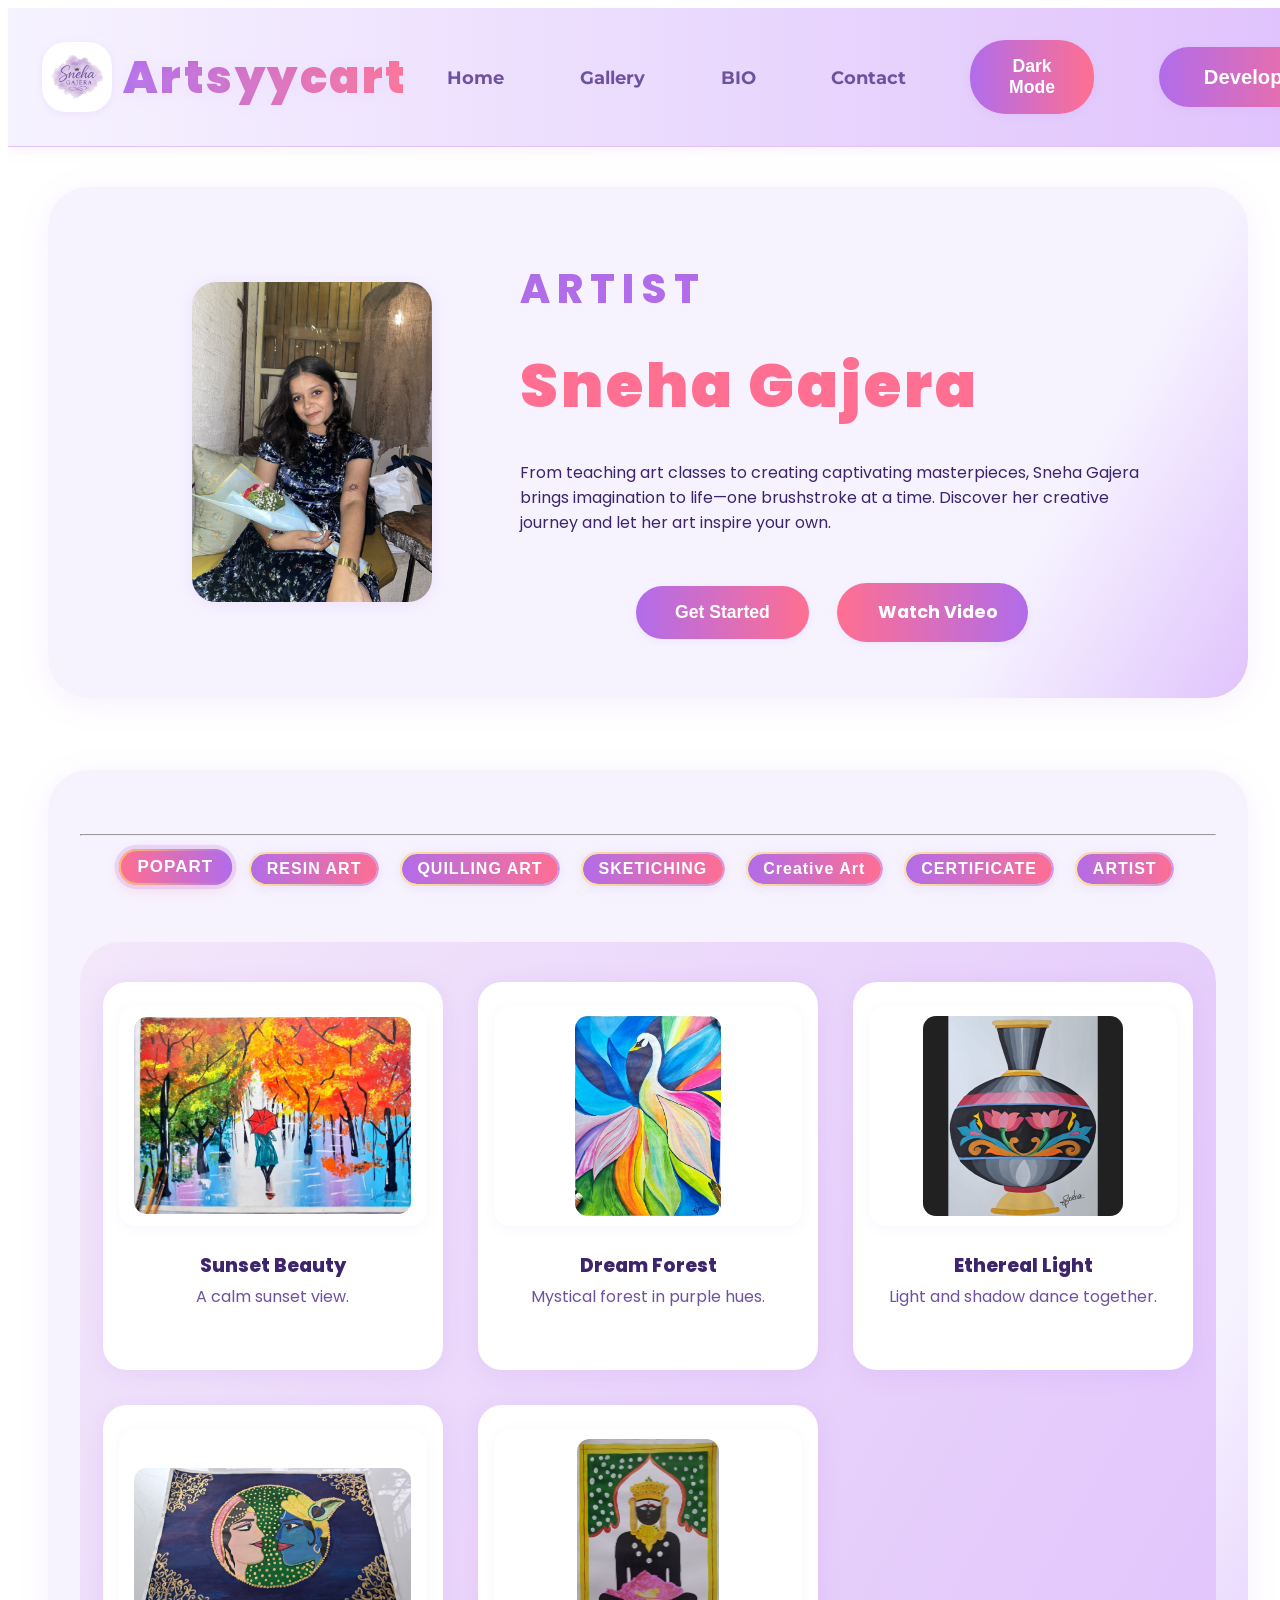
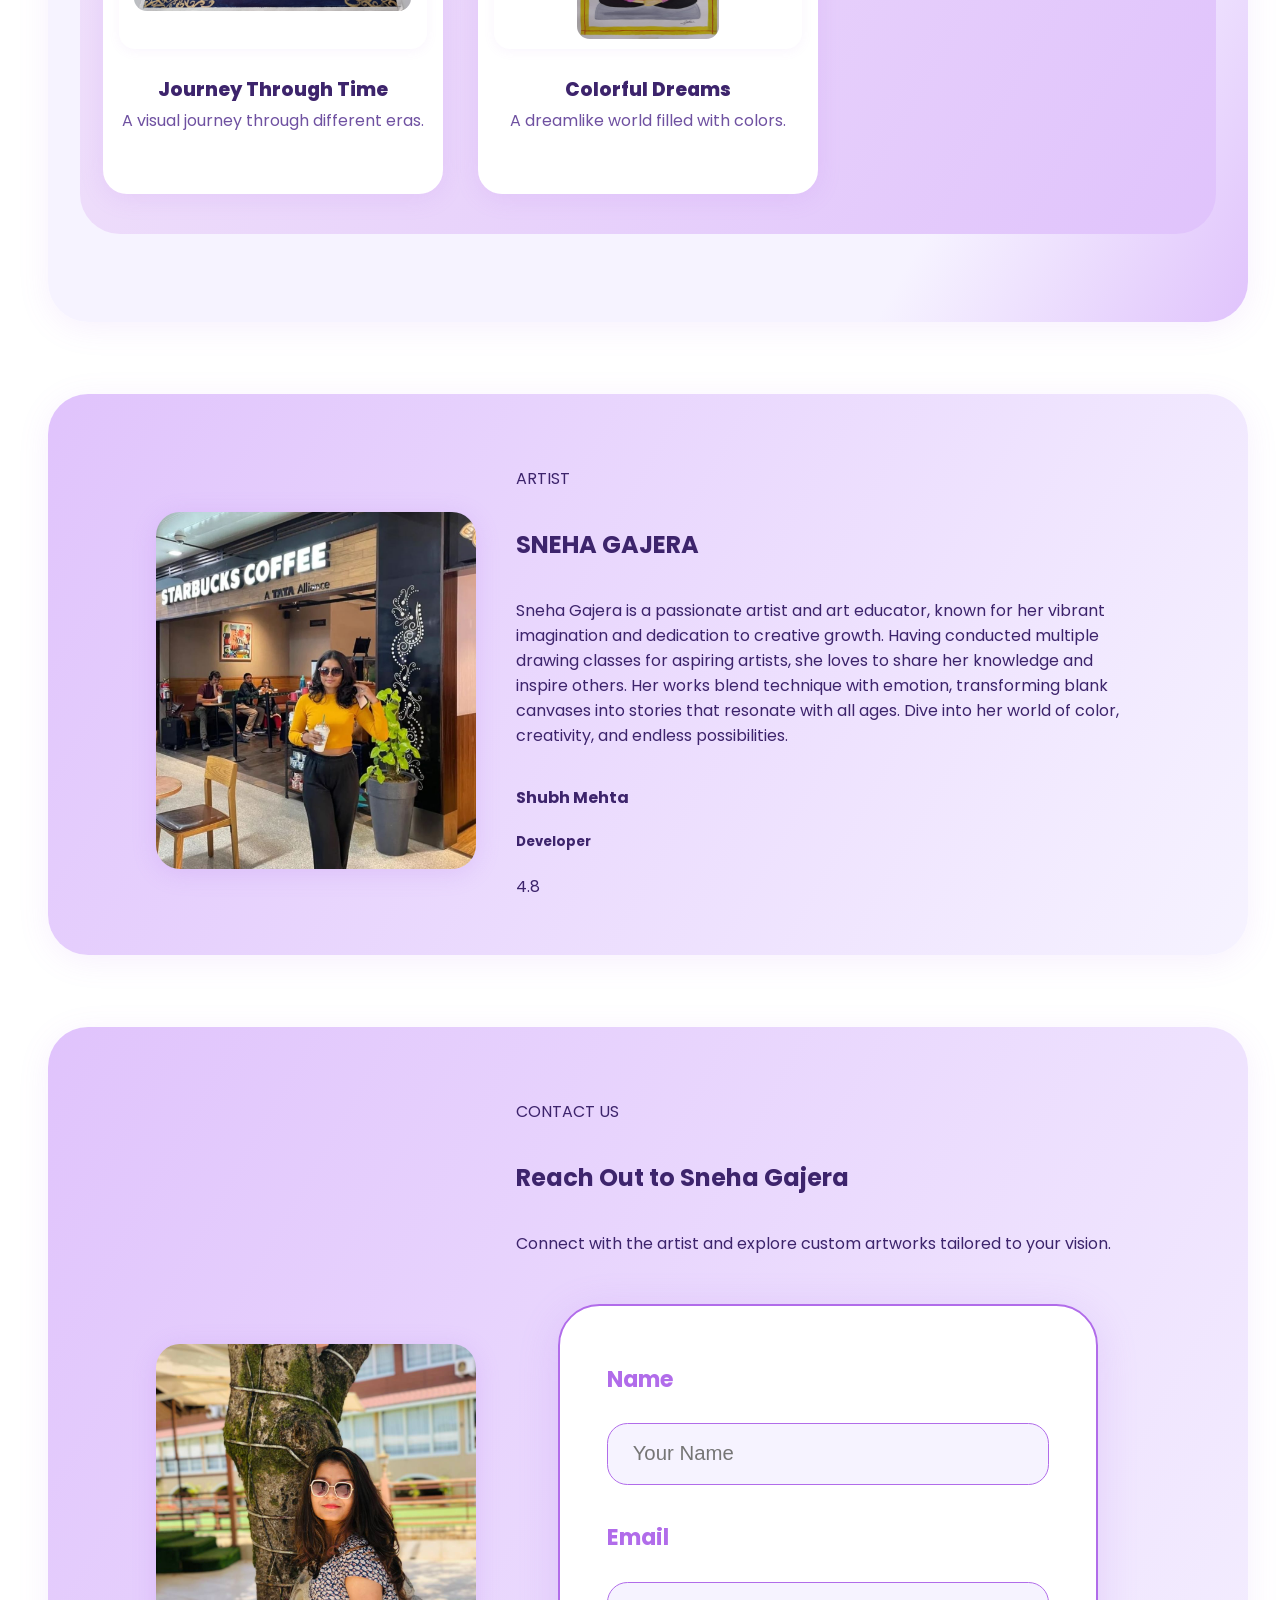
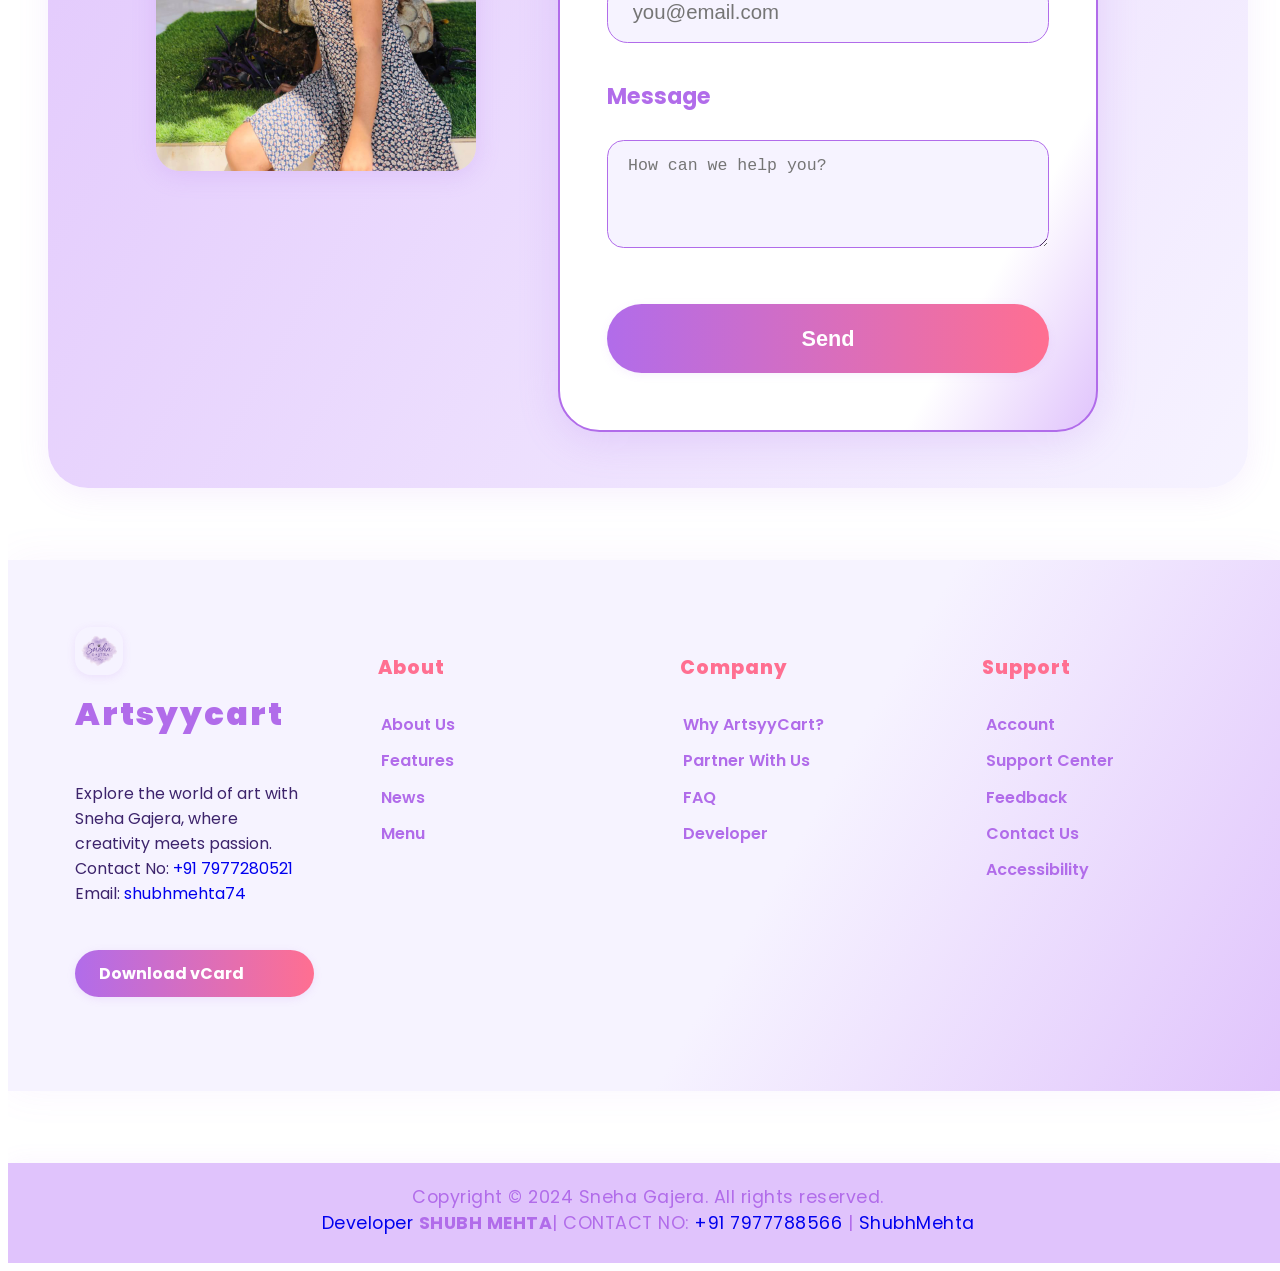
==== index.html @ c9241fda "Update index.html seo update" ====
<!DOCTYPE html>
<html lang="en">
<head>
  <meta charset="UTF-8" />
  <link href="https://fonts.googleapis.com/css2?family=Montserrat:wght@900&family=Pacifico&display=swap" rel="stylesheet">
  <meta name="viewport" content="width=device-width, initial-scale=1.0" />
  <link href="https://cdn.jsdelivr.net/npm/remixicon@4.3.0/fonts/remixicon.css" rel="stylesheet" />
  <link rel="stylesheet" href="https://cdn.jsdelivr.net/npm/swiper@11/swiper-bundle.min.css" />
  <link rel="stylesheet" href="https://unpkg.com/aos@2.3.4/dist/aos.css" />
  <link rel="stylesheet" href="styles.css" />
  <title>ArtsyyCart</title>
  <meta name="description" content="Artsyycart - Explore the world of art with Sneha Gajera. Gallery, bio, and contact for custom artworks.">
  <meta name="keywords" content="art, gallery, Sneha Gajera, Artsyycart, artist, paintings, custom art">
  <meta name="author" content="Sneha Gajera">
  <meta property="og:title" content="Artsyycart - Sneha Gajera Art Gallery">
  <meta property="og:description" content="Explore the world of art with Sneha Gajera. Gallery, bio, and contact for custom artworks.">
  <meta property="og:image" content="images/ART39.jpeg">
  <meta property="og:type" content="website">
  <meta name="robots" content="index, follow">
   <meta name="description" content="Artsyycart - Explore the world of art with Sneha Gajera. View the gallery, biography, and contact for custom paintings and creative artworks." />
  <meta name="keywords" content="Sneha Gajera, Artsyycart, artist portfolio, art gallery, painting, custom art, artwork, handmade painting, digital art" />
  <meta name="author" content="Sneha Gajera" />
  <meta name="robots" content="index, follow" />
  <meta name="theme-color" content="#b16cea" />

  <!-- Open Graph (for Facebook, LinkedIn, etc.) -->
  <meta property="og:title" content="Artsyycart - Sneha Gajera Art Gallery" />
  <meta property="og:description" content="Explore the world of art with Sneha Gajera. Gallery, bio, and contact for custom artworks." />
  <meta property="og:image" content="https://shubh74.github.io/Artsyycart/images/ART39.jpeg" />
  <meta property="og:url" content="https://shubh74.github.io/Artsyycart/" />
  <meta property="og:type" content="website" />

  <!-- Twitter Card -->
  <meta name="twitter:card" content="summary_large_image" />
  <meta name="twitter:title" content="Artsyycart - Sneha Gajera Art Gallery" />
  <meta name="twitter:description" content="Explore the art of Sneha Gajera. Discover stunning custom and original artwork." />
  <meta name="twitter:image" content="https://shubh74.github.io/Artsyycart/images/ART39.jpeg" />
  <meta name="twitter:creator" content="@your_twitter_handle" />

  <!-- Developer / SEO Meta -->
  <meta name="application-name" content="Artsyycart" />
  <meta name="mobile-web-app-capable" content="yes" />
  <meta name="HandheldFriendly" content="true" />
  <meta name="apple-mobile-web-app-capable" content="yes" />
  <meta name="apple-mobile-web-app-status-bar-style" content="black-translucent" />

  <!-- Google Search Console Verification -->
  <meta name="google-site-verification" content="YOUR_GOOGLE_VERIFICATION_CODE" />

  <!-- Favicon -->
  <link rel="icon" href="favicon.ico" type="image/x-icon" />

  <!-- Canonical URL -->
  <link rel="canonical" href="https://shubh74.github.io/Artsyycart/" />
  <meta name="theme-color" content="#b16cea" />
  <meta name="google-site-verification" content="rvCKe8G3imeB3udRqCRdciJI40VVLGIjLLkUDAgqbRw" />
</head>
<body>
  <header>
    <nav>
      <div class="nav__container">
        <a href="#" class="nav__logo">
          <img src="logo.png" alt="Artsyycart Logo" />
          <span class="logo-text">Artsyycart</span>
        </a>
        <button class="nav__menu__btn" id="menu-btn" aria-label="Open menu">
          <span class="hamburger">
            <span></span>
            <span></span>
            <span></span>
          </span>
        </button>
        <ul class="nav__links" id="nav-links">
          <li><a href="#home">Home</a></li>
          <li><a href="#service">Gallery</a></li>
          <li><a href="#menu">BIO</a></li>
          <li><a href="#contact">Contact</a></li>
          <li>
            <button class="btn nav-dark-btn" id="darkModeToggle" title="Toggle dark mode">
              <i class="ri-moon-line"></i>
              <span class="dark-btn-text">Dark Mode</span>
            </button>
          </li>
          <li>
            <a href="https://www.instagram.com/shubh_2006__" target="_blank">
              <button class="btn nav-dev-btn">
                <i class="ri-login-box-line"></i>
                <span>Developer</span>
              </button>
            </a>
          </li>
        </ul>
      </div>
    </nav>
    <div class="section__container header__container" id="home" data-aos="fade-up">
      <div class="header__image-wrap">
        <img src="header.jpeg" alt="header" class="header__image" />
      </div>
      <div class="header__content">
        <h1>
          <span class="header-role">ARTIST</span><br>
          <span class="header-name">Sneha Gajera</span>
        </h1>
        <p class="section__description">
          From teaching art classes to creating captivating masterpieces, Sneha Gajera brings imagination to life—one brushstroke at a time. Discover her creative journey and let her art inspire your own.
        </p>
        <div class="header__btns">
          <button class="btn">Get Started</button>
          <a href="https://www.instagram.com/reel/C_RATCfPfep/?igsh=MXY4cWtjcHMxdW9o" target="_blank">
            <span><i class="ri-play-fill"></i></span>
            Watch Video
          </a>
        </div>
      </div>
    </div>
  </header>

  <section class="section__container service__container" id="service">
    <hr>
    <div id="galleryFilters" style="text-align:center; margin-bottom:2rem;"></div>
    <div class="main" id="galleryContainer">
      <!-- Gallery items will be inserted here by JavaScript -->
    </div>
    <div class="clearfix"></div>
  </section>

  <section class="section__container client__container" id="menu" data-aos="fade-up">
    <div class="BIO__image">
      <img src="profile.jpeg" alt="client" />
    </div>
    <div class="client__content">
      <p class="section__subheader">ARTIST</p>
      <h2 class="section__header">SNEHA GAJERA</h2>
      <p class="section__description">
        Sneha Gajera is a passionate artist and art educator, known for her vibrant imagination and dedication to creative growth. Having conducted multiple drawing classes for aspiring artists, she loves to share her knowledge and inspire others. Her works blend technique with emotion, transforming blank canvases into stories that resonate with all ages. Dive into her world of color, creativity, and endless possibilities.
      </p>
      <div class="client__details">
        <div>
          <h4>Shubh Mehta</h4>
          <h5>Developer</h5>
        </div>
      </div>
      <div class="client__rating">
        <span><i class="ri-star-fill"></i></span>
        <span><i class="ri-star-fill"></i></span>
        <span><i class="ri-star-fill"></i></span>
        <span><i class="ri-star-fill"></i></span>
        <span><i class="ri-star-line"></i></span>
        <span>4.8</span>
      </div>
    </div>
  </section>

  <section class="download__container" id="contact" data-aos="fade-up">
    <div class="section__container download__flex" data-aos="fade-up">
      <div class="download__image">
        <img src="artist.jpeg" alt="download" />
      </div>
      <div class="download__content">
        <p class="section__subheader">CONTACT US</p>
        <h2 class="section__header">Reach Out to Sneha Gajera</h2>
        <p class="section__description">
          Connect with the artist and explore custom artworks tailored to your vision.
        </p>
        <div class="download__btn">
          <form action="https://formsubmit.co/shubhmehta2006@gmail.com" method="POST">
            <label for="name"><i class="ri-user-3-line"></i> Name</label>
            <input type="text" id="name" name="name" required placeholder="Your Name">

            <label for="email"><i class="ri-mail-line"></i> Email</label>
            <input type="email" id="email" name="email" required placeholder="you@email.com">

            <label for="message"><i class="ri-message-3-line"></i> Message</label>
            <textarea id="message" name="message" rows="4" required placeholder="How can we help you?"></textarea>

            <button type="submit" class="btn"><i class="ri-send-plane-2-line"></i> Send</button>
            <input type="hidden" name="__captcha" value="false">
          </form>
        </div>
      </div>
    </div>
  </section>

  <footer>
    <div class="section__container footer__container">
      <div class="footer__col">
        <div class="footer__logo">
          <a href="#" class="logo">
            <img src="logo.png" alt="logo" />
            <span>Artsyycart</span>
          </a>
        </div>
        <p class="section__description">
          Explore the world of art with Sneha Gajera, where creativity meets passion.<br>
          Contact No: <a href="tel:+917977280521">+91 7977280521</a><br>
          Email: <a href="mailto:shubhmehta74.srm@gmail.com">shubhmehta74</a>
        </p>
        <a href="assets/artsiyycart.vcf" download class="btn" style="margin-top:1em;display:inline-block;">
          <i class="ri-contacts-book-2-line"></i> Download vCard
        </a>
        <ul class="footer__socials">
          <li>
            <a href="https://www.instagram.com/artsyycart__" target="_blank"><i class="ri-instagram-fill"></i></a>
          </li>
          <li>
            <a href="#" target="_blank"><i class="ri-facebook-fill"></i></a>
          </li>
          <li>
            <a href="https://in.pinterest.com/snehadiaryyy/" target="_blank"><i class="ri-pinterest-fill"></i></a>
          </li>
        </ul>
      </div>
      <div class="footer__col">
        <h4>About</h4>
        <ul class="footer__links">
          <li><a href="#menu">About Us</a></li>
          <li><a href="#">Features</a></li>
          <li><a href="#">News</a></li>
          <li><a href="#">Menu</a></li>
        </ul>
      </div>
      <div class="footer__col">
        <h4>Company</h4>
        <ul class="footer__links">
          <li><a href="#">Why ArtsyyCart?</a></li>
          <li><a href="https://www.instagram.com/coderking__1" target="_blank">Partner With Us</a></li>
          <li><a href="#">FAQ</a></li>
          <li><a href="https://www.instagram.com/shubh_2006__?igsh=MWN5Z3NqMnY5cm9seQ==" target="_blank">Developer</a></li>
        </ul>
      </div>
      <div class="footer__col">
        <h4>Support</h4>
        <ul class="footer__links">
          <li><a href="https://www.instagram.com/artsyycart__" target="_blank">Account</a></li>
          <li><a href="#contact">Support Center</a></li>
          <li><a href="#contact">Feedback</a></li>
          <li><a href="#contact">Contact Us</a></li>
          <li><a href="#">Accessibility</a></li>
        </ul>
      </div>
    </div>
    <div class="footer__bar">
      Copyright © 2024 Sneha Gajera. All rights reserved.<br>
      <a href="https://www.instagram.com/shubh_2006__?igsh=MWN5Z3NqMnY5cm9seQ==" target="_blank">Developer</a> <b>SHUBH MEHTA</b>| CONTACT NO: <a href="tel:+917977788566">+91 7977788566</a> | <a href="mailto:shubhmehta74.srm@gmail.com">ShubhMehta</a>
    </div>
  </footer>

  <div id="lightboxModal" style="display:none; position:fixed; inset:0; background:rgba(0,0,0,0.8); z-index:9999; align-items:center; justify-content:center;">
    <div style="position:relative; max-width:90vw; max-height:90vh;">
      <img id="lightboxImg" src="" alt="" style="max-width:100%; max-height:80vh; border-radius:12px;">
      <div id="lightboxCaption" style="color:#fff; margin-top:1rem; text-align:center;"></div>
      <button onclick="closeLightbox()" style="position:absolute;top:10px;right:10px;font-size:2rem;background:none;border:none;color:#fff;cursor:pointer;">&times;</button>
    </div>
  </div>

  <script src="https://unpkg.com/scrollreveal"></script>
  <script src="https://cdn.jsdelivr.net/npm/swiper@11/swiper-bundle.min.js"></script>
  <script src="main.js"></script>
  <script src="https://unpkg.com/aos@2.3.4/dist/aos.js"></script>
  <script>
    AOS.init({ duration: 900, once: true });
  </script>
  <script>
    // Add to global scope
    function openLightbox(img, title, desc) {
      document.getElementById('lightboxImg').src = img;
      document.getElementById('lightboxImg').alt = title;
      document.getElementById('lightboxCaption').innerHTML = `<strong>${title}</strong><br>${desc}`;
      document.getElementById('lightboxModal').style.display = 'flex';
    }
    function closeLightbox() {
      document.getElementById('lightboxModal').style.display = 'none';
    }
  </script>
  <script>
    document.addEventListener('contextmenu', function(e) {
      e.preventDefault();
    });
  </script>
  
</body>
</html>
---- styles.css ----
@import url("https://fonts.googleapis.com/css2?family=Poppins:ital,wght@0,100;0,200;0,300;0,400;0,500;0,600;0,700;0,800;0,900;1,100;1,200;1,300;1,400;1,500;1,600;1,700;1,800;1,900&display=swap");
@import url("https://fonts.googleapis.com/css2?family=Pacifico&display=swap");

/* --- THEME: Soft lavender/white gradient, curves, modern spacing --- */
:root {
  --primary-color: #b16cea;
  --primary-color-dark: #6f51a1;
  --accent-color: #ff6f91;
  --accent-color-dark: #355c7d;
  --lavender-bg: #f6f3ff;
  --lavender-bg2: #e0c3fc;
  --lavender-bg3: #f8e9f0;
  --lavender-bg4: #fff;
  --lavender-dark: #b16cea;
  --lavender-text: #3d246c;
  --curve-radius: 2.5em;
  --section-gap: 4.5rem;
}

html, body, #galleryContainer, .section__container, .header__container, .download__flex, .client__container {
  overflow-x: hidden !important;
}

html, body {
  width: 100vw;
  max-width: 100vw;
  overflow-x: hidden !important;
}
* {
  box-sizing: border-box;
}
@media (max-width: 900px) {
  .section__container,
  .header__container,
  .download__flex,
  .client__container,
  #galleryContainer {
    width: 100vw;
    max-width: 100vw;
    margin-left: 0;
    margin-right: 0;
    padding-left: 0.5rem;
    padding-right: 0.5rem;
    overflow-x: hidden;
  }
  .gallery-item {
    min-width: 0;
    max-width: 98vw;
  }
}

body {
  background: linear-gradient(135deg, #f6f3ff 0%, #e0c3fc 60%, #fff 100%);
  font-family: 'Montserrat', 'Poppins', Arial, sans-serif;
}

body {
  background: linear-gradient(135deg, var(--lavender-bg) 0%, var(--lavender-bg2) 60%, var(--lavender-bg4) 100%);
  color: var(--lavender-text);
  font-family: 'Poppins', sans-serif;
  transition: background 0.5s, color 0.5s;
  min-height: 100vh;
}

body.dark-mode {
  background: linear-gradient(135deg, #181820 0%, #2d1a3a 100%);
  color: #d6b4fa;
}
body.dark-mode nav,
body.dark-mode .footer__container {
  background: linear-gradient(90deg, #181820 60%, #2d1a3a 100%);
  color: #d6b4fa;
}
body.dark-mode .footer__bar {
  background: #23232b;
  color: #b16cea;
}
body.dark-mode .footer__links a {
  color: #b16cea;
}
body.dark-mode .footer__links a:hover,
body.dark-mode .footer__links a:focus {
  color: #23232b;
  background: #b16cea;
  text-decoration: underline;
}
body.dark-mode .footer__logo span,
body.dark-mode .logo-text {
  color: #b16cea !important;
  background: none !important;
  -webkit-text-fill-color: #b16cea !important;
}
body.dark-mode .gallery-item,
body.dark-mode #galleryContainer {
  background: linear-gradient(120deg, #23232b 80%, #181820 100%);
  color: #b16cea;
}
body.dark-mode .gallery-img-wrap {
  background: #181820;
}
body.dark-mode .gallery-img-wrap img {
  background: #23232b;
  filter: brightness(1.05) contrast(1.1);
}
body.dark-mode .filter-btn {
  background: linear-gradient(90deg, #23232b 0%, #b16cea 100%) !important;
  color: #fff !important;
  border: none;
}
body.dark-mode .filter-btn.active,
body.dark-mode .filter-btn:focus {
  background: linear-gradient(90deg, #b16cea 0%, #23232b 100%) !important;
  color: #fff !important;
}
body.dark-mode .filter-btn:hover {
  background: linear-gradient(90deg, #b16cea 0%, #23232b 100%) !important;
  color: #fff !important;
}
body.dark-mode .download__btn form {
  background: linear-gradient(120deg, #23232b 80%, #2d1a3a 100%);
  color: #d6b4fa;
  border: 1.5px solid #b16cea;
  box-shadow: 0 4px 24px #b16cea33;
}
body.dark-mode .download__btn input,
body.dark-mode .download__btn textarea {
  background: #181820;
  color: #d6b4fa;
  border: 1.5px solid #b16cea;
  box-shadow: 0 2px 8px #b16cea22;
}
body.dark-mode .download__btn label {
  color: #b16cea;
}
body.dark-mode .download__btn button[type="submit"] {
  background: linear-gradient(90deg, #b16cea 0%, #2d1a3a 100%);
  color: #fff;
}
body.dark-mode .download__btn button[type="submit"]:hover {
  background: linear-gradient(90deg, #2d1a3a 0%, #b16cea 100%);
  color: #fff;
}

/* --- NAVBAR: Modern, rich lavender gradient, big logo, elegant font --- */
nav {
  width: 100%;
  background: linear-gradient(90deg, #f6f3ff 0%, #e0c3fc 100%);
  color: #6f51a1;
  box-shadow: 0 2px 16px rgba(177,108,234,0.10);
  position: sticky;
  top: 0;
  z-index: 100;
}

.nav__container {
  display: flex;
  align-items: center;
  justify-content: space-between;
  flex-wrap: nowrap;
  gap: 1.2rem;
  padding: 1.2rem 2vw;
  padding-top: 2rem;
  padding-bottom: 2rem;
}

.nav__logo {
  display: flex;
  align-items: center;
  gap: 0.7rem;
  z-index: 2;
  margin-left: 0.5rem;
}

.nav__logo img {
  height: 70px;
  width: 70px;
  object-fit: contain;
  border-radius: 1.5em;
  background: #fff;
  box-shadow: 0 2px 8px rgba(177,108,234,0.10);
}

logo-text {
    font-family: 'Montserrat', Arial, sans-serif !important;
  font-weight: 800;
  font-size: 2.2rem;
  letter-spacing: 2px;
  text-transform: uppercase;
  color: #3d246c;
  background: none;
  text-shadow: 0 2px 12px #e0c3fc33;
  margin-left: 0.2em;
}

.nav__links {
  display: flex;
  align-items: center;
  gap: 2.2rem;
  list-style: none;
  margin: 0;
  padding: 0;
}

.nav__links li {
  display: flex;
  align-items: center;
}

.nav__links a {
  font-family: 'Montserrat', 'Poppins', Arial, sans-serif;
  font-weight: 700;
  font-size: 1.15rem;
  color: #6f51a1;
  text-decoration: none;
  padding: 0.4em 1.1em;
  border-radius: 2em;
  transition: background 0.2s, color 0.2s;
}

.nav__links a:hover,
.nav__links a:focus {
  background: linear-gradient(90deg, #e0c3fc 0%, #b16cea 100%);
  color: #fff;
}

.nav-dark-btn {
  background: linear-gradient(90deg, #ff6f91 0%, #b16cea 100%);
  color: #fff !important;
  border-radius: 2em;
  font-weight: 700;
  font-size: 1.1em;
  padding: 0.7em 1.7em;
  margin-left: 0.5em;
  box-shadow: 0 2px 8px rgba(177,108,234,0.10);
  transition: background 0.3s, color 0.3s;
}

.nav-dev-btn {
  background: linear-gradient(90deg, #b16cea 0%, #ffde59 100%);
  color: #fff !important;
  border-radius: 2em;
  font-weight: 700;
  font-size: 1.1em;
  padding: 0.7em 1.7em;
  margin-left: 0.5em;
  box-shadow: 0 2px 8px rgba(177,108,234,0.10);
  transition: background 0.3s, color 0.3s;
}

.nav__menu__btn {
  display: none;
  background: none;
  border: none;
  outline: none;
  cursor: pointer;
  margin-left: 1.2rem;
  z-index: 3;
  position: relative;
  width: 44px;
  height: 44px;
  padding: 0;
}

.hamburger {
  display: inline-block;
  width: 32px;
  height: 32px;
  position: relative;
}
.hamburger span {
  display: block;
  position: absolute;
  height: 4px;
  width: 100%;
  background: linear-gradient(90deg, #b16cea 0%, #ff6f91 100%);
  border-radius: 2px;
  opacity: 1;
  left: 0;
  transition: all 0.3s cubic-bezier(.4,0,.2,1);
}
.hamburger span:nth-child(1) { top: 6px; }
.hamburger span:nth-child(2) { top: 14px; }
.hamburger span:nth-child(3) { top: 22px; }
.nav__menu__btn.open .hamburger span:nth-child(1) {
  top: 14px; transform: rotate(45deg);
}
.nav__menu__btn.open .hamburger span:nth-child(2) {
  opacity: 0;
}
.nav__menu__btn.open .hamburger span:nth-child(3) {
  top: 14px; transform: rotate(-45deg);
}

/* --- Responsive Navbar --- */
@media (max-width: 900px) {
  .nav__links {
    flex-direction: column;
    align-items: flex-start;
    background: linear-gradient(120deg, #f6f3ff 80%, #e0c3fc 100%);
    position: absolute;
    top: 100%;
    right: 0;
    left: 0;
    width: 100vw;
    z-index: 100;
    box-shadow: 0 8px 32px rgba(177,108,234,0.10);
    padding: 2em 1.5em 2em 1.5em;
    gap: 1.2em;
    display: none;
    opacity: 0;
    pointer-events: none;
    border-radius: 0 0 2em 2em;
    margin-top: 0.2em;
    transition: opacity 0.35s cubic-bezier(.4,0,.2,1);
  }
  .nav__links.open {
    display: flex;
    opacity: 1;
    pointer-events: auto;
  }
  .nav__menu__btn {
    display: flex;
    align-items: center;
    justify-content: center;
    position: absolute;
    right: 0.7rem;
    top: 1.1rem;
    margin-left: 0;
    background: none;
    box-shadow: none;
    width: 44px;
    height: 44px;
    z-index: 3;
  }
}

/* --- HEADER: Elegant lavender gradient, curves --- */
.header__container {
  background: linear-gradient(120deg, #e0c3fc 0%, #f6f3ff 100%);
  border-radius: 2.5em;
  box-shadow: 0 6px 32px rgba(177,108,234,0.10);
  margin-bottom: 4.5rem;
  padding: 3.5rem 2rem;
  position: relative;
  overflow: hidden;
  display: flex;
  flex-direction: row;
  align-items: center;
  gap: 2.5rem;
  justify-content: center;
  margin-top: 2.5rem;
  padding-top: 4.5rem;
  padding-bottom: 4.5rem;
}
@media (max-width: 900px) {
  .header__container {
    flex-direction: column;
    align-items: center;
    gap: 1.5rem;
    padding: 1.5rem 0.5rem;
  }
}

/* --- Make sure logo is always big and elegant --- */
.logo-text {
  font-size: 2.8rem;
  font-weight: 900;
  letter-spacing: 2.5px;
  background: linear-gradient(90deg, #b16cea 0%, #ff6f91 100%);
  -webkit-background-clip: text;
  -webkit-text-fill-color: transparent;
  background-clip: text;
  text-shadow: 0 2px 16px #e0c3fc33;
}

@media (max-width: 700px) {
  .logo-text { font-size: 2rem; }
}

/* --- Remove bullet points from nav links on mobile --- */
@media (max-width: 900px) {
  .nav__links {
    list-style: none;
  }
  .nav__links li {
    list-style: none;
  }
}

/* --- Optional: Add a subtle border to nav for separation --- */
nav {
  border-bottom: 1px solid #e0c3fc;
}

/* --- HEADER: Lavender gradient, curves, white card --- */
.header__container {
  background: linear-gradient(120deg, #e0c3fc 0%, #f6f3ff 100%);
  border-radius: 2.5em;
  box-shadow: 0 6px 32px rgba(177,108,234,0.10);
  margin-bottom: 4.5rem;
  padding: 3.5rem 2rem;
  position: relative;
  overflow: hidden;
}

.header__content h1 {
  font-size: 2.2rem;
  font-weight: 900;
  line-height: 1.1;
  margin-bottom: 0.5em;
  text-align: left;
}
.header-role {
  font-size: 2.5rem;
  color: #b16cea;
  letter-spacing: 0.18em;
  font-weight: 800;
  display: block;
  margin-bottom: 0.1em;
  line-height: 1.1;
}
.header-name {
  font-size: 3.8rem;
  color: #ff6f91;
  font-weight: 900;
  letter-spacing: 0.05em;
  display: block;
  margin-bottom: 0.1em;
  line-height: 1.1;
}
@media (max-width: 700px) {
  .header__content h1 { font-size: 1.2rem; }
  .header-role { font-size: 1.2rem; }
  .header-name { font-size: 2rem; }
}

/* --- SECTION: White background, lavender card --- */
body {
  background: #fff;
}
.section__container,
.header__container,
.download__flex,
.client__container {
  background: linear-gradient(120deg, #f6f3ff 80%, #e0c3fc 100%);
  box-shadow: 0 8px 40px 0 rgba(177,108,234,0.13), 0 1.5px 8px 0 rgba(246,114,128,0.08);
  border-radius: 2.2em;
  margin-bottom: 3rem;
  padding: 2.5rem 1.5rem;
  transition: box-shadow 0.3s, background 0.3s;
  max-width: 1200px;
  margin-left: auto;
  margin-right: auto;
  border-radius: 2.5em;
  overflow: hidden;
  box-sizing: border-box;
  color: #3d246c;
  border-radius: 2.5em;
  box-shadow: 0 6px 32px rgba(177,108,234,0.10);
  margin-bottom: var(--section-gap);
  padding: 3.5rem 2rem;
  position: relative;
  overflow: hidden;
}
.section__container:first-child,
.header__container:first-child {
  margin-top: 2.5em;
}
@media (max-width: 900px) {
  .section__container,
  .header__container,
  .download__flex,
  .client__container {
    border-radius: 1.2em;
    padding: 1.5rem 0.5rem;
  }
}

/* --- GALLERY: Proper grid layout, neat and attractive --- */
#galleryContainer {
  display: grid;
  grid-template-columns: repeat(auto-fit, minmax(270px, 1fr));
  gap: 2.2rem;
  max-width: 1100px;
  margin: 0 auto 2em auto;
  padding: 2.5em 1.5em;
  background: linear-gradient(120deg, #f3e7fa 0%, #e0c3fc 100%);
  border-radius: 2.5em;
  justify-content: center; /* Center the grid block */
  align-items: stretch;
}

.gallery-item {
  background: #fff;
  border-radius: 1.5em;
  box-shadow: 0 4px 24px #b16cea22;
  padding: 1.5em 1em 2em 1em;
  display: flex;
  flex-direction: column;
  align-items: center;
  justify-content: flex-start;
  transition: box-shadow 0.3s, transform 0.3s, background 0.3s;
  opacity: 0;
  transform: translateY(40px) scale(0.97);
  animation: fadeInUp 0.7s cubic-bezier(.4,0,.2,1) forwards;
  animation-delay: 0.1s;
  min-width: 0;
  width: 100%;
  max-width: 340px;
}

@keyframes fadeInUp {
  to {
    opacity: 1;
    transform: translateY(0) scale(1);
  }
}

.gallery-item.visible {
  opacity: 1;
  transform: translateY(0) scale(1);
}
.gallery-item:hover {
  box-shadow: 0 8px 32px #b16cea33;
  transform: translateY(-6px) scale(1.04);
  background: linear-gradient(120deg, #ffde59 60%, #fff 100%);
}

.gallery-img-wrap {
  width: 100%;
  display: flex;
  justify-content: center;
  align-items: center;
  margin-bottom: 1em;
  min-height: 220px; /* Ensures vertical centering if image is short */
  background: #fff;
  border-radius: 1em;
  box-shadow: 0 2px 12px #b16cea13;
}
.gallery-img-wrap img {
  display: block;
  margin: 0 auto;
  max-width: 90%;
  max-height: 200px;
  object-fit: contain;
  border-radius: 0.8em;
  background: #fff;
  box-shadow: none;
  transition: transform 0.4s cubic-bezier(.4,0,.2,1), box-shadow 0.3s;
}
.gallery-item h3 {
  font-size: 1.18em;
  font-weight: 800;
  color: #3d246c;
  margin: 0.5em 0 0.2em 0;
  text-align: center;
}
.gallery-item p {
  font-size: 1em;
  color: #6f51a1;
  margin: 0 0 0.7em 0;
  text-align: center;
  min-height: 2.2em;
}

.gallery-share {
  display: flex;
  justify-content: center;
  gap: 1.2em;
  margin-top: 0.5em;
}
.gallery-share a {
  color: #b16cea;
  font-size: 1.3em;
  transition: color 0.2s, transform 0.2s;
}
.gallery-share a:hover {
  color: #ff6f91;
  transform: scale(1.2) rotate(-8deg);
}

/* Responsive: 2 columns for tablets, 1 for mobile */
@media (max-width: 1100px) {
  #galleryContainer {
    grid-template-columns: repeat(2, 1fr);
    padding: 1.5em 0.5em;
  }
}
@media (max-width: 700px) {
  #galleryContainer {
    grid-template-columns: 1fr;
    padding: 0.7em 0.2em;
  }
  .gallery-item {
    max-width: 98vw;
    margin: 0.7rem auto 2rem auto;
    padding: 1em 0.5em 1.5em 0.5em;
  }
  .gallery-img-wrap img {
    max-width: 96vw;
    height: 160px;
  }
}

/* Masonry items */
.gallery-item {
  display: inline-block;
  width: 98%;
  margin: 0 0 2.5rem 0;
  background: #fff;
  border-radius: 1.5em;
  box-shadow: 0 4px 24px #b16cea22;
  padding: 1.5em 1em 2em 1em;
  vertical-align: top;
  transition: box-shadow 0.3s, transform 0.3s, background 0.3s;
  opacity: 0;
  transform: translateY(40px) scale(0.97);
  animation: fadeInUp 0.7s cubic-bezier(.4,0,.2,1) forwards;
  animation-delay: 0.1s;
  margin-left: 1%;
  margin-right: 1%;
}

@keyframes fadeInUp {
  to {
    opacity: 1;
    transform: translateY(0) scale(1);
  }
}

.gallery-item.visible {
  opacity: 1;
  transform: translateY(0) scale(1);
}
.gallery-item:hover {
  box-shadow: 0 8px 32px #b16cea33;
  transform: translateY(-6px) scale(1.04);
  background: linear-gradient(120deg, #ffde59 60%, #fff 100%);
}

/* Image styling */
.gallery-img-wrap {
  width: 100%;
  display: flex;
  justify-content: center;
  align-items: center;
  margin-bottom: 1em;
  min-height: 220px; /* Ensures vertical centering if image is short */
  background: #fff;
  border-radius: 1em;
  box-shadow: 0 2px 12px #b16cea13;
}
.gallery-img-wrap img {
  display: block;
  margin: 0 auto;
  max-width: 90%;
  max-height: 200px;
  object-fit: contain;
  border-radius: 0.8em;
  background: #fff;
  box-shadow: none;
  transition: transform 0.4s cubic-bezier(.4,0,.2,1), box-shadow 0.3s;
}

/* Card content alignment */
.gallery-item h3 {
  font-size: 1.18em;
  font-weight: 800;
  color: #3d246c;
  margin: 0.5em 0 0.2em 0;
  text-align: center;
}
.gallery-item p {
  font-size: 1em;
  color: #6f51a1;
  margin: 0 0 0.7em 0;
  text-align: center;
  min-height: 2.2em;
}

/* Share icons row */
.gallery-share {
  display: flex;
  justify-content: center;
  gap: 1.2em;
  margin-top: 0.5em;
}
.gallery-share a {
  color: #b16cea;
  font-size: 1.3em;
  transition: color 0.2s, transform 0.2s;
}
.gallery-share a:hover {
  color: #ff6f91;
  transform: scale(1.2) rotate(-8deg);
}

/* Responsive: Card width */
@media (max-width: 1100px) {
  .gallery-item {
    max-width: 98vw;
    min-width: 0;
    margin: 0 0 2rem 0;
  }
  .gallery-img-wrap img {
    max-width: 98vw;
    height: 180px;
  }
}
@media (max-width: 700px) {
  .gallery-item {
    max-width: 98vw;
    min-width: 0;
    margin: 0.7rem auto 2rem auto;
    padding: 1em 0.5em 1.5em 0.5em;
  }
  .gallery-img-wrap img {
    max-width: 96vw;
    height: 160px;
  }
}

/* Remove old grid/flex settings for gallery */
#galleryContainer.five-items,
#galleryContainer {
  display: block;
  justify-items: unset;
  align-items: unset;
  grid-template-columns: unset;
  grid-auto-rows: unset;
  position: unset;
  gap: unset;
}

/* --- DARK MODE: Gallery images centered, nice contrast, lavender cards --- */
body.dark-mode {
  background: linear-gradient(135deg, #181820 0%, #2d1a3a 100%);
  color: #d6b4fa;
  transition: background 0.5s, color 0.5s;
}
body.dark-mode .section__container,
body.dark-mode .header__container,
body.dark-mode .client__container,
body.dark-mode .download__flex {
  background: linear-gradient(120deg, #23232b 80%, #2d1a3a 100%);
  color: #d6b4fa;
  box-shadow: 0 8px 40px 0 rgba(177,108,234,0.13);
}
body.dark-mode nav,
body.dark-mode .footer__container {
  background: linear-gradient(90deg, #181820 60%, #2d1a3a 100%);
  color: #d6b4fa;
}
body.dark-mode .footer__bar {
  background: #181820;
  color: #b16cea;
}
body.dark-mode .footer__links a {
  color: #b16cea;
}
body.dark-mode .footer__links a:hover,
body.dark-mode .footer__links a:focus {
  color: #23232b;
  background: #b16cea;
  text-decoration: underline;
}
body.dark-mode .footer__logo span,
body.dark-mode .logo-text {
  color: #b16cea !important;
  background: none !important;
  -webkit-text-fill-color: #b16cea !important;
}
body.dark-mode .gallery-item,
body.dark-mode #galleryContainer {
  background: linear-gradient(120deg, #23232b 80%, #181820 100%);
  color: #b16cea;
}
body.dark-mode .gallery-img-wrap {
  background: #181820;
}
body.dark-mode .gallery-img-wrap img {
  background: #23232b;
  filter: brightness(1.05) contrast(1.1);
}
body.dark-mode .filter-btn {
  background: linear-gradient(90deg, #23232b 0%, #b16cea 100%) !important;
  color: #fff !important;
  border: none;
}
body.dark-mode .filter-btn.active,
body.dark-mode .filter-btn:focus {
  background: linear-gradient(90deg, #b16cea 0%, #23232b 100%) !important;
  color: #fff !important;
}
body.dark-mode .filter-btn:hover {
  background: linear-gradient(90deg, #b16cea 0%, #23232b 100%) !important;
  color: #fff !important;
}
body.dark-mode .download__btn form {
  background: linear-gradient(120deg, #23232b 80%, #2d1a3a 100%);
  color: #d6b4fa;
  border: 1.5px solid #b16cea;
  box-shadow: 0 4px 24px #b16cea33;
}
body.dark-mode .download__btn input,
body.dark-mode .download__btn textarea {
  background: #181820;
  color: #d6b4fa;
  border: 1.5px solid #b16cea;
  box-shadow: 0 2px 8px #b16cea22;
}
body.dark-mode .download__btn label {
  color: #b16cea;
}
body.dark-mode .download__btn button[type="submit"] {
  background: linear-gradient(90deg, #b16cea 0%, #2d1a3a 100%);
  color: #fff;
}
body.dark-mode .download__btn button[type="submit"]:hover {
  background: linear-gradient(90deg, #2d1a3a 0%, #b16cea 100%);
  color: #fff;
}

/* --- Match Header Style for BIO and Contact Us --- */
.client__container,
.download__flex {
  background: linear-gradient(120deg, #e0c3fc 0%, #f6f3ff 100%);
  border-radius: 2.5em;
  box-shadow: 0 6px 32px rgba(177,108,234,0.10);
  margin-bottom: 4.5rem;
  padding: 3.5rem 2rem;
  position: relative;
  overflow: hidden;
  display: flex;
  flex-direction: row;
  align-items: center;
  gap: 2.5rem;
  justify-content: center;
  color: #3d246c;
  max-width: 1200px;
  margin-left: auto;
  margin-right: auto;
}

.client__container .BIO__image,
.download__flex .download__image {
  width: 45%;
  min-width: 220px;
  max-width: 320px;
  display: flex;
  justify-content: flex-end;
  align-items: center;
}

.client__container .BIO__image img,
.download__flex .download__image img {
  max-width: 340px;
  max-height: 440px;
  width: 100%;
  height: auto;
  object-fit: cover;
  border-radius: 1.5em;
  box-shadow: 0 4px 24px #b16cea33;
  display: block;
  margin: 0 auto;
  transition: transform 0.4s cubic-bezier(.4,0,.2,1), box-shadow 0.4s;
}
.download__flex .download__image img:hover {
  transform: scale(1.04) rotate(-2deg);
  box-shadow: 0 8px 32px #b16cea55;
}

.client__content,
.download__content {
  width: 55%;
  min-width: 260px;
  text-align: left;
  display: flex;
  flex-direction: column;
  justify-content: center;
}

@media (max-width: 900px) {
  .client__container,
  .download__flex {
    flex-direction: column;
    align-items: center;
    gap: 1.5rem;
    padding: 1.5rem 0.5rem;
    border-radius: 1.2em;
    text-align: left;
  }
  .client__container .BIO__image,
  .download__flex .download__image {
    width: 100%;
    justify-content: center;
    margin-bottom: 0.3rem !important;
  }
  .client__content,
  .download__content {
    width: 100%;
    margin-top: 0 !important;
    text-align: left;
  }
  .client__container .BIO__image img,
  .download__flex .download__image img {
    max-width: 95vw;
    width: 100%;
    height: auto;
    max-height: 340px;
    min-height: 180px;
    object-fit: cover;
    border-radius: 1.5em;
    box-shadow: 0 2px 16px #b16cea22;
    margin: 0 auto;
    display: block;
  }
}

/* --- Enchanted Gallery Filter Buttons --- */
.filter-btn {
  background: linear-gradient(90deg, #b16cea 0%, #ff6f91 100%);
  color: #fff;
  border: 2.5px solid transparent;
  border-radius: 2em;
  font-weight: 700;
  font-size: 1.1em;
  padding: 0.7em 2.1em;
  margin: 0 0.4em 1em 0.4em;
  box-shadow: 0 2px 12px #b16cea22, 0 0 0 2px #fff inset;
  transition: 
    background 0.3s, 
    color 0.3s, 
    box-shadow 0.3s, 
    transform 0.2s,
    border 0.3s;
  cursor: pointer;
  outline: none;
  letter-spacing: 1px;
  position: relative;
  z-index: 1;
  overflow: hidden;
}
.filter-btn::before {
  content: "";
  position: absolute;
  inset: 0;
  border-radius: 2em;
  padding: 2px;
  background: linear-gradient(90deg, #ffde59 0%, #b16cea 100%);
  -webkit-mask: linear-gradient(#fff 0 0) content-box, linear-gradient(#fff 0 0);
  -webkit-mask-composite: xor;
  mask-composite: exclude;
  z-index: -1;
  opacity: 0.7;
  transition: opacity 0.3s;
}
.filter-btn.active,
.filter-btn:focus {
  background: linear-gradient(90deg, #ff6f91 0%, #b16cea 100%);
  color: #fff;
  box-shadow: 0 4px 16px #ff6f9133, 0 0 0 4px #b16cea33;
  transform: translateY(-2px) scale(1.06);
  border: 2.5px solid #ffde59;
}
.filter-btn:hover {
  background: linear-gradient(90deg, #ffde59 0%, #b16cea 100%);
  color: #3d246c;
  box-shadow: 0 8px 32px #b16cea33;
  transform: translateY(-1px) scale(1.03) rotate(-1deg);
  border: 2.5px solid #ff6f91;
}
@media (max-width: 700px) {
  .filter-btn {
    font-size: 0.95em;
    padding: 0.45em 0.7em;
    min-width: 80px;
    flex: 1 1 30vw;
    max-width: 32vw;
    margin: 0.2em 0.1em;
  }
}

/* --- Desktop: Header, Bio, Contact Images Left, Text Right, Balanced, Small, Curved --- */
@media (min-width: 901px) {
  .header__container {
    flex-direction: row;
    align-items: center;
    gap: 3rem;
    text-align: left;
  }
  .header__image-wrap {
    width: 45%;
    min-width: 220px;
    max-width: 320px;
    display: flex;
    justify-content: flex-end;
    align-items: center;
  }
  .header__image-wrap img {
    max-width: 240px;
    max-height: 320px;
    width: 100%;
    height: auto;
    object-fit: cover;
    border-radius: 1.5em;
    box-shadow: 0 2px 16px #b16cea22;
    display: block;
    margin: 0 auto;
  }
  .header__content {
    width: 55%;
    min-width: 260px;
    text-align: left;
    display: flex;
    flex-direction: column;
    justify-content: center;
  }
}
@media (max-width: 700px) {
  .header__image-wrap img {
    max-width: 420px;
    max-height: 440px;
    min-width: 80px;
    min-height: 80px;
  }
}

/* --- GALLERY ITEM: Proper Padding and Centered Button --- */
.gallery-item {
  flex: 1 1 320px;
  max-width: 340px;
  min-width: 260px;
  margin: 1rem;
  padding: 1.5em 1em 2em 1em;
  display: flex;
  flex-direction: column;
  align-items: center;
  justify-content: center;
}
.gallery-item .btn {
  padding: 0.7em 1.7em;
  font-size: 1em;
  margin-top: 0.7em;
}
@media (max-width: 700px) {
  .gallery-item .btn {
    padding: 0.6em 1.2em;
    font-size: 0.98em;
  }
}

/* --- DOWNLOAD BUTTON STYLES --- */
.download__btn {
  display: flex;
  align-items: center;
  justify-content: center;
  flex-direction: column;
  gap: 1rem;
  margin-top: 2rem;
}
.download__btn form {
  max-width: 540px;
  min-width: 320px;
  width: 100%;
  padding: 3em 2.5em;
  font-size: 1.18em;
  background: linear-gradient(120deg, #fff 80%, #e0c3fc 100%);
  border-radius: 2.2em;
  box-shadow: 0 8px 40px 0 #b16cea33;
  border: 2.5px solid #b16cea;
  margin: 0 auto;
  display: flex;
  flex-direction: column;
  gap: 1.2em;
  align-items: center;
}
.download__btn label {
  font-size: 1.18em;
  font-weight: 700;
  color: #b16cea;
  margin-bottom: 0.2em;
  width: 100%;
}
.download__btn input,
.download__btn textarea {
  width: 100%;
  border-radius: 1em;
  padding: 0.9em 1.2em;
  font-size: 1.08em;
  margin-bottom: 0.7em;
  border: 1.5px solid #b16cea;
  background: #f6f3ff;
  color: #3d246c;
}
.download__btn button[type="submit"] {
  width: 100%;
  padding: 1em 0;
  font-size: 1.15em;
  border-radius: 2em;
  background: linear-gradient(90deg, #b16cea 0%, #ff6f91 100%);
  color: #fff;
  font-weight: 800;
  margin-top: 1em;
  transition: background 0.3s, transform 0.2s;
}
.download__btn button[type="submit"]:hover {
  background: linear-gradient(90deg, #ff6f91 0%, #b16cea 100%);
  transform: scale(1.03);
}
@media (max-width: 700px) {
  .download__btn form {
    max-width: 98vw;
    min-width: 0;
    padding: 1.2em 0.5em;
    font-size: 1em;
  }
}
/* 2. Remove underline from all buttons and anchor tags */
a, a:visited, a:active, a:hover,
button, .btn, .filter-btn {
  text-decoration: none !important;
  border: none !important;
  outline: none;
}

/* 3. Gallery Filter Buttons: Smaller & Responsive */
#galleryFilters {
  display: flex;
  flex-wrap: wrap;
  justify-content: center;
  gap: 0.5em;
  max-width: 100vw;
  margin: 0 auto 2rem auto;
  padding: 0.5em 0.2em;
}
.filter-btn {
  font-size: 1em;
  padding: 0.5em 1.1em;
  min-width: 90px;
  max-width: 32vw;
  white-space: nowrap;
  overflow: hidden;
  text-overflow: ellipsis;
}
@media (max-width: 700px) {
  #galleryFilters {
    gap: 0.3em;
    flex-wrap: wrap;
    max-width: 98vw;
    justify-content: center;
  }
  .filter-btn {
    font-size: 0.95em;
    padding: 0.45em 0.7em;
    min-width: 80px;
    flex: 1 1 30vw;
    max-width: 32vw;
    margin: 0.2em 0.1em;
  }
}

/* Make sure only 2-3 buttons per row on mobile */
@media (max-width: 700px) {
  #galleryFilters {
    display: flex;
    flex-wrap: wrap;
    justify-content: center;
  }
  .filter-btn {
    flex: 1 1 30vw;
    max-width: 32vw;
    min-width: 80px;
  }
}

/* 4. Fix Watch Now Button */
.header__btns a {
  display: inline-flex;
  align-items: center;
  background: linear-gradient(90deg, #ff6f91 0%, #b16cea 100%);
  color: #fff !important;
  border-radius: 2em;
  font-weight: 700;
  font-size: 1.1em;
  padding: 0.7em 1.7em;
  margin-left: 0.5em;
  box-shadow: 0 2px 8px rgba(177,108,234,0.10);
  transition: background 0.3s, color 0.3s, box-shadow 0.3s, transform 0.2s;
  text-decoration: none !important;
  border: none !important;
}
.header__btns a:hover {
  background: linear-gradient(90deg, #b16cea 0%, #ff6f91 100%);
  color: #fff !important;
  transform: translateY(-2px) scale(1.04);
  box-shadow: 0 8px 32px #b16cea33;
}
.header__btns a i {
  margin-right: 0.5em;
  font-size: 1.3em;
}
button:focus, .btn:focus, .filter-btn:focus, a:focus {
  outline: 2px solid #b16cea;
  outline-offset: 2px;
}

.footer__logo img {
  width: 60px;
  height: 60px;
  max-width: 60px;
  max-height: 60px;
  object-fit: contain;
  border-radius: 1.2em;
  margin-bottom: 0.5em;
}

.header__btns {
  display: flex;
  align-items: center;
  justify-content: center;
  gap: 1.2em;
  margin-top: 2em;
}
.btn {
  display: inline-flex;
  align-items: center;
  justify-content: center;
  background: linear-gradient(90deg, #b16cea 0%, #ff6f91 100%);
  color: #fff !important;
  border-radius: 2em;
  font-weight: 700;
  font-size: 1.1em;
  padding: 0.9em 2.2em;
  box-shadow: 0 2px 8px rgba(177,108,234,0.10);
  transition: background 0.3s, color 0.3s, box-shadow 0.3s, transform 0.2s;
  border: none;
  text-decoration: none !important;
}
.btn:hover {
  background: linear-gradient(90deg, #ff6f91 0%, #b16cea 100%);
  color: #fff !important;
  transform: scale(1.04);
}
#galleryContainer {
  justify-items: center;
  align-items: stretch;
}
html {
  scroll-behavior: smooth;
}
.gallery-item {
  opacity: 0;
  transform: translateY(40px) scale(0.97);
  transition: 
    opacity 0.7s cubic-bezier(.4,0,.2,1),
    transform 0.7s cubic-bezier(.4,0,.2,1);
}
.gallery-item.visible {
  opacity: 1;
  transform: translateY(0) scale(1);
}

/* --- FOOTER: Full width, elegant lavender gradient, modern columns --- */
.footer__container {
  width: 100vw;
  max-width: 100vw;
  border-radius: 0;
  margin-left: 0 !important;
  margin-right: 0 !important;
  padding: 3em 4vw 2em 4vw;
  display: flex;
  flex-wrap: wrap;
  justify-content: space-between;
  align-items: flex-start;
  background: linear-gradient(120deg, #f6f3ff 60%, #e0c3fc 100%);
  color: #3d246c;
  box-sizing: border-box;
  gap: 2em;
  transition: background 0.4s, color 0.4s;
  box-shadow: 0 0 40px #b16cea11;
}

.footer__col {
  flex: 1 1 220px;
  min-width: 180px;
  margin: 1.2em 1em;
  display: flex;
  flex-direction: column;
  gap: 0.7em;
}

.footer__logo {
  margin-bottom: 1em;
  display: flex;
  align-items: center;
  gap: 0.7em;
}
.footer__logo img {
  width: 48px;
  height: 48px;
  border-radius: 1em;
  box-shadow: 0 2px 8px #b16cea22;
}
.footer__logo span {
  font-size: 2rem;
  font-weight: 900;
  color: #b16cea;
  letter-spacing: 2px;
}

.footer__socials {
  display: flex;
  gap: 1.2em;
  margin-top: 1em;
  list-style: none;
  padding: 0;
}
.footer__socials li {
  display: inline-block;
}
.footer__socials li a {
  color: #b16cea;
  font-size: 1.5em;
  transition: color 0.2s, transform 0.2s;
}
.footer__socials li a:hover {
  color: #ff6f91;
  transform: scale(1.2) rotate(-8deg);
}

.footer__links {
  list-style: none;
  padding: 0;
  margin: 0.5em 0 0 0;
}
.footer__links li {
  margin-bottom: 0.5em;
  display: flex;
  align-items: center;
  gap: 0.5em;
}
.footer__links a {
  color: #b16cea;
  text-decoration: none;
  font-weight: 600;
  font-size: 1em;
  transition: color 0.2s, text-shadow 0.2s;
  padding: 0.1em 0.2em;
  border-radius: 0.5em;
}
.footer__links a:hover {
  color: #ff6f91;
  text-shadow: 0 2px 8px #b16cea33;
  background: #fff6;
}

.footer__bar {
  width: 100vw;
  background: #e0c3fc;
  color: #b16cea;
  text-align: center;
  padding: 1.2em 0 1.5em 0;
  font-size: 1.1em;
  margin: 0;
  border-radius: 0;
  letter-spacing: 0.5px;
  box-shadow: 0 0 24px #b16cea11;
}

.footer__col h4 {
  font-size: 1.2em;
  color: #ff6f91;
  margin-bottom: 0.5em;
  font-weight: 800;
  letter-spacing: 1px;
}

.footer__col .btn {
  margin-top: 1em;
  font-size: 1em;
  padding: 0.7em 1.5em;
  border-radius: 2em;
  background: linear-gradient(90deg, #b16cea 0%, #ff6f91 100%);
  color: #fff;
  font-weight: 700;
  box-shadow: 0 2px 8px #b16cea22;
  transition: background 0.3s, transform 0.2s;
}
.footer__col .btn:hover {
  background: linear-gradient(90deg, #ff6f91 0%, #b16cea 100%);
  transform: scale(1.04);
}

@media (max-width: 900px) {
  .footer__container {
    flex-direction: column;
    align-items: stretch;
    padding: 2em 1em 1em 1em;
    gap: 1.5em;
  }
  .footer__col {
    width: 100%;
    min-width: 0;
    margin: 0.7em 0;
    gap: 0.5em;
  }
  .footer__bar {
    font-size: 0.98em;
    padding: 1em 0 1.2em 0;
  }
}

/* --- Center-align gallery rows on desktop --- */
@media (min-width: 1100px) {
  #galleryContainer {
    display: grid;
    grid-template-columns: repeat(3, 340px); /* 3 columns, fixed width for neat alignment */
    justify-content: center; /* Center the grid as a block */
    gap: 2.2rem;
    max-width: 1200px;
    margin: 0 auto 2em auto;
    padding: 2.5em 1.5em;
    background: linear-gradient(120deg, #f3e7fa 0%, #e0c3fc 100%);
    border-radius: 2.5em;
    transition: background 0.5s, box-shadow 0.5s;
    align-items: stretch;
  }
  .gallery-item {
    max-width: 340px;
    width: 100%;
    margin: 0;
  }
}
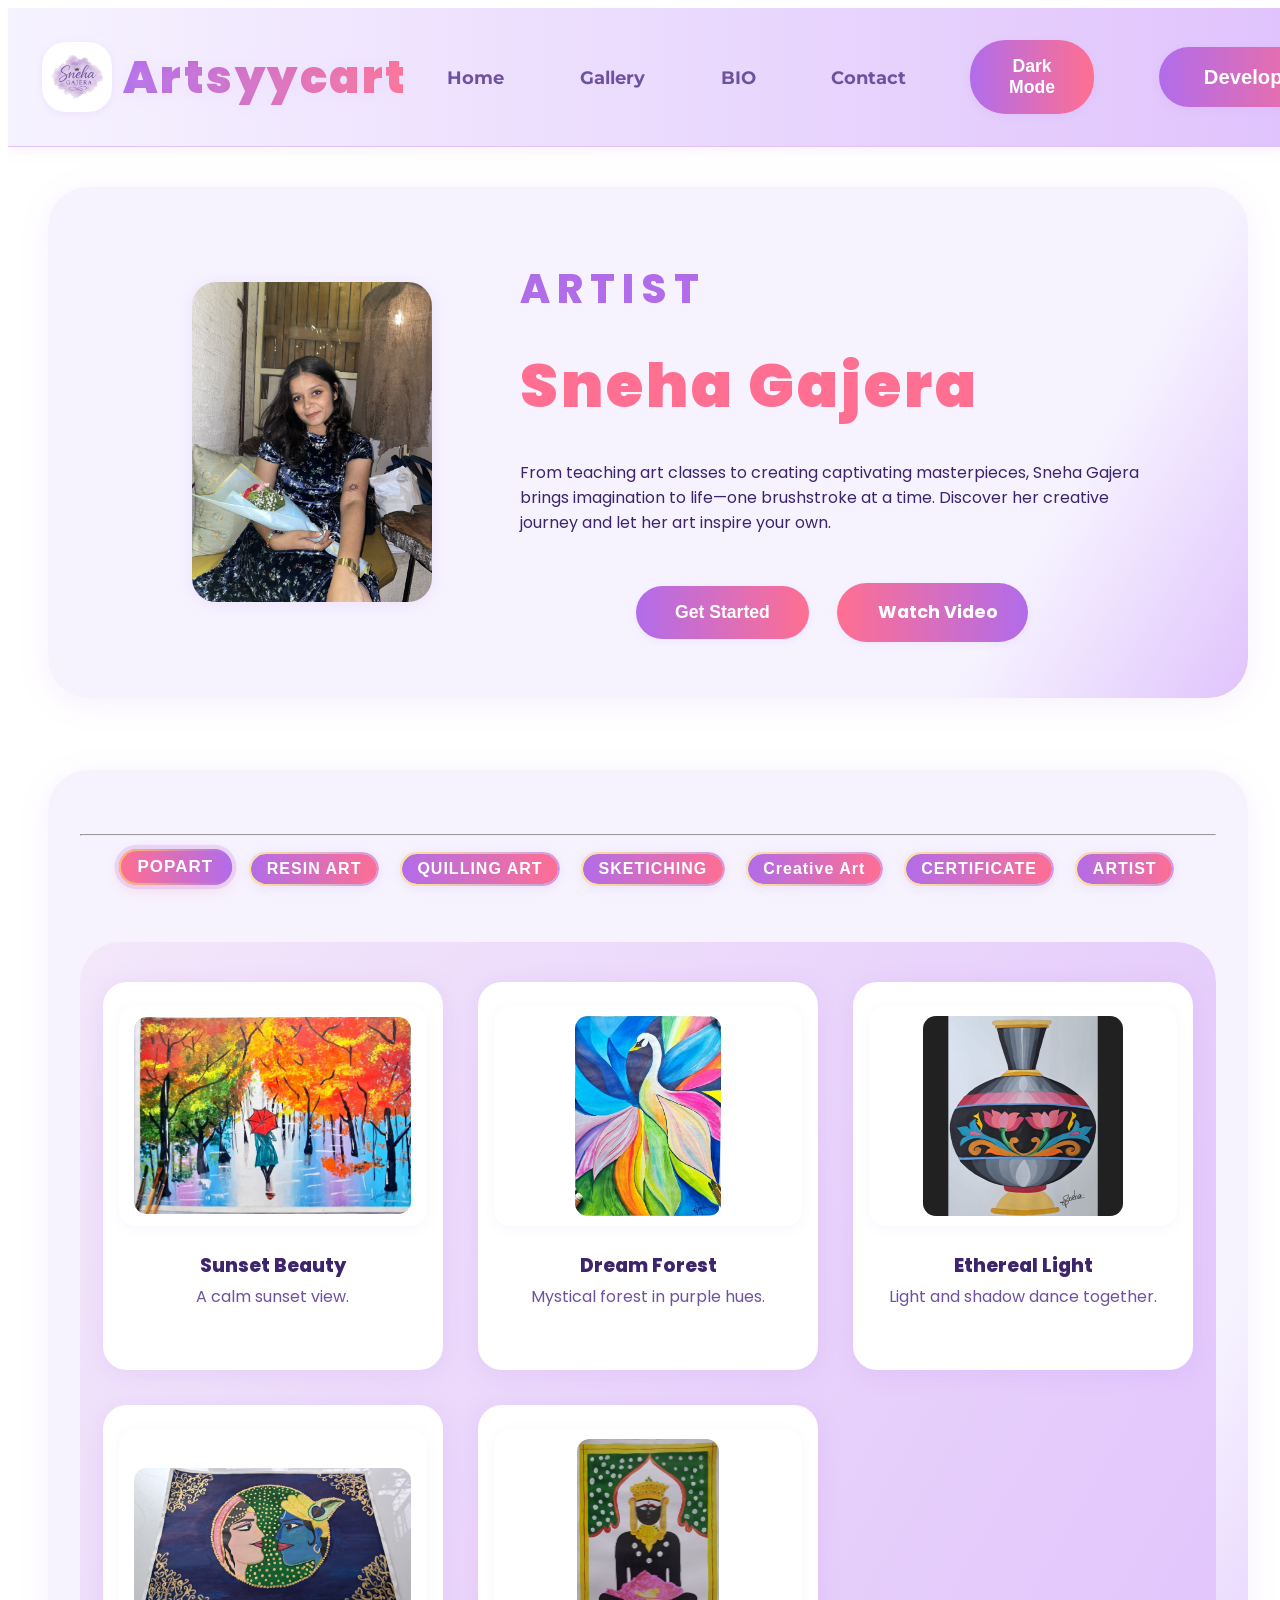
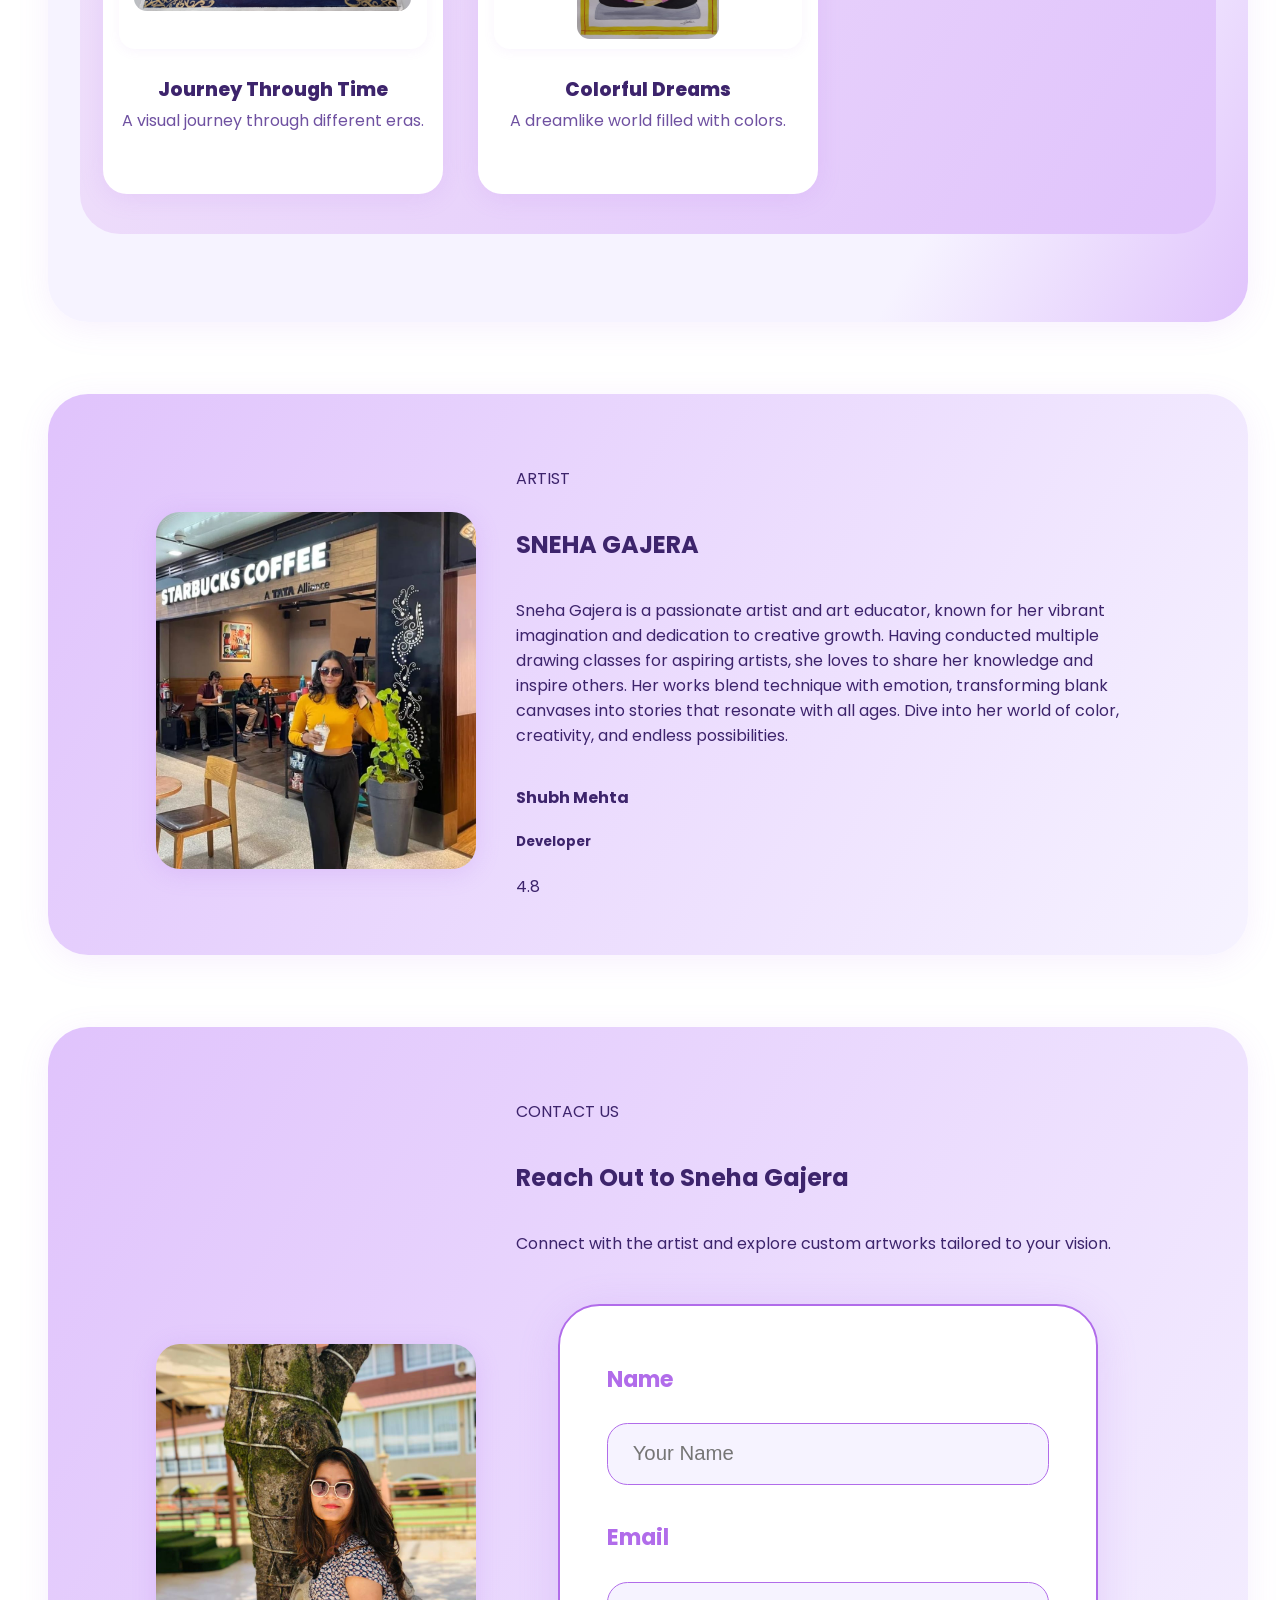
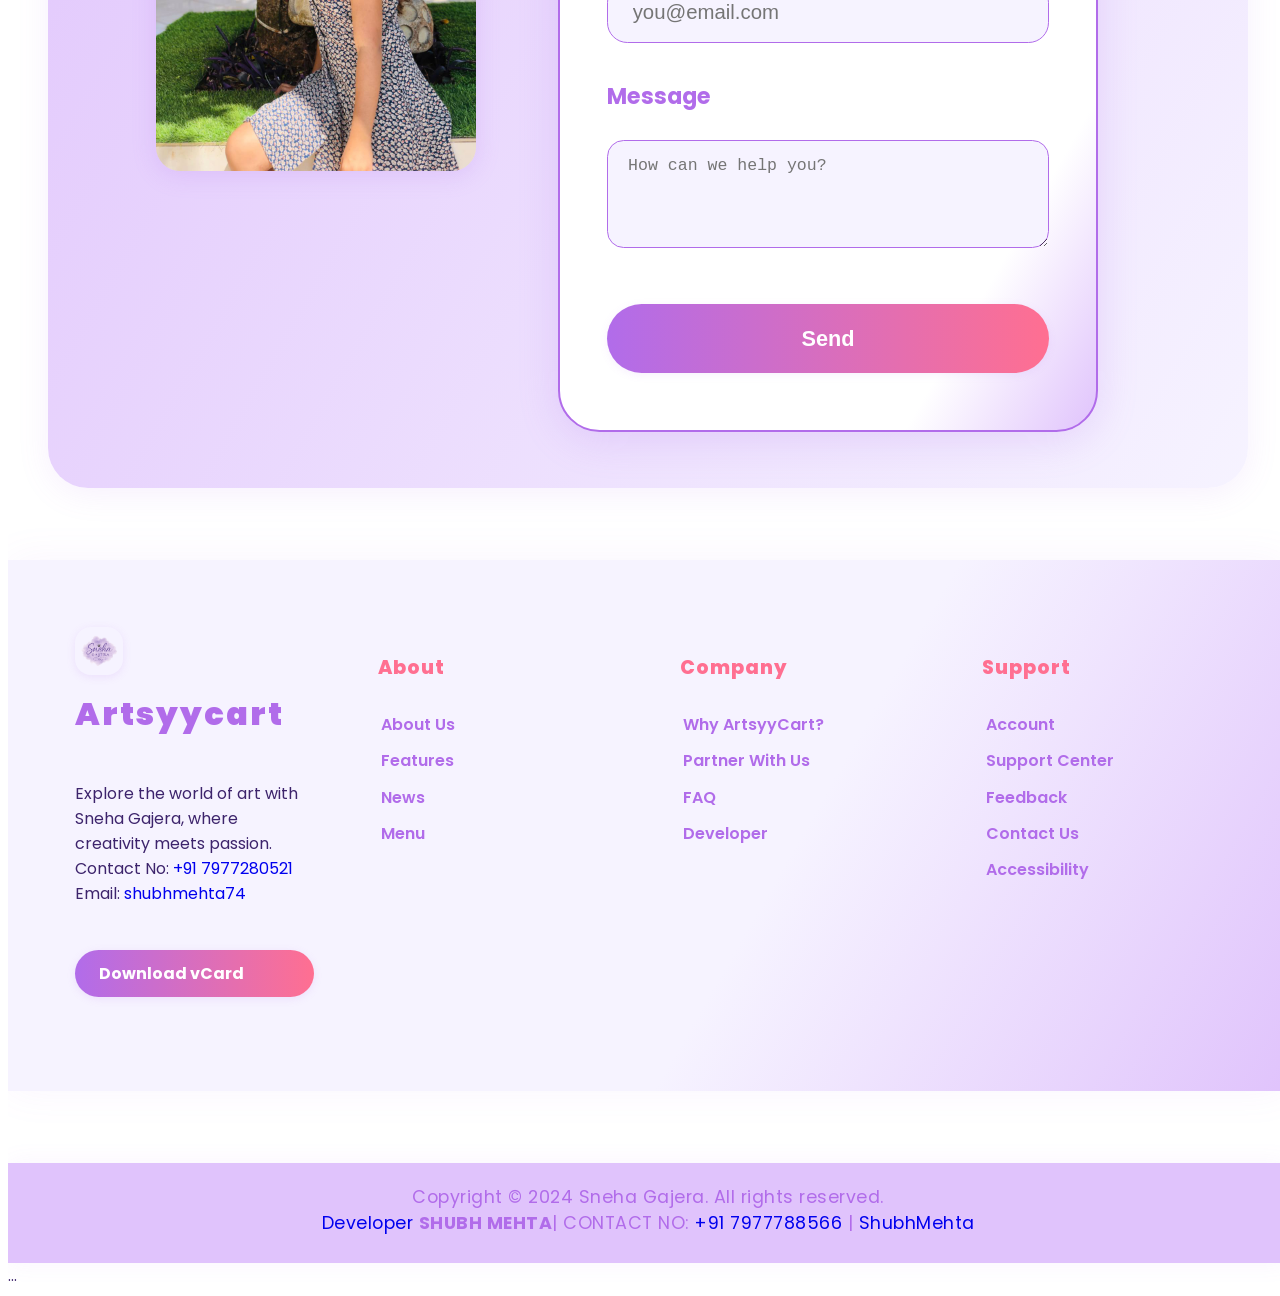
==== commit b1cf1c9a: "Update index.html shubh on google" ====
--- a/index.html
+++ b/index.html
@@ -54,6 +54,22 @@
   <link rel="canonical" href="https://shubh74.github.io/Artsyycart/" />
   <meta name="theme-color" content="#b16cea" />
   <meta name="google-site-verification" content="rvCKe8G3imeB3udRqCRdciJI40VVLGIjLLkUDAgqbRw" />
+  <!-- Author Info -->
+<meta name="author" content="Shubh Mehta">
+<meta name="creator" content="Shubh Mehta">
+<meta name="publisher" content="Shubh Mehta">
+
+<!-- Branding & Keywords -->
+<meta name="application-name" content="Shubh Mehta Portfolio and Projects">
+<meta name="keywords" content="Shubh Mehta, Web Developer, Artsyycart, Portfolio, Projects, Instagram, HTML, CSS, JavaScript, Artist, Creative Work">
+
+<!-- Instagram Profile Info -->
+<meta property="og:site_name" content="Shubh Mehta - Developer & Creator">
+<meta property="og:url" content="https://www.instagram.com/shubh_2006__/" />
+<meta property="og:url" content="https://www.instagram.com/coderking__1/" />
+<meta property="og:url" content="https://www.instagram.com/official_shubh_mehta" />
+
+
 </head>
 <body>
   <header>
@@ -277,6 +293,32 @@
       e.preventDefault();
     });
   </script>
-  
+  <head>
+  ...
+  <meta name="theme-color" content="#b16cea" />
+  <meta name="google-site-verification" content="rvCKe8G3imeB3udRqCRdciJI40VVLGIjLLkUDAgqbRw" />
+
+  <!-- JSON-LD structured data -->
+  <script type="application/ld+json">
+  {
+    "@context": "https://schema.org",
+    "@type": "Person",
+    "name": "Shubh Mehta",
+    "url": "https://shubh74.github.io/",
+    "sameAs": [
+      "https://www.instagram.com/shubh_2006__/",
+      "https://www.instagram.com/official_shubh_mehta/",
+      "https://www.instagram.com/coderking__1/",
+      "https://shubh74.github.io/Artsyycart/"
+    ],
+    "jobTitle": "Creative Web Developer",
+    "description": "Shubh Mehta is a multi-talented developer and digital artist creating interactive portfolios, art galleries, and custom web experiences. Follow his journey through code, design, and creativity."
+  }
+  </script>
+
+  <!-- Favicon and other tags -->
+  <link rel="icon" href="favicon.ico" type="image/x-icon" />
+</head>
+
 </body>
 </html>
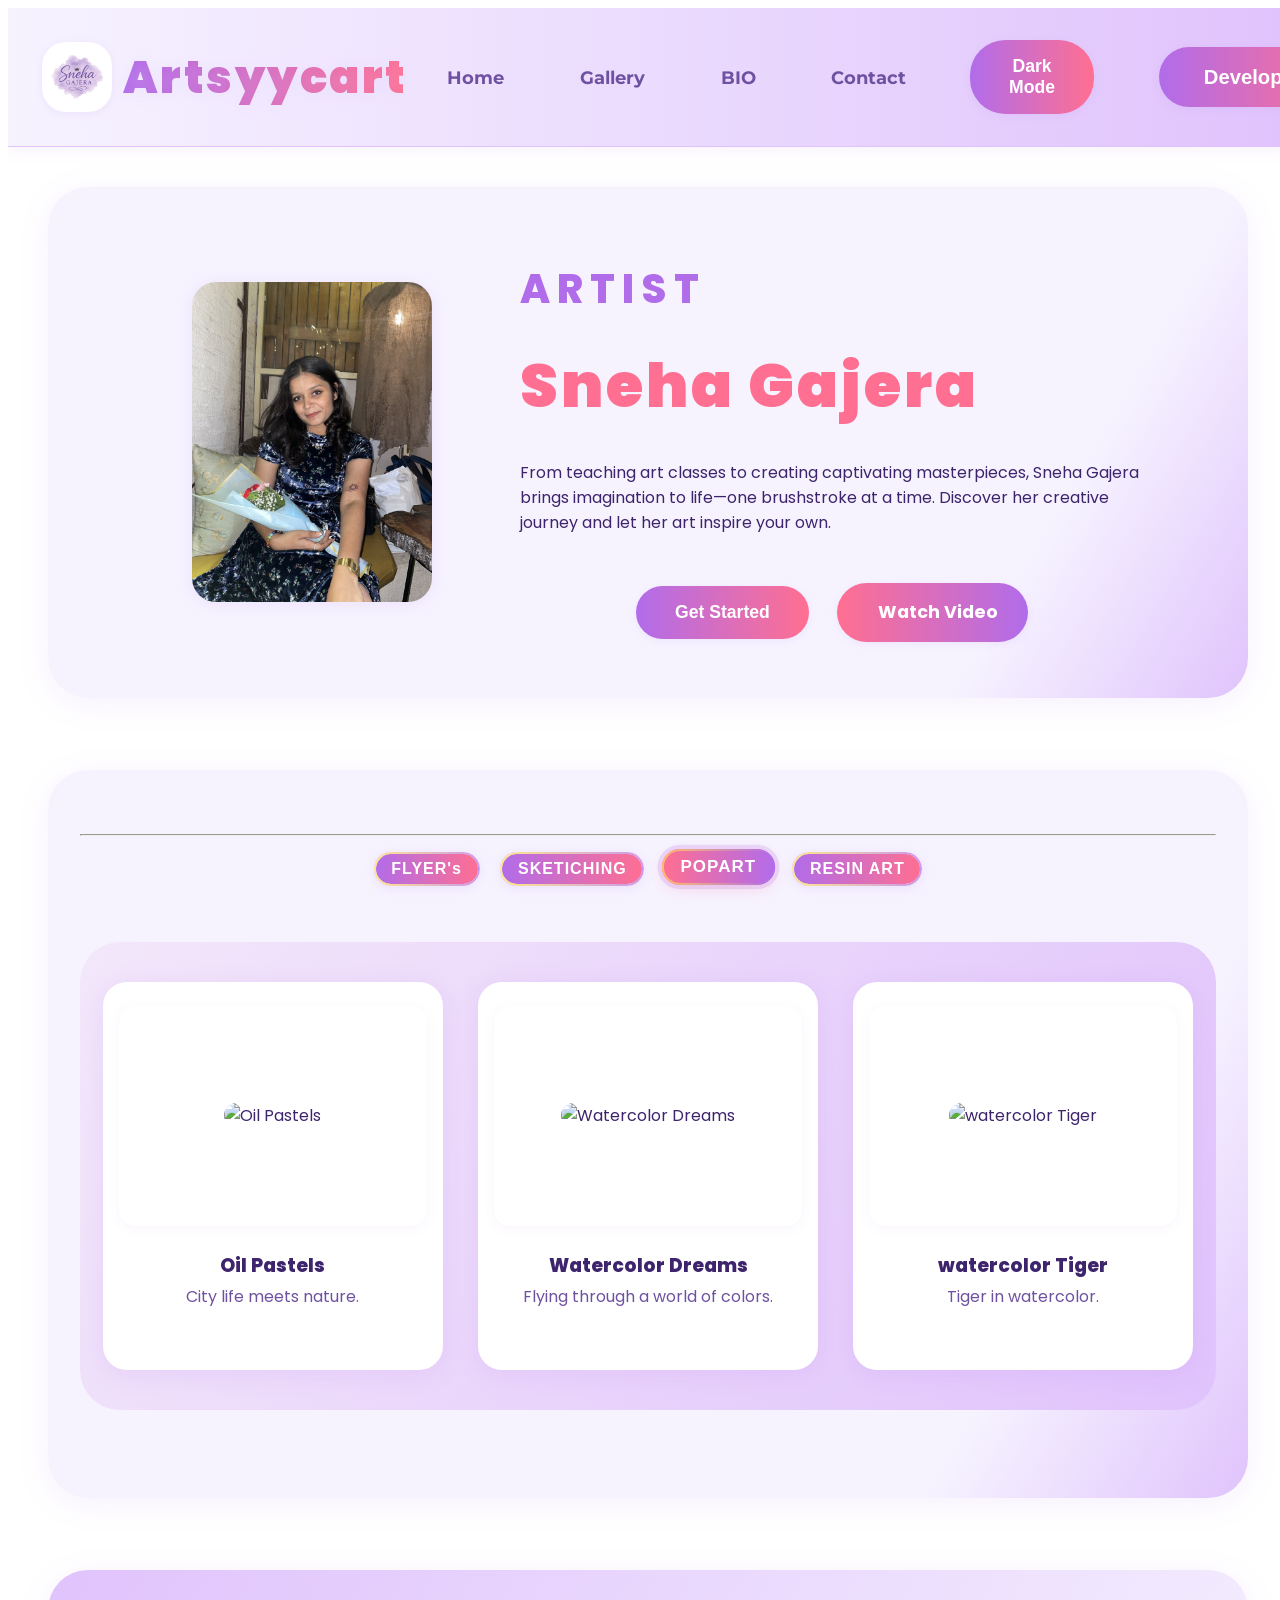
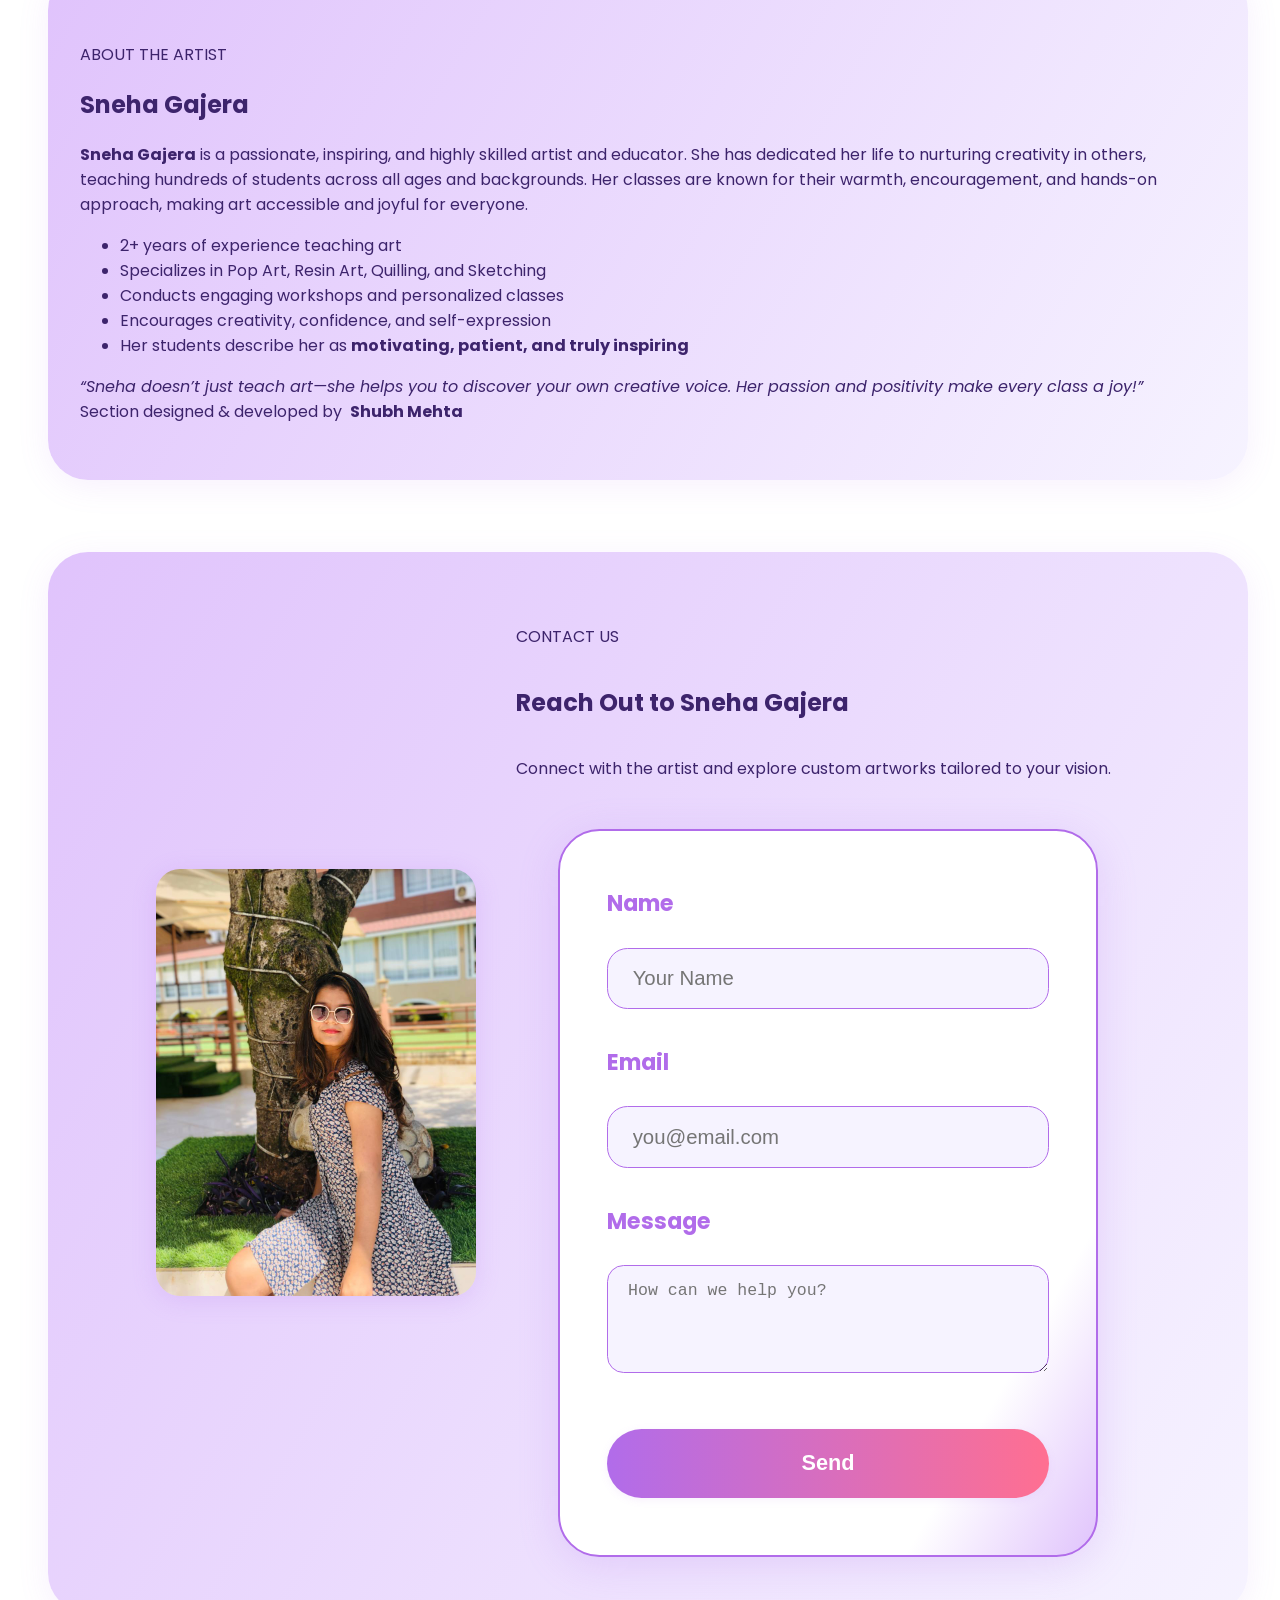
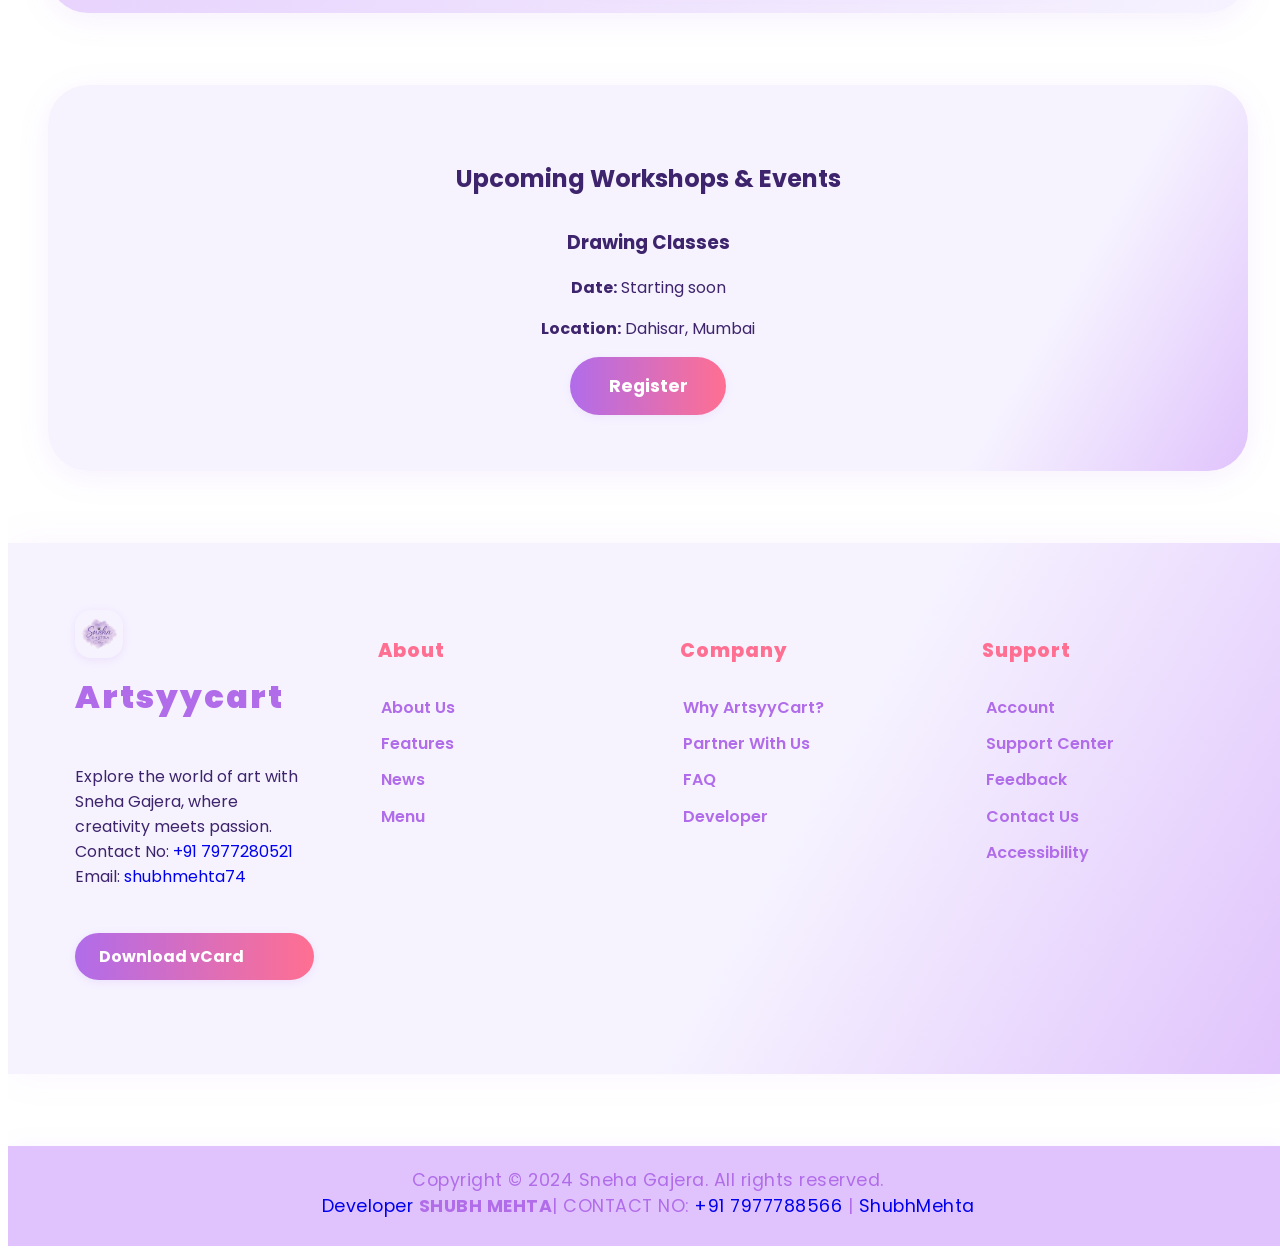
==== commit 1c55a306: "Update index.html" ====
--- a/index.html
+++ b/index.html
@@ -17,11 +17,9 @@
   <meta property="og:image" content="images/ART39.jpeg">
   <meta property="og:type" content="website">
   <meta name="robots" content="index, follow">
-   <meta name="description" content="Artsyycart - Explore the world of art with Sneha Gajera. View the gallery, biography, and contact for custom paintings and creative artworks." />
-  <meta name="keywords" content="Sneha Gajera, Artsyycart, artist portfolio, art gallery, painting, custom art, artwork, handmade painting, digital art" />
-  <meta name="author" content="Sneha Gajera" />
-  <meta name="robots" content="index, follow" />
+  <meta name="google-site-verification" content="YOUR_GOOGLE_VERIFICATION_CODE" />
   <meta name="theme-color" content="#b16cea" />
+  <meta name="description" content="Shubh Mehta - Web Developer and Digital Artist. Follow me on Instagram and explore my creative work online.">
 
   <!-- Open Graph (for Facebook, LinkedIn, etc.) -->
   <meta property="og:title" content="Artsyycart - Sneha Gajera Art Gallery" />
@@ -62,13 +60,29 @@
 <!-- Branding & Keywords -->
 <meta name="application-name" content="Shubh Mehta Portfolio and Projects">
 <meta name="keywords" content="Shubh Mehta, Web Developer, Artsyycart, Portfolio, Projects, Instagram, HTML, CSS, JavaScript, Artist, Creative Work">
-
+<meta name="theme-color" content="#b16cea" />
+<meta name="google-site-verification" content="rvCKe8G3imeB3udRqCRdciJI40VVLGIjLLkUDAgqbRw" />
 <!-- Instagram Profile Info -->
 <meta property="og:site_name" content="Shubh Mehta - Developer & Creator">
 <meta property="og:url" content="https://www.instagram.com/shubh_2006__/" />
 <meta property="og:url" content="https://www.instagram.com/coderking__1/" />
 <meta property="og:url" content="https://www.instagram.com/official_shubh_mehta" />
-
+<script type="application/ld+json">
+{
+  "@context": "https://schema.org",
+  "@type": "Person",
+  "name": "Shubh Mehta",
+  "url": "https://shubh74.github.io/",
+  "sameAs": [
+    "https://www.instagram.com/shubh_2006__/",
+    "https://www.instagram.com/official_shubh_mehta/",
+    "https://www.instagram.com/coderking__1/",
+    "https://shubh74.github.io/Artsyycart/"
+  ],
+  "jobTitle": "Creative Web Developer",
+  "description": "Shubh Mehta is a multi-talented web developer and digital artist. Follow his journey through code, creativity, and design."
+}
+</script>
 
 </head>
 <body>
@@ -79,7 +93,7 @@
           <img src="logo.png" alt="Artsyycart Logo" />
           <span class="logo-text">Artsyycart</span>
         </a>
-        <button class="nav__menu__btn" id="menu-btn" aria-label="Open menu">
+        <button class="nav__menu__btn" aria-label="Open menu">
           <span class="hamburger">
             <span></span>
             <span></span>
@@ -140,29 +154,29 @@
     <div class="clearfix"></div>
   </section>
 
-  <section class="section__container client__container" id="menu" data-aos="fade-up">
-    <div class="BIO__image">
-      <img src="profile.jpeg" alt="client" />
-    </div>
-    <div class="client__content">
-      <p class="section__subheader">ARTIST</p>
-      <h2 class="section__header">SNEHA GAJERA</h2>
+  <section class="section__container client__container bio-section" id="menu" data-aos="fade-up">
+    <div class="bio__content">
+      <p class="section__subheader">ABOUT THE ARTIST</p>
+      <h2 class="section__header">Sneha Gajera</h2>
       <p class="section__description">
-        Sneha Gajera is a passionate artist and art educator, known for her vibrant imagination and dedication to creative growth. Having conducted multiple drawing classes for aspiring artists, she loves to share her knowledge and inspire others. Her works blend technique with emotion, transforming blank canvases into stories that resonate with all ages. Dive into her world of color, creativity, and endless possibilities.
+        <b>Sneha Gajera</b> is a passionate, inspiring, and highly skilled artist and educator. She has dedicated her life to nurturing creativity in others, teaching hundreds of students across all ages and backgrounds. Her classes are known for their warmth, encouragement, and hands-on approach, making art accessible and joyful for everyone.
       </p>
-      <div class="client__details">
-        <div>
-          <h4>Shubh Mehta</h4>
-          <h5>Developer</h5>
-        </div>
-      </div>
-      <div class="client__rating">
-        <span><i class="ri-star-fill"></i></span>
-        <span><i class="ri-star-fill"></i></span>
-        <span><i class="ri-star-fill"></i></span>
-        <span><i class="ri-star-fill"></i></span>
-        <span><i class="ri-star-line"></i></span>
-        <span>4.8</span>
+      <ul class="bio__list">
+        <li>2+ years of experience teaching art</li>
+        <li>Specializes in Pop Art, Resin Art, Quilling, and Sketching</li>
+        <li>Conducts engaging workshops and personalized classes</li>
+        <li>Encourages creativity, confidence, and self-expression</li>
+        <li>Her students describe her as <b>motivating, patient, and truly inspiring</b></li>
+      </ul>
+      <div class="bio__compliment">
+        <i class="ri-double-quotes-l"></i>
+        <em>
+          “Sneha doesn’t just teach art—she helps you to discover your own creative voice. Her passion and positivity make every class a joy!”
+        </em>
+        <i class="ri-double-quotes-r"></i>
+      </div>
+      <div class="bio__developer">
+        <span>Section designed & developed by  &nbsp<b>Shubh Mehta</b></span>
       </div>
     </div>
   </section>
@@ -196,6 +210,10 @@
       </div>
     </div>
   </section>
+  <section class="section__container" id="events" data-aos="fade-up">
+  <h2 class="section__header" style="text-align:center;">Upcoming Workshops & Events</h2>
+  <div id="events-list" style="max-width:600px;margin:2em auto 0 auto;text-align:center;"></div>
+</section>
 
   <footer>
     <div class="section__container footer__container">
@@ -293,32 +311,31 @@
       e.preventDefault();
     });
   </script>
-  <head>
-  ...
-  <meta name="theme-color" content="#b16cea" />
-  <meta name="google-site-verification" content="rvCKe8G3imeB3udRqCRdciJI40VVLGIjLLkUDAgqbRw" />
-
-  <!-- JSON-LD structured data -->
-  <script type="application/ld+json">
-  {
-    "@context": "https://schema.org",
-    "@type": "Person",
-    "name": "Shubh Mehta",
-    "url": "https://shubh74.github.io/",
-    "sameAs": [
-      "https://www.instagram.com/shubh_2006__/",
-      "https://www.instagram.com/official_shubh_mehta/",
-      "https://www.instagram.com/coderking__1/",
-      "https://shubh74.github.io/Artsyycart/"
-    ],
-    "jobTitle": "Creative Web Developer",
-    "description": "Shubh Mehta is a multi-talented developer and digital artist creating interactive portfolios, art galleries, and custom web experiences. Follow his journey through code, design, and creativity."
+  <script>
+  // Easily edit this array to add/remove events
+  const events = [
+    // Example:
+    {
+    title: "Drawing Classes ",
+    date: "Starting soon",
+    location: "Dahisar, Mumbai",
+    link: "https://wa.me/917977280521"
+    }
+  ];
+  const eventsList = document.getElementById('events-list');
+ if (events.length === 0) {
+  eventsList.innerHTML = `<div class="no-events">No upcoming events or workshops at the moment.<br>Stay tuned!</div>`;
+} else {
+    eventsList.innerHTML = events.map(ev => `
+      <div class="event-card">
+        <h3>${ev.title}</h3>
+        <p><b>Date:</b> ${ev.date}</p>
+        <p><b>Location:</b> ${ev.location}</p>
+        ${ev.link ? `<a href="${ev.link}" class="btn" target="_blank">Register</a>` : ""}
+      </div>
+    `).join('');
   }
-  </script>
-
-  <!-- Favicon and other tags -->
-  <link rel="icon" href="favicon.ico" type="image/x-icon" />
-</head>
-
+</script>
+  
 </body>
 </html>
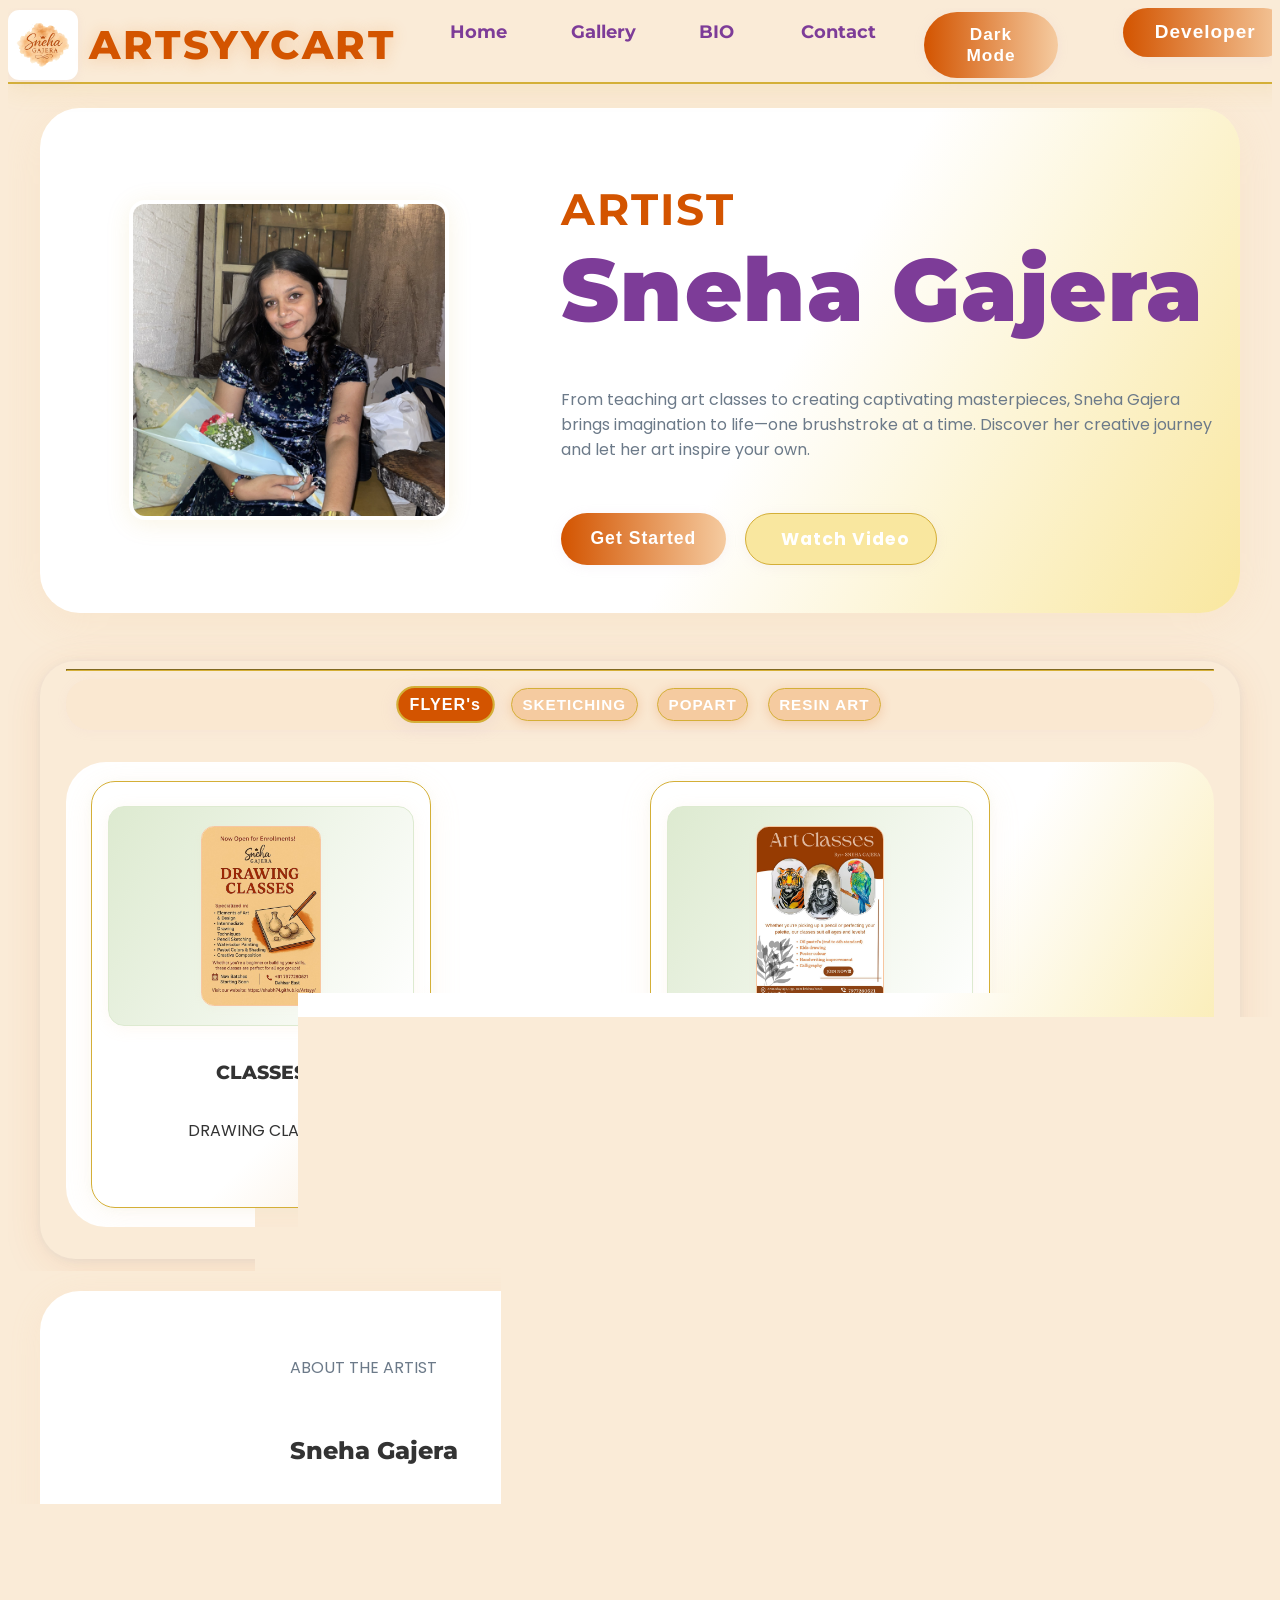
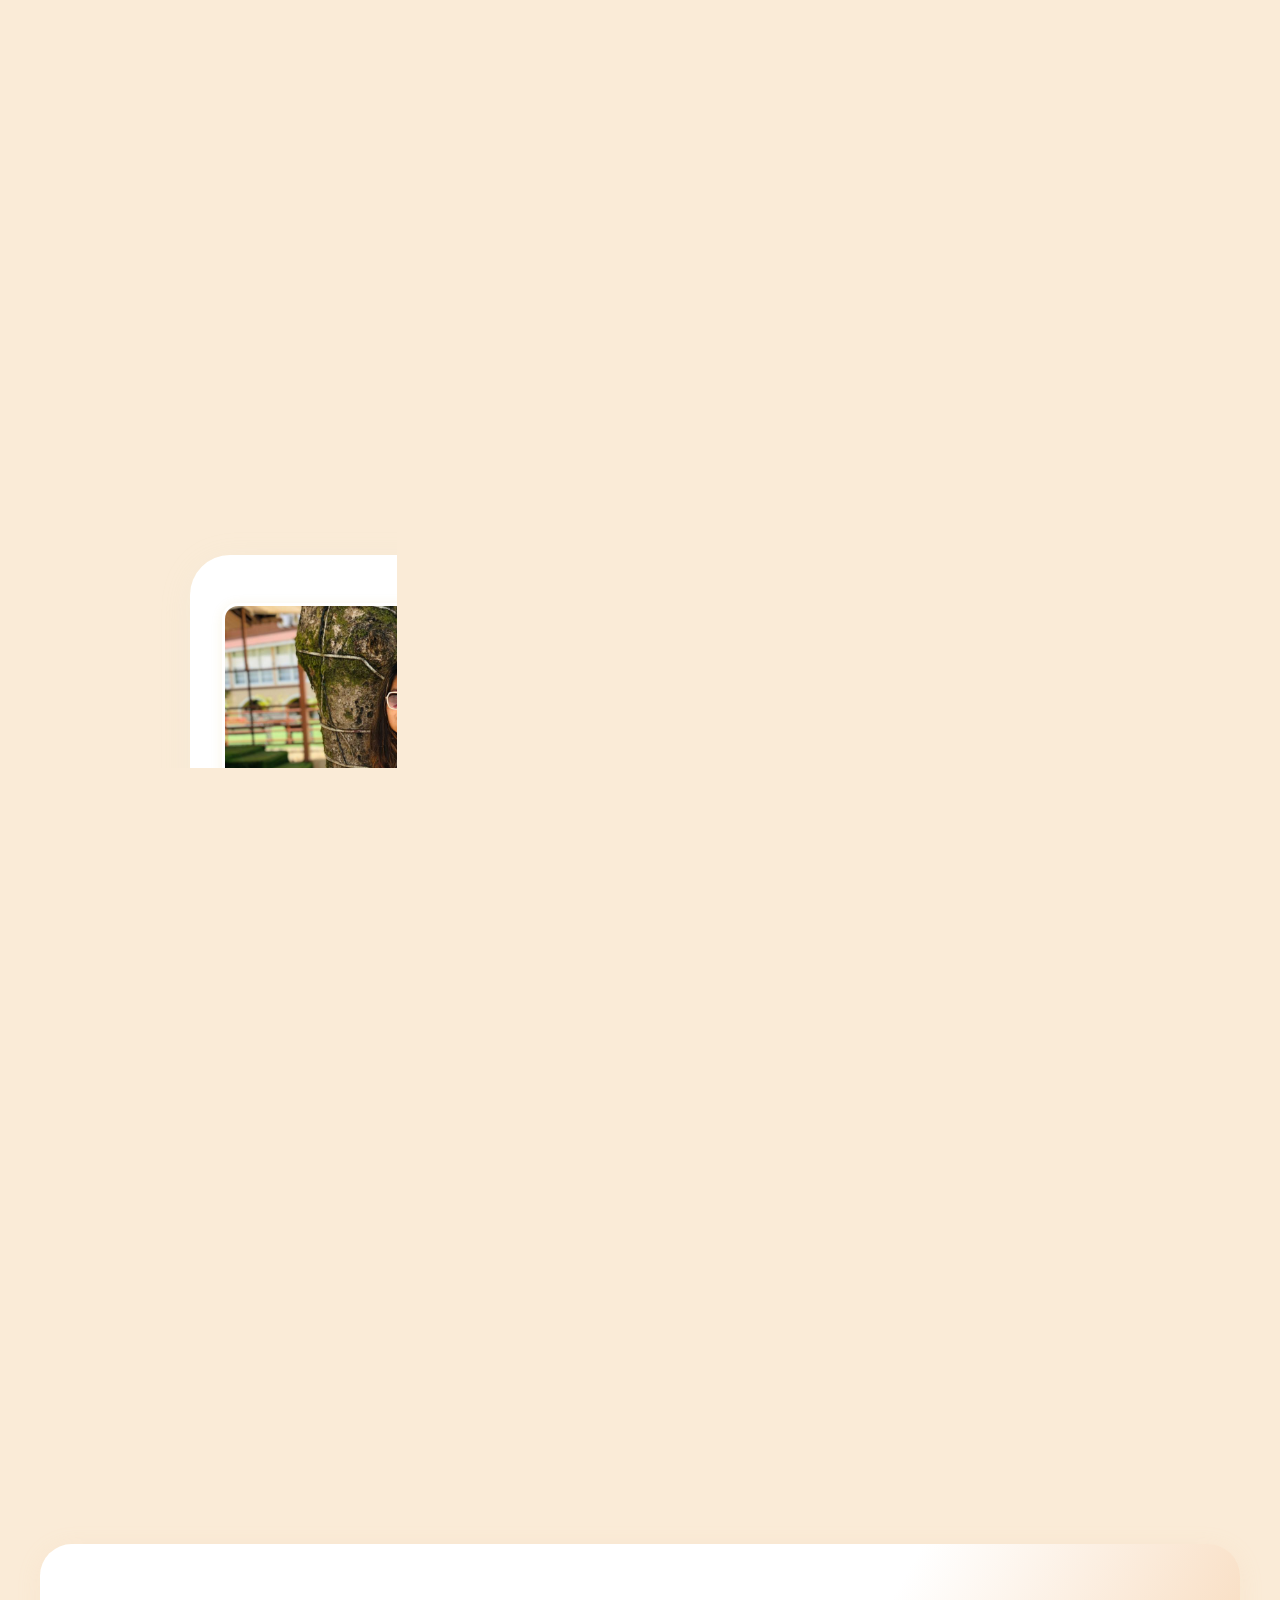
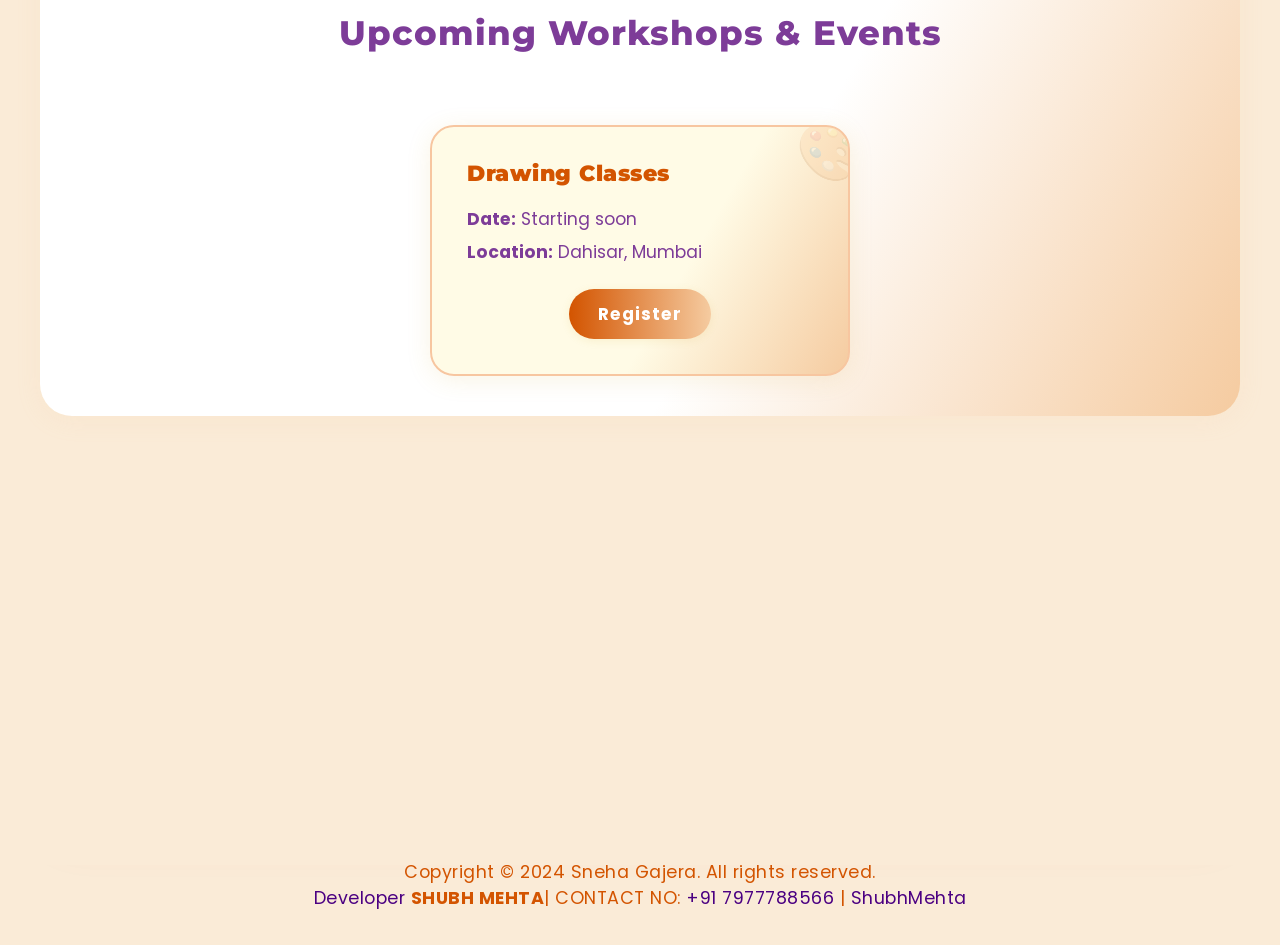
==== commit c43d1bc9: "Update index.html logo" ====
--- a/index.html
+++ b/index.html
@@ -90,7 +90,7 @@
     <nav>
       <div class="nav__container">
         <a href="#" class="nav__logo">
-          <img src="logo.png" alt="Artsyycart Logo" />
+          <img src="sg-logo.png" alt="Artsyycart Logo" />
           <span class="logo-text">Artsyycart</span>
         </a>
         <button class="nav__menu__btn" aria-label="Open menu">
@@ -220,7 +220,7 @@
       <div class="footer__col">
         <div class="footer__logo">
           <a href="#" class="logo">
-            <img src="logo.png" alt="logo" />
+            <img src="sg-logo.png" alt="logo" />
             <span>Artsyycart</span>
           </a>
         </div>
--- a/styles.css
+++ b/styles.css
@@ -1,34 +1,573 @@
 @import url("https://fonts.googleapis.com/css2?family=Poppins:ital,wght@0,100;0,200;0,300;0,400;0,500;0,600;0,700;0,800;0,900;1,100;1,200;1,300;1,400;1,500;1,600;1,700;1,800;1,900&display=swap");
 @import url("https://fonts.googleapis.com/css2?family=Pacifico&display=swap");
 
-/* --- THEME: Soft lavender/white gradient, curves, modern spacing --- */
+/* --- THEME: Elegant Light Mode Palette --- */
 :root {
-  --primary-color: #b16cea;
-  --primary-color-dark: #6f51a1;
-  --accent-color: #ff6f91;
-  --accent-color-dark: #355c7d;
-  --lavender-bg: #f6f3ff;
-  --lavender-bg2: #e0c3fc;
-  --lavender-bg3: #f8e9f0;
-  --lavender-bg4: #fff;
-  --lavender-dark: #b16cea;
-  --lavender-text: #3d246c;
-  --curve-radius: 2.5em;
-  --section-gap: 4.5rem;
-}
-
-html, body, #galleryContainer, .section__container, .header__container, .download__flex, .client__container {
-  overflow-x: hidden !important;
-}
-
-html, body {
-  width: 100vw;
-  max-width: 100vw;
-  overflow-x: hidden !important;
-}
-* {
+  --primary-color: #D35400;      /* Burnt Orange */
+  --primary-color-dark: #7D3C98; /* Dark Slate */
+  --accent-color: #F5CBA0;       /* Soft Cream */
+  --accent-color-dark: #C39BD3;  /* Light Mauve */
+  --background-main: #FAEBD7;    /* Antique White */
+  --button-bg: #F9E79F;          /* Light Yellow */
+  --button-text: #333333;        /* Charcoal */
+  --heading-text: #333333;       /* Charcoal / Deep Slate */
+  --subheading-text: #6C7A89;    /* Earl Grey / Blue Grey */
+  --border-color: #D4AF37;       /* Antique Gold / Warm Beige */
+  --hover-bg: #F7C6A0;           /* Light Coral */
+  --link-color: #4B0082;         /* Indigo or Slate Blue */
+}
+
+/* --- BACKGROUND & TEXT --- */
+body {
+  background: var(--background-main);
+  color: var(--heading-text);
+  font-family: 'Poppins', 'Montserrat', Arial, sans-serif;
+  transition: background 0.5s, color 0.5s;
+}
+body, input, textarea, button {
+  font-size: 1rem;
+}
+@media (max-width: 600px) {
+  body, input, textarea, button {
+    font-size: 0.98rem;
+  }
+  h1, h2, h3 {
+    font-size: 1.1em !important;
+  }
+  .btn, .header__btns a, .download__btn button[type="submit"] {
+    font-size: 0.98em !important;
+    padding: 0.6em 1.1em !important;
+  }
+}
+
+/* --- NAVBAR --- */
+nav {
+  background: var(--background-main);
+  color: var(--primary-color-dark);
+  border-bottom: 2px solid var(--border-color);
+  box-shadow: 0 4px 24px #d4af3722;
+  position: sticky;
+  top: 0;
+  z-index: 100;
+  transition: background 0.4s, box-shadow 0.4s;
+  margin-bottom: 1.5rem;
+}
+.nav__container {
+  display: flex;
+  align-items: center;
+  justify-content: space-between;
+  gap: 2rem;
+  padding: 1.2rem 3vw;
+  position: relative;
+}
+.nav__logo {
+  display: flex;
+  align-items: center;
+  gap: 0.5rem;
+}
+.logo-text {
+  font-size: 2.2rem;
+  font-weight: 900;
+  letter-spacing: 2px;
+  text-transform: uppercase;
+  color: var(--primary-color);
+  text-shadow: 0 2px 16px #d4af3733;
+  transition: font-size 0.3s;
+}
+.nav__menu__btn {
+  display: none;
+  background: none;
+  border: none;
+  outline: none;
+  cursor: pointer;
+  margin-left: 1.2rem;
+  z-index: 3;
+  width: 44px;
+  height: 44px;
+  padding: 0;
+}
+.hamburger {
+  display: inline-block;
+  width: 32px;
+  height: 32px;
+  position: relative;
+}
+.hamburger span {
+  display: block;
+  position: absolute;
+  height: 4px;
+  width: 100%;
+  background: var(--primary-color);
+  border-radius: 2px;
+  opacity: 1;
+  left: 0;
+  transition: all 0.3s cubic-bezier(.4,0,.2,1);
+}
+.hamburger span:nth-child(1) { top: 6px; }
+.hamburger span:nth-child(2) { top: 14px; }
+.hamburger span:nth-child(3) { top: 22px; }
+.nav__menu__btn.open .hamburger span:nth-child(1) {
+  top: 14px; transform: rotate(45deg);
+}
+.nav__menu__btn.open .hamburger span:nth-child(2) {
+  opacity: 0;
+}
+.nav__menu__btn.open .hamburger span:nth-child(3) {
+  top: 14px; transform: rotate(-45deg);
+}
+.nav__container {
+  display: flex;
+  align-items: center;
+  justify-content: space-between;
+  gap: 2rem;
+  padding: 1.5rem 3vw;
+}
+.nav__logo {
+  display: flex;
+  align-items: center;
+  gap: 0.7rem;
+  cursor: pointer;
+  transition: transform 0.2s;
+}
+.nav__logo:hover {
+  transform: scale(1.06) rotate(-2deg);
+}
+.logo-text {
+  font-family: 'Montserrat', Arial, sans-serif !important;
+  font-size: 2.2rem;
+  font-weight: 900;
+  letter-spacing: 2px;
+  text-transform: uppercase;
+  color: var(--primary-color);
+  text-shadow: 0 2px 16px #d4af3733;
+  transition: color 0.3s;
+}
+.nav__links {
+  display: flex;
+  align-items: center;
+  gap: 2rem;
+  list-style: none;
+  margin: 0;
+  padding: 0;
+}
+.nav__links a {
+  font-family: 'Montserrat', 'Poppins', Arial, sans-serif;
+  font-weight: 700;
+  font-size: 1.1rem;
+  color: var(--primary-color-dark);
+  text-decoration: none;
+  padding: 0.5em 1.3em;
+  border-radius: 2em;
+  background: transparent;
+  transition: background 0.2s, color 0.2s, box-shadow 0.2s, transform 0.2s;
+  box-shadow: 0 2px 8px transparent;
+  position: relative;
+  overflow: hidden;
+}
+.nav__links a::after {
+  content: "";
+  display: block;
+  position: absolute;
+  left: 50%; top: 100%;
+  width: 0; height: 3px;
+  background: var(--primary-color);
+  transition: width 0.3s, left 0.3s;
+}
+.nav__links a:hover,
+.nav__links a:focus {
+  background: var(--accent-color);
+  color: #fff;
+  box-shadow: 0 4px 16px #cbaacb33;
+  transform: translateY(-2px) scale(1.04);
+}
+.nav__links a:hover::after,
+.nav__links a:focus::after {
+  width: 80%;
+  left: 10%;
+}
+.btn.nav-dark-btn, .btn.nav-dev-btn {
+  margin-left: 0.5em;
+}
+@media (max-width: 900px) {
+  .nav__container {
+    flex-direction: row;
+    align-items: center;
+    gap: 1rem;
+    padding: 1rem 2vw;
+  }
+  .logo-text {
+    font-size: 1.1rem !important;
+    letter-spacing: 1px;
+    margin-left: 0.2em;
+  }
+  .nav__menu__btn {
+    display: flex !important;
+    align-items: center;
+    justify-content: center;
+    background: none;
+    border: none;
+    width: 44px;
+    height: 44px;
+    z-index: 3;
+  }
+  .nav__links {
+    display: none;
+    position: absolute;
+    top: 100%;
+    left: 0;
+    width: 100vw;
+    background: var(--background-main);
+    flex-direction: column;
+    align-items: flex-start;
+    box-shadow: 0 8px 32px rgba(58, 91, 160, 0.10);
+    padding: 2em 1.5em 2em 1.5em;
+    gap: 1.2em;
+    opacity: 0;
+    pointer-events: none;
+    border-radius: 0 0 2em 2em;
+    margin-top: 0.2em;
+    transition: opacity 0.35s cubic-bezier(.4,0,.2,1);
+  }
+  .nav__links.open {
+    display: flex;
+    opacity: 1;
+    pointer-events: auto;
+  }
+}
+
+/* NAV LOGO IMAGE */
+.nav__logo img {
+  height: 68px;
+  width: 48px;
+  object-fit: contain;
+  border-radius: 1em;
+  background: #fff;
+  box-shadow: 0 2px 8px rgba(211, 84, 0, 0.10);
+  transition: width 0.3s, height 0.3s;
+}
+@media (max-width: 700px) {
+  .nav__logo img {
+    height: 38px;
+    width: 38px;
+  }
+}
+
+/* --- LOGO --- */
+.logo-text {
+  font-family: 'Montserrat', Arial, sans-serif !important;
+  font-size: 2.4rem;
+  font-weight: 800;
+  letter-spacing: 2.5px;
+  text-transform: uppercase;
+  color: var(--primary-color);
+  background: none;
+  -webkit-background-clip: unset;
+  -webkit-text-fill-color: unset;
+  background-clip: unset;
+  text-shadow: 0 2px 16px rgba(231, 126, 34, 0.3);
+}
+
+/* --- SECTION CONTAINERS --- */
+.section__container,
+.header__container,
+.download__flex,
+.client__container {
+  background: var(--background-main);
+  color: var(--heading-text);
+  box-shadow: 0 8px 40px 0 rgba(211, 84, 0, 0.1), 0 1.5px 8px 0 rgba(74, 144, 226, 0.1);
+  border-radius: 2.2em;
+}
+
+/* --- GALLERY --- */
+#galleryContainer {
+  display: grid;
+  grid-template-columns: repeat(auto-fit, minmax(270px, 1fr));
+  gap: 2.2rem;
+  max-width: 1100px;
+  margin: 0 auto 2em auto;
+  padding: 2.5em 1.5em;
+  background: linear-gradient(120deg, #fff 70%, #f9e79f 100%);
+  border-radius: 2.5em;
+  justify-content: center;
+  align-items: stretch;
+}
+
+.gallery-item {
+  background: linear-gradient(135deg, #fff 70%, #faebd7 100%);
+  border-radius: 1.5em;
+  box-shadow: 0 6px 32px #f5cba022, 0 1.5px 8px #ddead033;
+  color: var(--heading-text);
+  border: 1.5px solid var(--border-color);
+  padding: 1.5em 1em 2em 1em;
+  display: flex;
+  flex-direction: column;
+  align-items: center;
+  justify-content: flex-start;
+  transition: box-shadow 0.3s, transform 0.3s, background 0.3s;
+  opacity: 0;
+  transform: translateY(40px) scale(0.97);
+  animation: fadeInUp 0.7s cubic-bezier(.4,0,.2,1) forwards;
+  animation-delay: 0.1s;
+  min-width: 0;
+  width: 100%;
+  max-width: 340px;
+}
+
+@keyframes fadeInUp {
+  to {
+    opacity: 1;
+    transform: translateY(0) scale(1);
+  }
+}
+
+.gallery-item.visible {
+  opacity: 1;
+  transform: translateY(0) scale(1);
+}
+.gallery-item:hover {
+  box-shadow: 0 12px 40px #f5cba044, 0 2px 12px #ddead044;
+  background: linear-gradient(135deg, #f7c6a0 60%, #ddead0 100%);
+  transform: translateY(-6px) scale(1.04);
+}
+
+.gallery-img-wrap {
+  width: 100%;
+  min-height: 220px;
+  display: flex;
+  justify-content: center;
+  align-items: center;
+  background: linear-gradient(120deg, #ddead0 0%, #fff 100%);
+  border-radius: 1em;
+  box-shadow: 0 2px 16px #f5cba022;
+  margin-bottom: 1em;
+  border: 1.5px solid #ddead0;
+}
+.gallery-img-wrap img {
+  display: block;
+  margin: 0 auto;
+  max-width: 92%;
+  max-height: 180px;
+  object-fit: contain;
+  border-radius: 0.8em;
+  background: #fff;
+  box-shadow: 0 2px 8px #f5cba011;
+  border: 1.5px solid #f7c6a0;
+  transition: transform 0.4s cubic-bezier(.4,0,.2,1), box-shadow 0.3s, border 0.3s;
+}
+.gallery-item:hover .gallery-img-wrap img {
+  transform: scale(1.07) rotate(-2deg);
+  box-shadow: 0 8px 32px #f5cba033;
+  border: 1.5px solid #d4af37;
+}
+
+/* --- BUTTONS --- */
+.btn,
+.header__btns a,
+.nav-dark-btn,
+.nav-dev-btn,
+.filter-btn,
+.download__btn button[type="submit"] {
+  background: linear-gradient(90deg, var(--primary-color) 0%, var(--accent-color) 100%);
+  color: #fff !important;
+  border-radius: 2em;
+  font-weight: 700;
+  font-size: 1.08em;
+  padding: 0.7em 1.7em;
+  border: none;
+  box-shadow: 0 2px 12px #cbaacb22;
+  transition: background 0.3s, color 0.3s, box-shadow 0.3s, transform 0.2s;
+  cursor: pointer;
+  outline: none;
+  letter-spacing: 1px;
+  position: relative;
+  overflow: hidden;
+}
+.btn::after,
+.header__btns a::after,
+.nav-dark-btn::after,
+.nav-dev-btn::after,
+.filter-btn::after,
+.download__btn button[type="submit"]::after {
+  content: "";
+  position: absolute;
+  left: 50%; top: 50%;
+  width: 0; height: 0;
+  background: rgba(255,255,255,0.25);
+  border-radius: 50%;
+  transform: translate(-50%, -50%);
+  transition: width 0.4s, height 0.4s;
+  z-index: 0;
+}
+.btn:hover::after,
+.header__btns a:hover::after,
+.nav-dark-btn:hover::after,
+.nav-dev-btn:hover::after,
+.filter-btn:hover::after,
+.download__btn button[type="submit"]:hover::after {
+  width: 220%;
+  height: 220%;
+}
+.btn:hover,
+.header__btns a:hover,
+.nav-dark-btn:hover,
+.nav-dev-btn:hover,
+.filter-btn:hover,
+.download__btn button[type="submit"]:hover {
+  background: linear-gradient(90deg, var(--accent-color) 0%, var(--primary-color) 100%);
+  color: #fff !important;
+  box-shadow: 0 8px 32px #cbaacb33;
+  transform: translateY(-2px) scale(1.04);
+}
+.filter-btn.active,
+.filter-btn:focus {
+  background: linear-gradient(90deg, var(--primary-color) 0%, var(--accent-color) 100%);
+  color: #fff !important;
+  box-shadow: 0 4px 16px #cbaacb33;
+  transform: scale(1.06);
+}
+
+/* --- FILTER BUTTONS --- */
+.filter-btn {
+  background: var(--accent-color);
+  color: var(--primary-color-dark);
+  border: 1.5px solid var(--border-color);
+  box-shadow: 0 2px 12px rgba(211, 84, 0, 0.2);
+}
+.filter-btn.active,
+.filter-btn:focus {
+  background: var(--primary-color);
+  color: #fff;
+  border: 2.5px solid var(--border-color);
+}
+.filter-btn:hover {
+  background: var(--hover-bg);
+  color: var(--primary-color-dark);
+  border: 2.5px solid var(--accent-color);
+}
+
+/* --- LINKS --- */
+a,
+a:visited,
+a:active {
+  color: var(--link-color);
+  text-decoration: none;
+  transition: color 0.2s;
+}
+a:hover {
+  color: var(--primary-color);
+  text-decoration: underline;
+}
+
+/* --- HEADINGS --- */
+h1, h2, h3, h4, h5, h6 {
+  color: var(--heading-text);
+  font-family: 'Montserrat', Arial, sans-serif;
+  font-weight: 800;
+}
+
+/* --- SUBHEADINGS --- */
+.section__subheader,
+.section__description {
+  color: var(--subheading-text);
+}
+
+/* --- BORDERS & LINES --- */
+hr,
+.section__container,
+.header__container,
+.download__flex,
+.client__container,
+.gallery-item {
+  border-color: var(--border-color);
+}
+
+/* --- FOOTER --- */
+footer {
+  width: 100%;
+  background: transparent;
+  box-shadow: none;
+  border-top: none;
+  display: flex;
+  flex-direction: column;
+  align-items: center;
+  padding: 0;
+}
+
+.footer__container {
+  width: 100%;
+  max-width: 1200px;
+  margin: 0 auto;
+  border-radius: 0 0 2.5em 2.5em;
+  display: flex;
+  flex-wrap: wrap;
+  justify-content: space-between;
+  align-items: flex-start;
+  gap: 2em;
   box-sizing: border-box;
-}
+  padding: 3em 2vw 2em 2vw;
+  /* Match main section background */
+  background: linear-gradient(120deg, #fff 60%, #faebd7 100%);
+  box-shadow: 0 8px 40px 0 rgba(211, 84, 0, 0.07);
+  border: 1.5px solid #f5cba0;
+}
+
+body.dark-mode .footer__container {
+  background: linear-gradient(120deg, #23232b 80%, #181820 100%) !important;
+  color: #e6e6fa !important;
+  box-shadow: 0 8px 40px 0 #0004, 0 1.5px 8px 0 #0002;
+  border: 1.5px solid #23232b;
+}
+@media (max-width: 900px) {
+  .footer__container, .footer__bar {
+    max-width: 100vw;
+    padding-left: 0.5rem;
+    padding-right: 0.5rem;
+    border-radius: 0;
+  }
+  .footer__container {
+    flex-direction: column;
+    align-items: stretch;
+    gap: 1.5em;
+  }
+  .footer__logo span {
+    font-size: 1rem;
+  }
+}
+
+/* --- SOCIAL ICONS --- */
+.footer__socials li a,
+.gallery-share a {
+  color: var(--primary-color);
+}
+.footer__socials li a:hover,
+.gallery-share a:hover {
+  color: var(--accent-color);
+}
+
+/* --- BORDERS FOR INPUTS --- */
+input, textarea {
+  border: 1.5px solid var(--border-color);
+  background: #fff;
+  color: var(--heading-text);
+}
+input:focus, textarea:focus {
+  border-color: var(--primary-color);
+}
+
+/* --- SCROLLBAR (optional for elegance) --- */
+::-webkit-scrollbar {
+  width: 10px;
+  background: var(--background-main);
+}
+::-webkit-scrollbar-thumb {
+  background: var(--accent-color);
+  border-radius: 8px;
+}
+
+/* --- Keep dark mode as is --- */
+body.dark-mode { /* ...existing dark mode styles... */ }
+
+/* --- Responsive Styles --- */
 @media (max-width: 900px) {
   .section__container,
   .header__container,
@@ -47,1388 +586,1021 @@
     min-width: 0;
     max-width: 98vw;
   }
-}
-
-body {
-  background: linear-gradient(135deg, #f6f3ff 0%, #e0c3fc 60%, #fff 100%);
-  font-family: 'Montserrat', 'Poppins', Arial, sans-serif;
-}
-
-body {
-  background: linear-gradient(135deg, var(--lavender-bg) 0%, var(--lavender-bg2) 60%, var(--lavender-bg4) 100%);
-  color: var(--lavender-text);
-  font-family: 'Poppins', sans-serif;
-  transition: background 0.5s, color 0.5s;
-  min-height: 100vh;
-}
-
-body.dark-mode {
-  background: linear-gradient(135deg, #181820 0%, #2d1a3a 100%);
-  color: #d6b4fa;
-}
-body.dark-mode nav,
-body.dark-mode .footer__container {
-  background: linear-gradient(90deg, #181820 60%, #2d1a3a 100%);
-  color: #d6b4fa;
-}
-body.dark-mode .footer__bar {
-  background: #23232b;
-  color: #b16cea;
-}
-body.dark-mode .footer__links a {
-  color: #b16cea;
-}
-body.dark-mode .footer__links a:hover,
-body.dark-mode .footer__links a:focus {
-  color: #23232b;
-  background: #b16cea;
-  text-decoration: underline;
-}
-body.dark-mode .footer__logo span,
-body.dark-mode .logo-text {
-  color: #b16cea !important;
-  background: none !important;
-  -webkit-text-fill-color: #b16cea !important;
-}
-body.dark-mode .gallery-item,
-body.dark-mode #galleryContainer {
-  background: linear-gradient(120deg, #23232b 80%, #181820 100%);
-  color: #b16cea;
-}
-body.dark-mode .gallery-img-wrap {
-  background: #181820;
-}
-body.dark-mode .gallery-img-wrap img {
-  background: #23232b;
-  filter: brightness(1.05) contrast(1.1);
-}
-body.dark-mode .filter-btn {
-  background: linear-gradient(90deg, #23232b 0%, #b16cea 100%) !important;
-  color: #fff !important;
-  border: none;
-}
-body.dark-mode .filter-btn.active,
-body.dark-mode .filter-btn:focus {
-  background: linear-gradient(90deg, #b16cea 0%, #23232b 100%) !important;
-  color: #fff !important;
-}
-body.dark-mode .filter-btn:hover {
-  background: linear-gradient(90deg, #b16cea 0%, #23232b 100%) !important;
-  color: #fff !important;
-}
-body.dark-mode .download__btn form {
-  background: linear-gradient(120deg, #23232b 80%, #2d1a3a 100%);
-  color: #d6b4fa;
-  border: 1.5px solid #b16cea;
-  box-shadow: 0 4px 24px #b16cea33;
-}
-body.dark-mode .download__btn input,
-body.dark-mode .download__btn textarea {
-  background: #181820;
-  color: #d6b4fa;
-  border: 1.5px solid #b16cea;
-  box-shadow: 0 2px 8px #b16cea22;
-}
-body.dark-mode .download__btn label {
-  color: #b16cea;
-}
-body.dark-mode .download__btn button[type="submit"] {
-  background: linear-gradient(90deg, #b16cea 0%, #2d1a3a 100%);
-  color: #fff;
-}
-body.dark-mode .download__btn button[type="submit"]:hover {
-  background: linear-gradient(90deg, #2d1a3a 0%, #b16cea 100%);
-  color: #fff;
-}
-
-/* --- NAVBAR: Modern, rich lavender gradient, big logo, elegant font --- */
-nav {
-  width: 100%;
-  background: linear-gradient(90deg, #f6f3ff 0%, #e0c3fc 100%);
-  color: #6f51a1;
-  box-shadow: 0 2px 16px rgba(177,108,234,0.10);
-  position: sticky;
-  top: 0;
-  z-index: 100;
-}
-
-.nav__container {
-  display: flex;
-  align-items: center;
-  justify-content: space-between;
-  flex-wrap: nowrap;
-  gap: 1.2rem;
-  padding: 1.2rem 2vw;
-  padding-top: 2rem;
-  padding-bottom: 2rem;
-}
-
-.nav__logo {
-  display: flex;
-  align-items: center;
-  gap: 0.7rem;
-  z-index: 2;
-  margin-left: 0.5rem;
-}
-
-.nav__logo img {
-  height: 70px;
-  width: 70px;
-  object-fit: contain;
-  border-radius: 1.5em;
-  background: #fff;
-  box-shadow: 0 2px 8px rgba(177,108,234,0.10);
-}
-
-logo-text {
-    font-family: 'Montserrat', Arial, sans-serif !important;
-  font-weight: 800;
-  font-size: 2.2rem;
-  letter-spacing: 2px;
-  text-transform: uppercase;
-  color: #3d246c;
-  background: none;
-  text-shadow: 0 2px 12px #e0c3fc33;
-  margin-left: 0.2em;
-}
-
-.nav__links {
-  display: flex;
-  align-items: center;
-  gap: 2.2rem;
-  list-style: none;
-  margin: 0;
-  padding: 0;
-}
-
-.nav__links li {
-  display: flex;
-  align-items: center;
-}
-
-.nav__links a {
-  font-family: 'Montserrat', 'Poppins', Arial, sans-serif;
-  font-weight: 700;
-  font-size: 1.15rem;
-  color: #6f51a1;
-  text-decoration: none;
-  padding: 0.4em 1.1em;
-  border-radius: 2em;
-  transition: background 0.2s, color 0.2s;
-}
-
-.nav__links a:hover,
-.nav__links a:focus {
-  background: linear-gradient(90deg, #e0c3fc 0%, #b16cea 100%);
-  color: #fff;
-}
-
-.nav-dark-btn {
-  background: linear-gradient(90deg, #ff6f91 0%, #b16cea 100%);
-  color: #fff !important;
-  border-radius: 2em;
-  font-weight: 700;
-  font-size: 1.1em;
-  padding: 0.7em 1.7em;
-  margin-left: 0.5em;
-  box-shadow: 0 2px 8px rgba(177,108,234,0.10);
-  transition: background 0.3s, color 0.3s;
-}
-
-.nav-dev-btn {
-  background: linear-gradient(90deg, #b16cea 0%, #ffde59 100%);
-  color: #fff !important;
-  border-radius: 2em;
-  font-weight: 700;
-  font-size: 1.1em;
-  padding: 0.7em 1.7em;
-  margin-left: 0.5em;
-  box-shadow: 0 2px 8px rgba(177,108,234,0.10);
-  transition: background 0.3s, color 0.3s;
-}
-
-.nav__menu__btn {
-  display: none;
-  background: none;
-  border: none;
-  outline: none;
-  cursor: pointer;
-  margin-left: 1.2rem;
-  z-index: 3;
-  position: relative;
-  width: 44px;
-  height: 44px;
-  padding: 0;
-}
-
-.hamburger {
-  display: inline-block;
-  width: 32px;
-  height: 32px;
-  position: relative;
-}
-.hamburger span {
-  display: block;
-  position: absolute;
-  height: 4px;
-  width: 100%;
-  background: linear-gradient(90deg, #b16cea 0%, #ff6f91 100%);
-  border-radius: 2px;
-  opacity: 1;
-  left: 0;
-  transition: all 0.3s cubic-bezier(.4,0,.2,1);
-}
-.hamburger span:nth-child(1) { top: 6px; }
-.hamburger span:nth-child(2) { top: 14px; }
-.hamburger span:nth-child(3) { top: 22px; }
-.nav__menu__btn.open .hamburger span:nth-child(1) {
-  top: 14px; transform: rotate(45deg);
-}
-.nav__menu__btn.open .hamburger span:nth-child(2) {
-  opacity: 0;
-}
-.nav__menu__btn.open .hamburger span:nth-child(3) {
-  top: 14px; transform: rotate(-45deg);
-}
-
-/* --- Responsive Navbar --- */
-@media (max-width: 900px) {
-  .nav__links {
-    flex-direction: column;
-    align-items: flex-start;
-    background: linear-gradient(120deg, #f6f3ff 80%, #e0c3fc 100%);
-    position: absolute;
-    top: 100%;
-    right: 0;
-    left: 0;
-    width: 100vw;
-    z-index: 100;
-    box-shadow: 0 8px 32px rgba(177,108,234,0.10);
-    padding: 2em 1.5em 2em 1.5em;
-    gap: 1.2em;
-    display: none;
-    opacity: 0;
-    pointer-events: none;
-    border-radius: 0 0 2em 2em;
-    margin-top: 0.2em;
-    transition: opacity 0.35s cubic-bezier(.4,0,.2,1);
-  }
-  .nav__links.open {
-    display: flex;
-    opacity: 1;
-    pointer-events: auto;
-  }
-  .nav__menu__btn {
-    display: flex;
-    align-items: center;
-    justify-content: center;
-    position: absolute;
-    right: 0.7rem;
-    top: 1.1rem;
-    margin-left: 0;
-    background: none;
-    box-shadow: none;
-    width: 44px;
-    height: 44px;
-    z-index: 3;
-  }
-}
-
-/* --- HEADER: Elegant lavender gradient, curves --- */
-.header__container {
-  background: linear-gradient(120deg, #e0c3fc 0%, #f6f3ff 100%);
-  border-radius: 2.5em;
-  box-shadow: 0 6px 32px rgba(177,108,234,0.10);
-  margin-bottom: 4.5rem;
-  padding: 3.5rem 2rem;
-  position: relative;
-  overflow: hidden;
-  display: flex;
-  flex-direction: row;
+  .download__flex { flex-direction: column; gap: 2rem; padding: 2rem 0.5rem; }
+  .download__image img { width: 140px; height: 140px; }
+  .client__container { flex-direction: column; gap: 2rem; padding: 2rem 0.5rem; }
+  .BIO__image img { width: 140px; height: 140px; }
+  .header__container { flex-direction: column; gap: 2rem; padding: 2rem 0.5rem; }
+  .header__image { width: 220px; height: 220px; }
+}
+
+/* --- DOWNLOAD SECTION --- */
+.download__flex {
+  display: flex;
   align-items: center;
   gap: 2.5rem;
   justify-content: center;
-  margin-top: 2.5rem;
-  padding-top: 4.5rem;
-  padding-bottom: 4.5rem;
+  background: linear-gradient(120deg, #fff 60%, #ddead0 100%);
+  border-radius: 2.5em;
+  box-shadow: 0 6px 32px #ddead022;
+  margin-bottom: 3rem;
+  padding: 3rem 2rem;
+  flex-wrap: wrap;
+}
+.download__image {
+  width: 100%;
+  display: flex;
+  justify-content: center;
+  align-items: center;
+}
+.download__image img {
+  width: 100%;
+  max-width: 340px;
+  min-width: 220px;
+  height: auto;
+  aspect-ratio: 1/1;
+  border-radius: 1em;
+  object-fit: cover;
+  display: block;
+  margin: 0 auto;
+  box-shadow: 0 2px 12px #d4af3722;
+  border: 3px solid #fff;
+}
+.download__content {
+  flex: 2 1 400px;
+  display: flex;
+  flex-direction: column;
+  gap: 1.2rem;
+}
+.download__btn form {
+  background: #fff;
+  border-radius: 1.5em;
+  box-shadow: 0 2px 12px #d4af3722;
+  padding: 2em 1.5em;
+  display: flex;
+  flex-direction: column;
+  gap: 1.2em;
+  border: 1.5px solid var(--border-color);
+  transition: box-shadow 0.3s;
+}
+.download__btn input,
+.download__btn textarea {
+  border: 1.5px solid var(--border-color);
+  border-radius: 1em;
+  padding: 0.9em 1.2em;
+  font-size: 1.1em;
+  background: #f9e7cf;
+  color: var(--primary-color-dark);
+  margin-bottom: 0.5em;
+  transition: border 0.2s, box-shadow 0.2s;
+  box-shadow: 0 1px 4px #d4af3711;
+}
+.download__btn input:focus,
+.download__btn textarea:focus {
+  border-color: var(--primary-color);
+  outline: none;
+  box-shadow: 0 2px 8px #d4af3722;
+}
+.download__btn label {
+  font-weight: 700;
+  color: var(--primary-color-dark);
+  margin-bottom: 0.2em;
+  letter-spacing: 0.5px;
+}
+.download__btn button[type="submit"] {
+  margin-top: 0.5em;
+  font-size: 1.15em;
+  padding: 0.9em 2em;
+  border-radius: 2em;
+  background: linear-gradient(90deg, var(--primary-color) 0%, var(--accent-color) 100%);
+  color: #fff;
+  font-weight: 800;
+  box-shadow: 0 2px 12px #d4af3722;
+  transition: background 0.3s, color 0.3s, box-shadow 0.3s;
+}
+.download__btn button[type="submit"]:hover {
+  background: linear-gradient(90deg, var(--accent-color) 0%, var(--primary-color) 100%);
+  color: #fff;
+  box-shadow: 0 8px 32px #cbaacb33;
+}
+
+/* --- CLIENT SECTION --- */
+.client__container {
+  display: flex;
+  align-items: center;
+  gap: 2.5rem;
+  justify-content: center;
+  background: linear-gradient(120deg, #fff 60%, #f5cba0 100%);
+  border-radius: 2.5em;
+  box-shadow: 0 6px 32px #f5cba022;
+  margin-bottom: 3rem;
+  padding: 3rem 2rem;
+  flex-wrap: wrap;
+}
+.BIO__image {
+  flex: 1 1 220px;
+  display: flex;
+  justify-content: center;
+  align-items: center;
+}
+.BIO__image img {
+  width: 220px;
+  height: 220px;
+  object-fit: cover;
+  border-radius: 2em;
+  box-shadow: 0 4px 24px #d4af3722;
+  border: 4px solid #fff;
+  background: #fff;
+}
+.client__content {
+  flex: 2 1 400px;
+  display: flex;
+  flex-direction: column;
+  gap: 1.2rem;
+}
+.client__content h2 {
+  color: var(--primary-color-dark);
+  font-size: 2rem;
+  font-weight: 900;
+}
+.client__rating {
+  display: flex;
+  align-items: center;
+  gap: 0.2em;
+  font-size: 1.2em;
+  color: #d4af37;
+}
+
+/* --- HEADER SECTION --- */
+.header__container {
+  display: flex;
+  align-items: center;
+  justify-content: center;
+  gap: 3rem;
+  padding: 3rem 2rem;
+  background: linear-gradient(120deg, #fff 60%, #f9e79f 100%);
+  border-radius: 2.5em;
+  box-shadow: 0 8px 40px 0 #f5cba033;
+  margin-bottom: 3rem;
+  margin-top: 1.5rem;
+  flex-wrap: wrap;
+}
+.header__image-wrap {
+  flex: 1 1 320px;
+  display: flex;
+  justify-content: center;
+  align-items: center;
+}
+.header__image {
+  width: 320px;
+  height: 320px;
+  object-fit: cover;
+  border-radius: 2em;
+  box-shadow: 0 4px 24px #d4af3722;
+  border: 4px solid #fff;
+  background: #fff;
+}
+.header__content {
+  flex: 2 1 400px;
+  display: flex;
+  flex-direction: column;
+  align-items: flex-start;
+  gap: 1.2rem;
+}
+.header__content h1 {
+  font-size: 2.5rem;
+  font-weight: 900;
+  color: var(--primary-color-dark);
+  margin-bottom: 0.5rem;
+}
+@media (max-width: 700px) {
+  .header__content h1 {
+    font-size: 1.3rem;
+    line-height: 1.2;
+  }
+  .header-name {
+    font-size: 1.1em;
+  }
+}
+.header-role {
+  color: var(--primary-color);
+  font-size: 1.1em;
+  font-weight: 700;
+  letter-spacing: 2px;
+}
+.header-name {
+  color: var(--primary-color-dark);
+  font-size: 2.2em;
+  font-weight: 900;
+  letter-spacing: 1.5px;
+}
+.header__btns {
+  display: flex;
+  gap: 1.2em;
+  margin-top: 1em;
+}
+.header__btns .btn {
+  font-size: 1.1em;
+}
+.header__btns a {
+  display: flex;
+  align-items: center;
+  gap: 0.5em;
+  font-weight: 700;
+  color: var(--primary-color);
+  background: var(--button-bg);
+  border-radius: 2em;
+  padding: 0.7em 1.5em;
+  border: 1.5px solid var(--border-color);
+  transition: background 0.3s, color 0.3s;
+}
+.header__btns a:hover {
+  background: var(--hover-bg);
+  color: var(--primary-color-dark);
 }
 @media (max-width: 900px) {
-  .header__container {
-    flex-direction: column;
-    align-items: center;
-    gap: 1.5rem;
-    padding: 1.5rem 0.5rem;
-  }
-}
-
-/* --- Make sure logo is always big and elegant --- */
-.logo-text {
-  font-size: 2.8rem;
-  font-weight: 900;
-  letter-spacing: 2.5px;
-  background: linear-gradient(90deg, #b16cea 0%, #ff6f91 100%);
-  -webkit-background-clip: text;
-  -webkit-text-fill-color: transparent;
-  background-clip: text;
-  text-shadow: 0 2px 16px #e0c3fc33;
-}
-
-@media (max-width: 700px) {
-  .logo-text { font-size: 2rem; }
-}
-
-/* --- Remove bullet points from nav links on mobile --- */
+  .header__container { flex-direction: column; gap: 2rem; padding: 2rem 0.5rem; }
+  .header__image { width: 220px; height: 220px; }
+}
+
+/* HEADER, BIO, CONTACT IMAGE BIGGER & RESPONSIVE */
+.header__image,
+.download__image img {
+  width: 100%;
+  max-width: 320px;
+  height: auto;
+  aspect-ratio: 1/1;
+  border-radius: 1em;
+  object-fit: cover;
+  display: block;
+  margin: 0 auto;
+}
 @media (max-width: 900px) {
-  .nav__links {
-    list-style: none;
-  }
-  .nav__links li {
-    list-style: none;
-  }
-}
-
-/* --- Optional: Add a subtle border to nav for separation --- */
-nav {
-  border-bottom: 1px solid #e0c3fc;
-}
-
-/* --- HEADER: Lavender gradient, curves, white card --- */
-.header__container {
-  background: linear-gradient(120deg, #e0c3fc 0%, #f6f3ff 100%);
-  border-radius: 2.5em;
-  box-shadow: 0 6px 32px rgba(177,108,234,0.10);
-  margin-bottom: 4.5rem;
-  padding: 3.5rem 2rem;
-  position: relative;
-  overflow: hidden;
-}
-
-.header__content h1 {
-  font-size: 2.2rem;
-  font-weight: 900;
-  line-height: 1.1;
-  margin-bottom: 0.5em;
-  text-align: left;
-}
-.header-role {
-  font-size: 2.5rem;
-  color: #b16cea;
-  letter-spacing: 0.18em;
-  font-weight: 800;
-  display: block;
-  margin-bottom: 0.1em;
-  line-height: 1.1;
-}
-.header-name {
-  font-size: 3.8rem;
-  color: #ff6f91;
-  font-weight: 900;
-  letter-spacing: 0.05em;
-  display: block;
-  margin-bottom: 0.1em;
-  line-height: 1.1;
-}
-@media (max-width: 700px) {
-  .header__content h1 { font-size: 1.2rem; }
-  .header-role { font-size: 1.2rem; }
-  .header-name { font-size: 2rem; }
-}
-
-/* --- SECTION: White background, lavender card --- */
-body {
-  background: #fff;
-}
+  .header__image,
+  .download__image img {
+    max-width: 70vw;
+    border-radius: 0.7em;
+  }
+}
+@media (max-width: 600px) {
+  .header__image,
+  .download__image img {
+    max-width: 90vw;
+    border-radius: 0.5em;
+  }
+}
+
+/* --- CONTAINERS: NO HORIZONTAL SCROLL, ALWAYS FIT --- */
 .section__container,
 .header__container,
 .download__flex,
-.client__container {
-  background: linear-gradient(120deg, #f6f3ff 80%, #e0c3fc 100%);
-  box-shadow: 0 8px 40px 0 rgba(177,108,234,0.13), 0 1.5px 8px 0 rgba(246,114,128,0.08);
-  border-radius: 2.2em;
-  margin-bottom: 3rem;
-  padding: 2.5rem 1.5rem;
-  transition: box-shadow 0.3s, background 0.3s;
+.client__container,
+#galleryContainer,
+#events.section__container {
+  width: 100%;
   max-width: 1200px;
   margin-left: auto;
   margin-right: auto;
-  border-radius: 2.5em;
-  overflow: hidden;
+  padding-left: 2vw;
+  padding-right: 2vw;
   box-sizing: border-box;
-  color: #3d246c;
-  border-radius: 2.5em;
-  box-shadow: 0 6px 32px rgba(177,108,234,0.10);
-  margin-bottom: var(--section-gap);
-  padding: 3.5rem 2rem;
-  position: relative;
-  overflow: hidden;
-}
-.section__container:first-child,
-.header__container:first-child {
-  margin-top: 2.5em;
+  overflow-x: hidden;
 }
 @media (max-width: 900px) {
   .section__container,
   .header__container,
   .download__flex,
-  .client__container {
-    border-radius: 1.2em;
-    padding: 1.5rem 0.5rem;
-  }
-}
-
-/* --- GALLERY: Proper grid layout, neat and attractive --- */
+  .client__container,
+  #galleryContainer,
+  #events.section__container {
+    max-width: 100vw;
+    padding-left: 0.5rem;
+    padding-right: 0.5rem;
+  }
+}
+@media (max-width: 600px) {
+  .section__container,
+  .header__container,
+  .download__flex,
+  .client__container,
+  #galleryContainer,
+  #events.section__container {
+    padding-left: 0.1rem;
+    padding-right: 0.1rem;
+  }
+}
+
+/* --- GALLERY GRID: 1 COLUMN ON SMALL SCREENS --- */
 #galleryContainer {
-  display: grid;
-  grid-template-columns: repeat(auto-fit, minmax(270px, 1fr));
-  gap: 2.2rem;
-  max-width: 1100px;
-  margin: 0 auto 2em auto;
-  padding: 2.5em 1.5em;
-  background: linear-gradient(120deg, #f3e7fa 0%, #e0c3fc 100%);
-  border-radius: 2.5em;
-  justify-content: center; /* Center the grid block */
-  align-items: stretch;
-}
-
-.gallery-item {
-  background: #fff;
-  border-radius: 1.5em;
-  box-shadow: 0 4px 24px #b16cea22;
-  padding: 1.5em 1em 2em 1em;
-  display: flex;
-  flex-direction: column;
-  align-items: center;
-  justify-content: flex-start;
-  transition: box-shadow 0.3s, transform 0.3s, background 0.3s;
-  opacity: 0;
-  transform: translateY(40px) scale(0.97);
-  animation: fadeInUp 0.7s cubic-bezier(.4,0,.2,1) forwards;
-  animation-delay: 0.1s;
-  min-width: 0;
-  width: 100%;
-  max-width: 340px;
-}
-
-@keyframes fadeInUp {
-  to {
-    opacity: 1;
-    transform: translateY(0) scale(1);
-  }
-}
-
-.gallery-item.visible {
-  opacity: 1;
-  transform: translateY(0) scale(1);
-}
-.gallery-item:hover {
-  box-shadow: 0 8px 32px #b16cea33;
-  transform: translateY(-6px) scale(1.04);
-  background: linear-gradient(120deg, #ffde59 60%, #fff 100%);
-}
-
-.gallery-img-wrap {
-  width: 100%;
-  display: flex;
-  justify-content: center;
-  align-items: center;
-  margin-bottom: 1em;
-  min-height: 220px; /* Ensures vertical centering if image is short */
-  background: #fff;
-  border-radius: 1em;
-  box-shadow: 0 2px 12px #b16cea13;
-}
-.gallery-img-wrap img {
-  display: block;
-  margin: 0 auto;
-  max-width: 90%;
-  max-height: 200px;
-  object-fit: contain;
-  border-radius: 0.8em;
-  background: #fff;
-  box-shadow: none;
-  transition: transform 0.4s cubic-bezier(.4,0,.2,1), box-shadow 0.3s;
-}
-.gallery-item h3 {
-  font-size: 1.18em;
-  font-weight: 800;
-  color: #3d246c;
-  margin: 0.5em 0 0.2em 0;
-  text-align: center;
-}
-.gallery-item p {
-  font-size: 1em;
-  color: #6f51a1;
-  margin: 0 0 0.7em 0;
-  text-align: center;
-  min-height: 2.2em;
-}
-
-.gallery-share {
-  display: flex;
-  justify-content: center;
-  gap: 1.2em;
-  margin-top: 0.5em;
-}
-.gallery-share a {
-  color: #b16cea;
-  font-size: 1.3em;
-  transition: color 0.2s, transform 0.2s;
-}
-.gallery-share a:hover {
-  color: #ff6f91;
-  transform: scale(1.2) rotate(-8deg);
-}
-
-/* Responsive: 2 columns for tablets, 1 for mobile */
-@media (max-width: 1100px) {
-  #galleryContainer {
-    grid-template-columns: repeat(2, 1fr);
-    padding: 1.5em 0.5em;
-  }
-}
-@media (max-width: 700px) {
+  grid-template-columns: repeat(auto-fit, minmax(220px, 1fr));
+  gap: 1.2rem;
+  padding: 1.2em 0.5em;
+}
+@media (max-width: 600px) {
   #galleryContainer {
     grid-template-columns: 1fr;
-    padding: 0.7em 0.2em;
-  }
-  .gallery-item {
-    max-width: 98vw;
-    margin: 0.7rem auto 2rem auto;
-    padding: 1em 0.5em 1.5em 0.5em;
-  }
-  .gallery-img-wrap img {
-    max-width: 96vw;
-    height: 160px;
-  }
-}
-
-/* Masonry items */
-.gallery-item {
-  display: inline-block;
-  width: 98%;
-  margin: 0 0 2.5rem 0;
-  background: #fff;
-  border-radius: 1.5em;
-  box-shadow: 0 4px 24px #b16cea22;
-  padding: 1.5em 1em 2em 1em;
-  vertical-align: top;
-  transition: box-shadow 0.3s, transform 0.3s, background 0.3s;
-  opacity: 0;
-  transform: translateY(40px) scale(0.97);
-  animation: fadeInUp 0.7s cubic-bezier(.4,0,.2,1) forwards;
-  animation-delay: 0.1s;
-  margin-left: 1%;
-  margin-right: 1%;
-}
-
-@keyframes fadeInUp {
-  to {
-    opacity: 1;
-    transform: translateY(0) scale(1);
-  }
-}
-
-.gallery-item.visible {
-  opacity: 1;
-  transform: translateY(0) scale(1);
-}
-.gallery-item:hover {
-  box-shadow: 0 8px 32px #b16cea33;
-  transform: translateY(-6px) scale(1.04);
-  background: linear-gradient(120deg, #ffde59 60%, #fff 100%);
-}
-
-/* Image styling */
-.gallery-img-wrap {
-  width: 100%;
-  display: flex;
-  justify-content: center;
-  align-items: center;
-  margin-bottom: 1em;
-  min-height: 220px; /* Ensures vertical centering if image is short */
-  background: #fff;
-  border-radius: 1em;
-  box-shadow: 0 2px 12px #b16cea13;
-}
-.gallery-img-wrap img {
-  display: block;
-  margin: 0 auto;
-  max-width: 90%;
-  max-height: 200px;
-  object-fit: contain;
-  border-radius: 0.8em;
-  background: #fff;
-  box-shadow: none;
-  transition: transform 0.4s cubic-bezier(.4,0,.2,1), box-shadow 0.3s;
-}
-
-/* Card content alignment */
-.gallery-item h3 {
-  font-size: 1.18em;
-  font-weight: 800;
-  color: #3d246c;
-  margin: 0.5em 0 0.2em 0;
-  text-align: center;
-}
-.gallery-item p {
-  font-size: 1em;
-  color: #6f51a1;
-  margin: 0 0 0.7em 0;
-  text-align: center;
-  min-height: 2.2em;
-}
-
-/* Share icons row */
-.gallery-share {
-  display: flex;
-  justify-content: center;
-  gap: 1.2em;
-  margin-top: 0.5em;
-}
-.gallery-share a {
-  color: #b16cea;
-  font-size: 1.3em;
-  transition: color 0.2s, transform 0.2s;
-}
-.gallery-share a:hover {
-  color: #ff6f91;
-  transform: scale(1.2) rotate(-8deg);
-}
-
-/* Responsive: Card width */
-@media (max-width: 1100px) {
-  .gallery-item {
-    max-width: 98vw;
-    min-width: 0;
-    margin: 0 0 2rem 0;
-  }
-  .gallery-img-wrap img {
-    max-width: 98vw;
-    height: 180px;
-  }
-}
-@media (max-width: 700px) {
-  .gallery-item {
-    max-width: 98vw;
-    min-width: 0;
-    margin: 0.7rem auto 2rem auto;
-    padding: 1em 0.5em 1.5em 0.5em;
-  }
-  .gallery-img-wrap img {
-    max-width: 96vw;
-    height: 160px;
-  }
-}
-
-/* Remove old grid/flex settings for gallery */
-#galleryContainer.five-items,
+    gap: 1em;
+    padding: 0.5em 0.1em;
+  }
+}
+
+/* --- PREVENT HORIZONTAL SCROLL SITE-WIDE --- */
+html, body {
+  max-width: 100vw;
+  overflow-x: hidden;
+}
+* {
+  box-sizing: border-box;
+}
+.section__container,
+.header__container,
+.download__flex,
+.client__container,
 #galleryContainer {
-  display: block;
-  justify-items: unset;
-  align-items: unset;
-  grid-template-columns: unset;
-  grid-auto-rows: unset;
-  position: unset;
-  gap: unset;
-}
-
-/* --- DARK MODE: Gallery images centered, nice contrast, lavender cards --- */
-body.dark-mode {
-  background: linear-gradient(135deg, #181820 0%, #2d1a3a 100%);
-  color: #d6b4fa;
-  transition: background 0.5s, color 0.5s;
-}
-body.dark-mode .section__container,
-body.dark-mode .header__container,
-body.dark-mode .client__container,
-body.dark-mode .download__flex {
-  background: linear-gradient(120deg, #23232b 80%, #2d1a3a 100%);
-  color: #d6b4fa;
-  box-shadow: 0 8px 40px 0 rgba(177,108,234,0.13);
-}
-body.dark-mode nav,
-body.dark-mode .footer__container {
-  background: linear-gradient(90deg, #181820 60%, #2d1a3a 100%);
-  color: #d6b4fa;
-}
-body.dark-mode .footer__bar {
-  background: #181820;
-  color: #b16cea;
-}
-body.dark-mode .footer__links a {
-  color: #b16cea;
-}
-body.dark-mode .footer__links a:hover,
-body.dark-mode .footer__links a:focus {
-  color: #23232b;
-  background: #b16cea;
-  text-decoration: underline;
-}
-body.dark-mode .footer__logo span,
-body.dark-mode .logo-text {
-  color: #b16cea !important;
-  background: none !important;
-  -webkit-text-fill-color: #b16cea !important;
-}
-body.dark-mode .gallery-item,
-body.dark-mode #galleryContainer {
-  background: linear-gradient(120deg, #23232b 80%, #181820 100%);
-  color: #b16cea;
-}
-body.dark-mode .gallery-img-wrap {
-  background: #181820;
-}
-body.dark-mode .gallery-img-wrap img {
-  background: #23232b;
-  filter: brightness(1.05) contrast(1.1);
-}
-body.dark-mode .filter-btn {
-  background: linear-gradient(90deg, #23232b 0%, #b16cea 100%) !important;
-  color: #fff !important;
-  border: none;
-}
-body.dark-mode .filter-btn.active,
-body.dark-mode .filter-btn:focus {
-  background: linear-gradient(90deg, #b16cea 0%, #23232b 100%) !important;
-  color: #fff !important;
-}
-body.dark-mode .filter-btn:hover {
-  background: linear-gradient(90deg, #b16cea 0%, #23232b 100%) !important;
-  color: #fff !important;
-}
-body.dark-mode .download__btn form {
-  background: linear-gradient(120deg, #23232b 80%, #2d1a3a 100%);
-  color: #d6b4fa;
-  border: 1.5px solid #b16cea;
-  box-shadow: 0 4px 24px #b16cea33;
-}
-body.dark-mode .download__btn input,
-body.dark-mode .download__btn textarea {
-  background: #181820;
-  color: #d6b4fa;
-  border: 1.5px solid #b16cea;
-  box-shadow: 0 2px 8px #b16cea22;
-}
-body.dark-mode .download__btn label {
-  color: #b16cea;
-}
-body.dark-mode .download__btn button[type="submit"] {
-  background: linear-gradient(90deg, #b16cea 0%, #2d1a3a 100%);
-  color: #fff;
-}
-body.dark-mode .download__btn button[type="submit"]:hover {
-  background: linear-gradient(90deg, #2d1a3a 0%, #b16cea 100%);
-  color: #fff;
-}
-
-/* --- Match Header Style for BIO and Contact Us --- */
-.client__container,
-.download__flex {
-  background: linear-gradient(120deg, #e0c3fc 0%, #f6f3ff 100%);
-  border-radius: 2.5em;
-  box-shadow: 0 6px 32px rgba(177,108,234,0.10);
-  margin-bottom: 4.5rem;
-  padding: 3.5rem 2rem;
-  position: relative;
-  overflow: hidden;
-  display: flex;
-  flex-direction: row;
-  align-items: center;
-  gap: 2.5rem;
-  justify-content: center;
-  color: #3d246c;
+  width: 100%;
   max-width: 1200px;
   margin-left: auto;
   margin-right: auto;
-}
-
-.client__container .BIO__image,
-.download__flex .download__image {
-  width: 45%;
-  min-width: 220px;
-  max-width: 320px;
-  display: flex;
-  justify-content: flex-end;
-  align-items: center;
-}
-
-.client__container .BIO__image img,
-.download__flex .download__image img {
-  max-width: 340px;
-  max-height: 440px;
-  width: 100%;
-  height: auto;
-  object-fit: cover;
-  border-radius: 1.5em;
-  box-shadow: 0 4px 24px #b16cea33;
-  display: block;
-  margin: 0 auto;
-  transition: transform 0.4s cubic-bezier(.4,0,.2,1), box-shadow 0.4s;
-}
-.download__flex .download__image img:hover {
-  transform: scale(1.04) rotate(-2deg);
-  box-shadow: 0 8px 32px #b16cea55;
-}
-
-.client__content,
-.download__content {
-  width: 55%;
-  min-width: 260px;
-  text-align: left;
-  display: flex;
-  flex-direction: column;
+  padding-left: 2vw;
+  padding-right: 2vw;
+  box-sizing: border-box;
+}
+@media (max-width: 900px) {
+  .section__container,
+  .header__container,
+  .download__flex,
+  .client__container,
+  #galleryContainer {
+    max-width: 100vw;
+    padding-left: 0.5rem;
+    padding-right: 0.5rem;
+  }
+}
+
+.footer__container, .footer__bar {
+  box-sizing: border-box;
+  overflow-x: hidden;
+}
+.footer__container {
+  flex-wrap: wrap;
+  flex-direction: row;
   justify-content: center;
-}
-
-@media (max-width: 900px) {
-  .client__container,
-  .download__flex {
-    flex-direction: column;
-    align-items: center;
-    gap: 1.5rem;
-    padding: 1.5rem 0.5rem;
-    border-radius: 1.2em;
-    text-align: left;
-  }
-  .client__container .BIO__image,
-  .download__flex .download__image {
-    width: 100%;
-    justify-content: center;
-    margin-bottom: 0.3rem !important;
-  }
-  .client__content,
-  .download__content {
-    width: 100%;
-    margin-top: 0 !important;
-    text-align: left;
-  }
-  .client__container .BIO__image img,
-  .download__flex .download__image img {
-    max-width: 95vw;
-    width: 100%;
-    height: auto;
-    max-height: 340px;
-    min-height: 180px;
-    object-fit: cover;
-    border-radius: 1.5em;
-    box-shadow: 0 2px 16px #b16cea22;
-    margin: 0 auto;
-    display: block;
-  }
-}
-
-/* --- Enchanted Gallery Filter Buttons --- */
-.filter-btn {
-  background: linear-gradient(90deg, #b16cea 0%, #ff6f91 100%);
-  color: #fff;
-  border: 2.5px solid transparent;
-  border-radius: 2em;
-  font-weight: 700;
-  font-size: 1.1em;
-  padding: 0.7em 2.1em;
-  margin: 0 0.4em 1em 0.4em;
-  box-shadow: 0 2px 12px #b16cea22, 0 0 0 2px #fff inset;
-  transition: 
-    background 0.3s, 
-    color 0.3s, 
-    box-shadow 0.3s, 
-    transform 0.2s,
-    border 0.3s;
-  cursor: pointer;
-  outline: none;
-  letter-spacing: 1px;
-  position: relative;
-  z-index: 1;
-  overflow: hidden;
-}
-.filter-btn::before {
-  content: "";
-  position: absolute;
-  inset: 0;
-  border-radius: 2em;
-  padding: 2px;
-  background: linear-gradient(90deg, #ffde59 0%, #b16cea 100%);
-  -webkit-mask: linear-gradient(#fff 0 0) content-box, linear-gradient(#fff 0 0);
-  -webkit-mask-composite: xor;
-  mask-composite: exclude;
-  z-index: -1;
-  opacity: 0.7;
-  transition: opacity 0.3s;
-}
-.filter-btn.active,
-.filter-btn:focus {
-  background: linear-gradient(90deg, #ff6f91 0%, #b16cea 100%);
-  color: #fff;
-  box-shadow: 0 4px 16px #ff6f9133, 0 0 0 4px #b16cea33;
-  transform: translateY(-2px) scale(1.06);
-  border: 2.5px solid #ffde59;
-}
-.filter-btn:hover {
-  background: linear-gradient(90deg, #ffde59 0%, #b16cea 100%);
-  color: #3d246c;
-  box-shadow: 0 8px 32px #b16cea33;
-  transform: translateY(-1px) scale(1.03) rotate(-1deg);
-  border: 2.5px solid #ff6f91;
-}
-@media (max-width: 700px) {
-  .filter-btn {
-    font-size: 0.95em;
-    padding: 0.45em 0.7em;
-    min-width: 80px;
-    flex: 1 1 30vw;
-    max-width: 32vw;
-    margin: 0.2em 0.1em;
-  }
-}
-
-/* --- Desktop: Header, Bio, Contact Images Left, Text Right, Balanced, Small, Curved --- */
-@media (min-width: 901px) {
-  .header__container {
-    flex-direction: row;
-    align-items: center;
-    gap: 3rem;
-    text-align: left;
-  }
-  .header__image-wrap {
-    width: 45%;
-    min-width: 220px;
-    max-width: 320px;
-    display: flex;
-    justify-content: flex-end;
-    align-items: center;
-  }
-  .header__image-wrap img {
-    max-width: 240px;
-    max-height: 320px;
-    width: 100%;
-    height: auto;
-    object-fit: cover;
-    border-radius: 1.5em;
-    box-shadow: 0 2px 16px #b16cea22;
-    display: block;
-    margin: 0 auto;
-  }
-  .header__content {
-    width: 55%;
-    min-width: 260px;
-    text-align: left;
-    display: flex;
-    flex-direction: column;
-    justify-content: center;
-  }
-}
-@media (max-width: 700px) {
-  .header__image-wrap img {
-    max-width: 420px;
-    max-height: 440px;
-    min-width: 80px;
-    min-height: 80px;
-  }
-}
-
-/* --- GALLERY ITEM: Proper Padding and Centered Button --- */
-.gallery-item {
-  flex: 1 1 320px;
-  max-width: 340px;
-  min-width: 260px;
-  margin: 1rem;
-  padding: 1.5em 1em 2em 1em;
-  display: flex;
-  flex-direction: column;
-  align-items: center;
-  justify-content: center;
-}
-.gallery-item .btn {
-  padding: 0.7em 1.7em;
-  font-size: 1em;
-  margin-top: 0.7em;
-}
-@media (max-width: 700px) {
-  .gallery-item .btn {
-    padding: 0.6em 1.2em;
-    font-size: 0.98em;
-  }
-}
-
-/* --- DOWNLOAD BUTTON STYLES --- */
-.download__btn {
-  display: flex;
-  align-items: center;
-  justify-content: center;
-  flex-direction: column;
-  gap: 1rem;
-  margin-top: 2rem;
-}
-.download__btn form {
-  max-width: 540px;
-  min-width: 320px;
-  width: 100%;
-  padding: 3em 2.5em;
-  font-size: 1.18em;
-  background: linear-gradient(120deg, #fff 80%, #e0c3fc 100%);
-  border-radius: 2.2em;
-  box-shadow: 0 8px 40px 0 #b16cea33;
-  border: 2.5px solid #b16cea;
-  margin: 0 auto;
-  display: flex;
-  flex-direction: column;
-  gap: 1.2em;
-  align-items: center;
-}
-.download__btn label {
-  font-size: 1.18em;
-  font-weight: 700;
-  color: #b16cea;
-  margin-bottom: 0.2em;
-  width: 100%;
-}
-.download__btn input,
-.download__btn textarea {
-  width: 100%;
-  border-radius: 1em;
-  padding: 0.9em 1.2em;
-  font-size: 1.08em;
-  margin-bottom: 0.7em;
-  border: 1.5px solid #b16cea;
-  background: #f6f3ff;
-  color: #3d246c;
-}
-.download__btn button[type="submit"] {
-  width: 100%;
-  padding: 1em 0;
-  font-size: 1.15em;
-  border-radius: 2em;
-  background: linear-gradient(90deg, #b16cea 0%, #ff6f91 100%);
-  color: #fff;
-  font-weight: 800;
-  margin-top: 1em;
-  transition: background 0.3s, transform 0.2s;
-}
-.download__btn button[type="submit"]:hover {
-  background: linear-gradient(90deg, #ff6f91 0%, #b16cea 100%);
-  transform: scale(1.03);
-}
-@media (max-width: 700px) {
-  .download__btn form {
-    max-width: 98vw;
-    min-width: 0;
-    padding: 1.2em 0.5em;
-    font-size: 1em;
-  }
-}
-/* 2. Remove underline from all buttons and anchor tags */
-a, a:visited, a:active, a:hover,
-button, .btn, .filter-btn {
-  text-decoration: none !important;
-  border: none !important;
-  outline: none;
-}
-
-/* 3. Gallery Filter Buttons: Smaller & Responsive */
-#galleryFilters {
-  display: flex;
-  flex-wrap: wrap;
-  justify-content: center;
-  gap: 0.5em;
-  max-width: 100vw;
-  margin: 0 auto 2rem auto;
-  padding: 0.5em 0.2em;
-}
-.filter-btn {
-  font-size: 1em;
-  padding: 0.5em 1.1em;
-  min-width: 90px;
-  max-width: 32vw;
-  white-space: nowrap;
-  overflow: hidden;
-  text-overflow: ellipsis;
-}
-@media (max-width: 700px) {
-  #galleryFilters {
-    gap: 0.3em;
-    flex-wrap: wrap;
-    max-width: 98vw;
-    justify-content: center;
-  }
-  .filter-btn {
-    font-size: 0.95em;
-    padding: 0.45em 0.7em;
-    min-width: 80px;
-    flex: 1 1 30vw;
-    max-width: 32vw;
-    margin: 0.2em 0.1em;
-  }
-}
-
-/* Make sure only 2-3 buttons per row on mobile */
-@media (max-width: 700px) {
-  #galleryFilters {
-    display: flex;
-    flex-wrap: wrap;
-    justify-content: center;
-  }
-  .filter-btn {
-    flex: 1 1 30vw;
-    max-width: 32vw;
-    min-width: 80px;
-  }
-}
-
-/* 4. Fix Watch Now Button */
-.header__btns a {
-  display: inline-flex;
-  align-items: center;
-  background: linear-gradient(90deg, #ff6f91 0%, #b16cea 100%);
-  color: #fff !important;
-  border-radius: 2em;
-  font-weight: 700;
-  font-size: 1.1em;
-  padding: 0.7em 1.7em;
-  margin-left: 0.5em;
-  box-shadow: 0 2px 8px rgba(177,108,234,0.10);
-  transition: background 0.3s, color 0.3s, box-shadow 0.3s, transform 0.2s;
-  text-decoration: none !important;
-  border: none !important;
-}
-.header__btns a:hover {
-  background: linear-gradient(90deg, #b16cea 0%, #ff6f91 100%);
-  color: #fff !important;
-  transform: translateY(-2px) scale(1.04);
-  box-shadow: 0 8px 32px #b16cea33;
-}
-.header__btns a i {
-  margin-right: 0.5em;
-  font-size: 1.3em;
-}
-button:focus, .btn:focus, .filter-btn:focus, a:focus {
-  outline: 2px solid #b16cea;
-  outline-offset: 2px;
-}
-
-.footer__logo img {
-  width: 60px;
-  height: 60px;
-  max-width: 60px;
-  max-height: 60px;
-  object-fit: contain;
-  border-radius: 1.2em;
-  margin-bottom: 0.5em;
-}
-
-.header__btns {
-  display: flex;
-  align-items: center;
-  justify-content: center;
-  gap: 1.2em;
-  margin-top: 2em;
-}
-.btn {
-  display: inline-flex;
-  align-items: center;
-  justify-content: center;
-  background: linear-gradient(90deg, #b16cea 0%, #ff6f91 100%);
-  color: #fff !important;
-  border-radius: 2em;
-  font-weight: 700;
-  font-size: 1.1em;
-  padding: 0.9em 2.2em;
-  box-shadow: 0 2px 8px rgba(177,108,234,0.10);
-  transition: background 0.3s, color 0.3s, box-shadow 0.3s, transform 0.2s;
-  border: none;
-  text-decoration: none !important;
-}
-.btn:hover {
-  background: linear-gradient(90deg, #ff6f91 0%, #b16cea 100%);
-  color: #fff !important;
-  transform: scale(1.04);
-}
-#galleryContainer {
-  justify-items: center;
-  align-items: stretch;
-}
-html {
-  scroll-behavior: smooth;
-}
-.gallery-item {
-  opacity: 0;
-  transform: translateY(40px) scale(0.97);
-  transition: 
-    opacity 0.7s cubic-bezier(.4,0,.2,1),
-    transform 0.7s cubic-bezier(.4,0,.2,1);
-}
-.gallery-item.visible {
-  opacity: 1;
-  transform: translateY(0) scale(1);
-}
-
-/* --- FOOTER: Full width, elegant lavender gradient, modern columns --- */
-.footer__container {
-  width: 100vw;
-  max-width: 100vw;
-  border-radius: 0;
-  margin-left: 0 !important;
-  margin-right: 0 !important;
-  padding: 3em 4vw 2em 4vw;
-  display: flex;
-  flex-wrap: wrap;
-  justify-content: space-between;
   align-items: flex-start;
-  background: linear-gradient(120deg, #f6f3ff 60%, #e0c3fc 100%);
-  color: #3d246c;
-  box-sizing: border-box;
   gap: 2em;
-  transition: background 0.4s, color 0.4s;
-  box-shadow: 0 0 40px #b16cea11;
-}
-
-.footer__col {
-  flex: 1 1 220px;
-  min-width: 180px;
-  margin: 1.2em 1em;
-  display: flex;
-  flex-direction: column;
-  gap: 0.7em;
-}
-
-.footer__logo {
-  margin-bottom: 1em;
-  display: flex;
-  align-items: center;
-  gap: 0.7em;
-}
-.footer__logo img {
-  width: 48px;
-  height: 48px;
-  border-radius: 1em;
-  box-shadow: 0 2px 8px #b16cea22;
-}
-.footer__logo span {
-  font-size: 2rem;
-  font-weight: 900;
-  color: #b16cea;
-  letter-spacing: 2px;
-}
-
-.footer__socials {
-  display: flex;
-  gap: 1.2em;
-  margin-top: 1em;
-  list-style: none;
-  padding: 0;
-}
-.footer__socials li {
-  display: inline-block;
-}
-.footer__socials li a {
-  color: #b16cea;
-  font-size: 1.5em;
-  transition: color 0.2s, transform 0.2s;
-}
-.footer__socials li a:hover {
-  color: #ff6f91;
-  transform: scale(1.2) rotate(-8deg);
-}
-
-.footer__links {
-  list-style: none;
-  padding: 0;
-  margin: 0.5em 0 0 0;
-}
-.footer__links li {
-  margin-bottom: 0.5em;
-  display: flex;
-  align-items: center;
-  gap: 0.5em;
-}
-.footer__links a {
-  color: #b16cea;
-  text-decoration: none;
-  font-weight: 600;
-  font-size: 1em;
-  transition: color 0.2s, text-shadow 0.2s;
-  padding: 0.1em 0.2em;
-  border-radius: 0.5em;
-}
-.footer__links a:hover {
-  color: #ff6f91;
-  text-shadow: 0 2px 8px #b16cea33;
-  background: #fff6;
-}
-
-.footer__bar {
-  width: 100vw;
-  background: #e0c3fc;
-  color: #b16cea;
-  text-align: center;
-  padding: 1.2em 0 1.5em 0;
-  font-size: 1.1em;
-  margin: 0;
-  border-radius: 0;
-  letter-spacing: 0.5px;
-  box-shadow: 0 0 24px #b16cea11;
-}
-
-.footer__col h4 {
-  font-size: 1.2em;
-  color: #ff6f91;
-  margin-bottom: 0.5em;
-  font-weight: 800;
-  letter-spacing: 1px;
-}
-
-.footer__col .btn {
-  margin-top: 1em;
-  font-size: 1em;
-  padding: 0.7em 1.5em;
-  border-radius: 2em;
-  background: linear-gradient(90deg, #b16cea 0%, #ff6f91 100%);
-  color: #fff;
-  font-weight: 700;
-  box-shadow: 0 2px 8px #b16cea22;
-  transition: background 0.3s, transform 0.2s;
-}
-.footer__col .btn:hover {
-  background: linear-gradient(90deg, #ff6f91 0%, #b16cea 100%);
-  transform: scale(1.04);
-}
-
+  width: 100%;
+  min-width: 0;
+}
 @media (max-width: 900px) {
   .footer__container {
     flex-direction: column;
     align-items: stretch;
     padding: 2em 1em 1em 1em;
     gap: 1.5em;
-  }
-  .footer__col {
+    min-width: 0;
+  }
+}
+
+/* --- NEW FOOTER LOGO IMAGE STYLES --- */
+.footer__logo img {
+  width: 32px;
+  height: 32px;
+  border-radius: 1em;
+  box-shadow: 0 2px 8px #cbaacb22;
+  object-fit: contain;
+}
+@media (max-width: 700px) {
+  .footer__logo img {
+    width: 24px;
+    height: 24px;
+  }
+}
+
+#galleryFilters {
+  display: flex;
+  flex-wrap: wrap;
+  justify-content: center;
+  align-items: center;
+  gap: 0.7em 1.2em;
+  margin-bottom: 2em;
+  padding: 0.5em 0.2em;
+  background: rgba(245,203,160,0.12);
+  border-radius: 1.5em;
+  box-shadow: 0 2px 12px #cbaacb11;
+}
+
+  .filter-btn {
+    min-width: 90px;
+    font-size: 0.95em;
+    padding: 0.45em 0.7em;
+  }
+
+
+/* --- DARK MODE STYLES --- */
+body.dark-mode {
+  background: #181820;
+  color: #e6e6fa;
+}
+body.dark-mode nav,
+body.dark-mode .footer__container,
+body.dark-mode .footer__bar {
+  background: linear-gradient(90deg, #181820 60%, #2d1a3a 100%) !important;
+  color: #e6e6fa !important;
+}
+body.dark-mode,
+body.dark-mode .section__container,
+body.dark-mode .header__container,
+body.dark-mode .download__flex,
+body.dark-mode .client__container,
+body.dark-mode #galleryContainer,
+body.dark-mode .footer__container,
+body.dark-mode .service__container {
+  background: linear-gradient(120deg, #23232b 80%, #181820 100%) !important;
+  color: #e6e6fa !important;
+  box-shadow: 0 8px 40px 0 #0004, 0 1.5px 8px 0 #0002;
+}
+
+body.dark-mode .gallery-item {
+  background: linear-gradient(135deg, #23232b 70%, #181820 100%) !important;
+  color: #e6e6fa !important;
+  border: 1.5px solid #cbaacb;
+  box-shadow: 0 6px 32px #cbaacb22, 0 1.5px 8px #cbaacb33;
+}
+body.dark-mode .gallery-img-wrap {
+  background: linear-gradient(120deg, #181820 0%, #23232b 100%) !important;
+  border: 1.5px solid #cbaacb;
+}
+body.dark-mode .gallery-img-wrap img {
+  background: #23232b;
+  filter: brightness(1.08) contrast(1.1);
+  border: 1.5px solid #cbaacb;
+}
+body.dark-mode .filter-btn {
+  background: linear-gradient(90deg, #23232b 0%, #cbaacb 100%) !important;
+  color: #fff !important;
+  border: none;
+}
+body.dark-mode .filter-btn.active,
+body.dark-mode .filter-btn:focus {
+  background: linear-gradient(90deg, #cbaacb 0%, #23232b 100%) !important;
+  color: #fff !important;
+}
+body.dark-mode .filter-btn:hover {
+  background: linear-gradient(90deg, #cbaacb 0%, #23232b 100%) !important;
+  color: #fff !important;
+}
+body.dark-mode .download__btn form {
+  background: linear-gradient(120deg, #23232b 80%, #2d1a3a 100%) !important;
+  color: #e6e6fa;
+  border: 1.5px solid #cbaacb;
+  box-shadow: 0 4px 24px #cbaacb33;
+}
+body.dark-mode .download__btn input,
+body.dark-mode .download__btn textarea {
+  background: #181820;
+  color: #e6e6fa;
+  border: 1.5px solid #cbaacb;
+  box-shadow: 0 2px 8px #cbaacb22;
+}
+body.dark-mode .download__btn label {
+  color: #cbaacb;
+}
+body.dark-mode .download__btn button[type="submit"] {
+  background: linear-gradient(90deg, #cbaacb 0%, #2d1a3a 100%);
+  color: #fff;
+}
+body.dark-mode .download__btn button[type="submit"]:hover {
+  background: linear-gradient(90deg, #2d1a3a 0%, #cbaacb 100%);
+  color: #fff;
+}
+body.dark-mode .footer__links a {
+  color: #cbaacb;
+}
+body.dark-mode .footer__links a:hover,
+body.dark-mode .footer__links a:focus {
+  color: #23232b;
+  background: #cbaacb;
+  text-decoration: underline;
+}
+body.dark-mode .footer__logo span,
+body.dark-mode .logo-text {
+  color: #cbaacb !important;
+  background: none !important;
+  -webkit-text-fill-color: #cbaacb !important;
+}
+body.dark-mode .section__subheader,
+body.dark-mode .section__description,
+body.dark-mode h1,
+body.dark-mode h2,
+body.dark-mode h3,
+body.dark-mode h4,
+body.dark-mode h5,
+body.dark-mode h6 {
+  color: #e6e6fa !important;
+}
+body.dark-mode #galleryFilters {
+  background: linear-gradient(90deg, #23232b 60%, #2d1a3a 100%) !important;
+  box-shadow: 0 2px 12px #cbaacb11;
+}
+.footer__socials {
+  list-style: none;
+  padding: 0;
+  margin: 1em 0 0 0;
+  display: flex;
+  gap: 1.2em;
+}
+.footer__socials li {
+  list-style: none;
+  margin: 0;
+  padding: 0;
+}
+.footer__socials li a {
+  color: var(--primary-color);
+  font-size: 1.5em;
+  transition: color 0.2s, transform 0.2s;
+  display: flex;
+  align-items: center;
+  justify-content: center;
+}
+.footer__socials li a:hover {
+  color: var(--accent-color);
+  transform: scale(1.2) rotate(-8deg);
+}
+body.dark-mode section,
+body.dark-mode .section__container,
+body.dark-mode .header__container,
+body.dark-mode .download__flex,
+body.dark_mode .client__container,
+body.dark_mode #galleryContainer,
+body.dark_mode .service__container {
+  background: linear-gradient(120deg, #23232b 80%, #181820 100%) !important;
+}
+
+.footer__bar {
+  width: 100%;
+  max-width: 1200px;
+  margin: 0 auto;
+  background: transparent;
+  color: var(--primary-color);
+  text-align: center;
+  padding: 1.2em 0 1.5em 0;
+  font-size: 1.1em;
+  border-radius: 0 0 2.5em 2.5em;
+  letter-spacing: 0.5px;
+  box-shadow: none;
+  border-top: none;
+}
+
+body.dark-mode .footer__bar {
+  background: transparent !important;
+  color: #cbaacb !important;
+}
+
+.nav__logo img,
+.footer__logo img {
+  width: 70px;
+  height: 70px;
+  min-width: 70px;
+  min-height: 70px;
+  border-radius: 0.7em;
+  object-fit: contain;
+  box-shadow: 0 2px 8px #cbaacb22;
+  transition: width 0.3s, height 0.3s;
+}
+.logo-text,
+.footer__logo span {
+  font-size: 2.5rem !important;
+  letter-spacing: 2.5px;
+}
+@media (max-width: 700px) {
+  .nav__logo img,
+  .footer__logo img {
+    width: 54px;
+    height: 54px;
+    min-width: 54px;
+    min-height: 54px;
+  }
+  .logo-text,
+  .footer__logo span {
+    font-size: 1.6rem !important;
+  }
+}
+
+/* --- BIO SECTION STYLES --- */
+.bio__list {
+  margin: 1.5em 0 0 0;
+  padding: 0 0 0 1.2em;
+  color: var(--subheading-text);
+  font-size: 1.08em;
+}
+.bio__list li {
+  margin-bottom: 0.5em;
+  list-style: disc inside;
+}
+.bio__compliment {
+  background: var(--accent-color);
+  border-radius: 1em;
+  padding: 1em 1.5em;
+  color: var(--primary-color-dark);
+  font-style: italic;
+  box-shadow: 0 2px 12px #d4af3722;
+  text-align: center;
+}
+body.dark-mode .bio__compliment {
+  background: #23232b;
+  color: #cbaacb;
+}
+.bio__developer {
+  text-align: right;
+  font-size: 0.98em;
+  color: var(--subheading-text);
+}
+body.dark-mode .bio__developer {
+  color: #bdbddd;
+}
+
+/* Responsive Bio Section */
+.bio-section {
+  display: flex;
+  justify-content: center;
+  align-items: center;
+  padding: 3em 2em;
+  background: linear-gradient(120deg, #fff 60%, #f5cba0 100%);
+  border-radius: 2.5em;
+  box-shadow: 0 6px 32px #f5cba022;
+  margin-bottom: 3rem;
+  margin-top: 2rem;
+}
+.bio__content {
+  width: 100%;
+  max-width: 700px;
+  margin: auto;
+  display: flex;
+  flex-direction: column;
+  gap: 1.2em;
+  align-items: flex-start;
+}
+.bio__list {
+  margin: 1.5em 0 0 0;
+  padding: 0 0 0 1.2em;
+  color: var(--subheading-text);
+  font-size: 1.08em;
+}
+.bio__list li {
+  margin-bottom: 0.5em;
+  list-style: disc inside;
+}
+.bio__compliment {
+  background: var(--accent-color);
+  border-radius: 1em;
+  padding: 1em 1.5em;
+  color: var(--primary-color-dark);
+  font-style: italic;
+  box-shadow: 0 2px 12px #d4af3722;
+  text-align: center;
+  margin-top: 1.5em;
+  font-size: 1.08em;
+}
+.bio__developer {
+  text-align: right;
+  font-size: 0.98em;
+  color: var(--subheading-text);
+  margin-top: 2em;
+}
+@media (max-width: 900px) {
+  .bio-section {
+    padding: 2em 0.7em;
+    border-radius: 1.2em;
+    margin-bottom: 2rem;
+    margin-top: 1.2rem;
+  }
+  .bio__content {
+    padding: 0;
+    max-width: 98vw;
+  }
+  .bio__compliment {
+    font-size: 1em;
+    padding: 0.8em 0.7em;
+  }
+}
+body.dark-mode .bio-section {
+  background: linear-gradient(120deg, #23232b 80%, #181820 100%) !important;
+}
+body.dark-mode .bio__compliment {
+  background: #23232b;
+  color: #cbaacb;
+}
+body.dark-mode .bio__developer {
+  color: #bdbddd;
+}
+
+.footer__links,
+.footer__links li {
+  list-style: none;
+  margin: 0;
+  padding: 0;
+}
+.footer__links li::before {
+  display: none !important;
+  content: none !important;
+}
+/* --- EVENTS SECTION --- */
+#events.section__container {
+  margin-bottom: 3.5rem;
+  margin-top: 2.5rem;
+  background: linear-gradient(120deg, #fff 60%, #f5cba0 100%);
+  border-radius: 2em;
+  box-shadow: 0 4px 24px #f5cba022;
+  padding: 2.5em 1.5em 2.5em 1.5em;
+  transition: background 0.4s;
+  display: flex;
+  flex-direction: column;
+  align-items: center;
+}
+
+#events .section__header {
+  font-size: 2.1rem;
+  color: var(--primary-color-dark);
+  margin-bottom: 1.2em;
+  letter-spacing: 1px;
+}
+
+#events-list {
+  display: flex;
+  flex-direction: column;
+  gap: 2em;
+  align-items: center;
+  justify-content: center;
+  min-height: 80px;
+  width: 100%;
+}
+
+.event-card {
+  background: linear-gradient(120deg, #fffbe6 60%, #f5cba0 100%);
+  border-radius: 1.5em;
+  box-shadow: 0 4px 24px #d4af3722;
+  padding: 2em 2.2em 2.2em 2.2em;
+  color: var(--primary-color-dark);
+  text-align: left;
+  max-width: 420px;
+  width: 100%;
+  margin: 0 auto;
+  border: 2px solid #f7c6a0;
+  position: relative;
+  overflow: hidden;
+  transition: box-shadow 0.3s, transform 0.3s;
+  display: flex;
+  flex-direction: column;
+  align-items: flex-start;
+}
+.event-card:hover {
+  box-shadow: 0 8px 32px #d4af3733;
+  transform: translateY(-4px) scale(1.03);
+  background: linear-gradient(120deg, #f5cba0 60%, #fffbe6 100%);
+}
+.event-card h3 {
+  margin-top: 0;
+  margin-bottom: 0.7em;
+  font-size: 1.4em;
+  color: var(--primary-color);
+  font-weight: 900;
+  letter-spacing: 0.5px;
+}
+.event-card p {
+  margin: 0.2em 0;
+  color: var(--primary-color-dark);
+  font-size: 1.08em;
+}
+.event-card .btn {
+  margin-top: 1.2em;
+  font-size: 1.08em;
+  padding: 0.7em 1.7em;
+  border-radius: 2em;
+  background: linear-gradient(90deg, var(--primary-color) 0%, var(--accent-color) 100%);
+  color: #fff;
+  font-weight: 700;
+  box-shadow: 0 2px 8px #d4af3722;
+  transition: background 0.3s, color 0.3s;
+  text-align: center;
+  align-self: center;
+}
+.event-card .btn:hover {
+  background: linear-gradient(90deg, var(--accent-color) 0%, var(--primary-color) 100%);
+  color: #fff;
+}
+.event-card::before {
+  content: "🎨";
+  position: absolute;
+  top: -18px;
+  right: -18px;
+  font-size: 3.5em;
+  opacity: 0.13;
+  pointer-events: none;
+}
+#events-list .no-events {
+  color: var(--subheading-text);
+  font-size: 1.1em;
+  padding: 2em 0;
+  text-align: center;
+}
+
+@media (max-width: 700px) {
+  #events.section__container {
+    padding: 1.2em 0.3em 2em 0.3em;
+    border-radius: 1em;
+    margin-bottom: 2.2rem;
+    margin-top: 1.2rem;
+  }
+  .event-card {
+    padding: 1.1em 0.7em;
+    border-radius: 1em;
+    max-width: 98vw;
+  }
+  #events .section__header {
+    font-size: 1.3rem;
+  }
+}
+
+/* --- DARK MODE FOR EVENTS --- */
+body.dark-mode #events.section__container {
+  background: linear-gradient(120deg, #23232b 80%, #181820 100%) !important;
+  box-shadow: 0 8px 40px 0 #0004, 0 1.5px 8px 0 #0002;
+}
+body.dark-mode .event-card {
+  background: linear-gradient(120deg, #23232b 60%, #181820 100%) !important;
+  color: #cbaacb;
+  border: 1.5px solid #cbaacb;
+  box-shadow: 0 4px 24px #cbaacb22;
+}
+body.dark-mode .event-card h3 {
+  color: #cbaacb;
+}
+body.dark-mode .event-card p {
+  color: #e6e6fa;
+}
+body.dark-mode .event-card .btn {
+  background: linear-gradient(90deg, #cbaacb 0%, #2d1a3a 100%);
+  color: #fff;
+}
+body.dark-mode .event-card .btn:hover {
+  background: linear-gradient(90deg, #2d1a3a 0%, #cbaacb 100%);
+  color: #fff;
+}
+.gallery-share {
+  display: flex;
+  gap: 1em;
+  margin-top: 1em;
+}
+.gallery-share a,
+.gallery-share button.story-btn {
+  background: none;
+  border: none;
+  color: var(--primary-color);
+  font-size: 1.5em;
+  cursor: pointer;
+  padding: 0;
+  transition: color 0.2s, transform 0.2s;
+  display: flex;
+  align-items: center;
+}
+.gallery-share a:hover,
+.gallery-share button.story-btn:hover {
+  color: var(--accent-color);
+  transform: scale(1.2) rotate(-8deg);
+}
+
+/* --- CONTACT US SECTION: FULLY RESPONSIVE --- */
+.download__container {
+  width: 100%;
+  margin: 0 auto 2.5em auto;
+  padding: 0;
+  background: none;
+}
+
+.download__flex {
+  display: flex;
+  align-items: flex-start;
+  gap: 2.5rem;
+  justify-content: center;
+  background: linear-gradient(120deg, #fff 60%, #ddead0 100%);
+  border-radius: 2.5em;
+  box-shadow: 0 6px 32px #ddead022;
+  margin-bottom: 3rem;
+  padding: 3rem 2rem;
+  flex-wrap: wrap;
+  width: 100%;
+  max-width: 900px;
+  margin-left: auto;
+  margin-right: auto;
+}
+
+.download__image {
+  flex: 0 0 auto;
+  display: flex;
+  justify-content: center;
+  align-items: flex-start;
+  width: 100%;
+  max-width: 340px;
+  margin: 0 auto 1.5em auto;
+}
+
+.download__image img {
+  width: 100%;
+  max-width: 340px;
+  min-width: 220px;
+  height: auto;
+  aspect-ratio: 1/1;
+  border-radius: 1em;
+  object-fit: cover;
+  display: block;
+  margin: 0 auto;
+  box-shadow: 0 2px 12px #d4af3722;
+  border: 3px solid #fff;
+}
+
+.download__content {
+  flex: 1 1 320px;
+  min-width: 0;
+  display: flex;
+  flex-direction: column;
+  gap: 1.2rem;
+  justify-content: flex-start;
+}
+
+@media (max-width: 900px) {
+  .download__flex {
+    flex-direction: column;
+    align-items: center;
+    gap: 1.5rem;
+    padding: 2rem 0.7rem;
+    border-radius: 1.2em;
+    margin-bottom: 2rem;
+  }
+  .download__image {
+    max-width: 90vw;
+    margin-bottom: 1em;
+  }
+  .download__image img {
+    max-width: 60vw;
+    border-radius: 0.7em;
+  }
+  .download__content {
     width: 100%;
+    max-width: 98vw;
+    padding: 0;
+  }
+}
+@media (max-width: 600px) {
+  .download__flex {
+    padding: 1.2em 0.2em;
+    border-radius: 0.7em;
+  }
+  .download__image img {
+    max-width: 90vw;
+    border-radius: 0.5em;
+  }
+}
+
+/* Ensure navbar and hamburger are always visible and never cut */
+nav, .nav__container {
+  width: 100vw;
+  min-width: 0;
+  box-sizing: border-box;
+  overflow-x: visible;
+  padding: 0;
+  margin: 0;
+}
+
+@media (max-width: 700px) {
+  .nav__container {
+    padding: 0.5rem 0.5rem;
+    gap: 0.5rem;
+  }
+  .nav__logo img {
+    width: 44px;
+    height: 44px;
+    min-width: 44px;
+    min-height: 44px;
+  }
+  .logo-text {
+    font-size: 1.1rem !important;
+    letter-spacing: 1px;
+  }
+  .nav__menu__btn {
+    display: flex !important;
+    align-items: center;
+    justify-content: center;
+    width: 44px;
+    height: 44px;
+    margin-left: 0.2rem;
+    margin-right: 0;
+    padding: 0;
+    position: static;
+  }
+  .nav__links {
+    left: 0;
+    right: 0;
+    width: 100vw;
     min-width: 0;
-    margin: 0.7em 0;
-    gap: 0.5em;
-  }
-  .footer__bar {
-    font-size: 0.98em;
-    padding: 1em 0 1.2em 0;
-  }
-}
-
-/* --- Center-align gallery rows on desktop --- */
-@media (min-width: 1100px) {
-  #galleryContainer {
-    display: grid;
-    grid-template-columns: repeat(3, 340px); /* 3 columns, fixed width for neat alignment */
-    justify-content: center; /* Center the grid as a block */
-    gap: 2.2rem;
-    max-width: 1200px;
-    margin: 0 auto 2em auto;
-    padding: 2.5em 1.5em;
-    background: linear-gradient(120deg, #f3e7fa 0%, #e0c3fc 100%);
-    border-radius: 2.5em;
-    transition: background 0.5s, box-shadow 0.5s;
-    align-items: stretch;
-  }
-  .gallery-item {
-    max-width: 340px;
-    width: 100%;
-    margin: 0;
-  }
-}
+    border-radius: 0 0 1.5em 1.5em;
+  }
+}
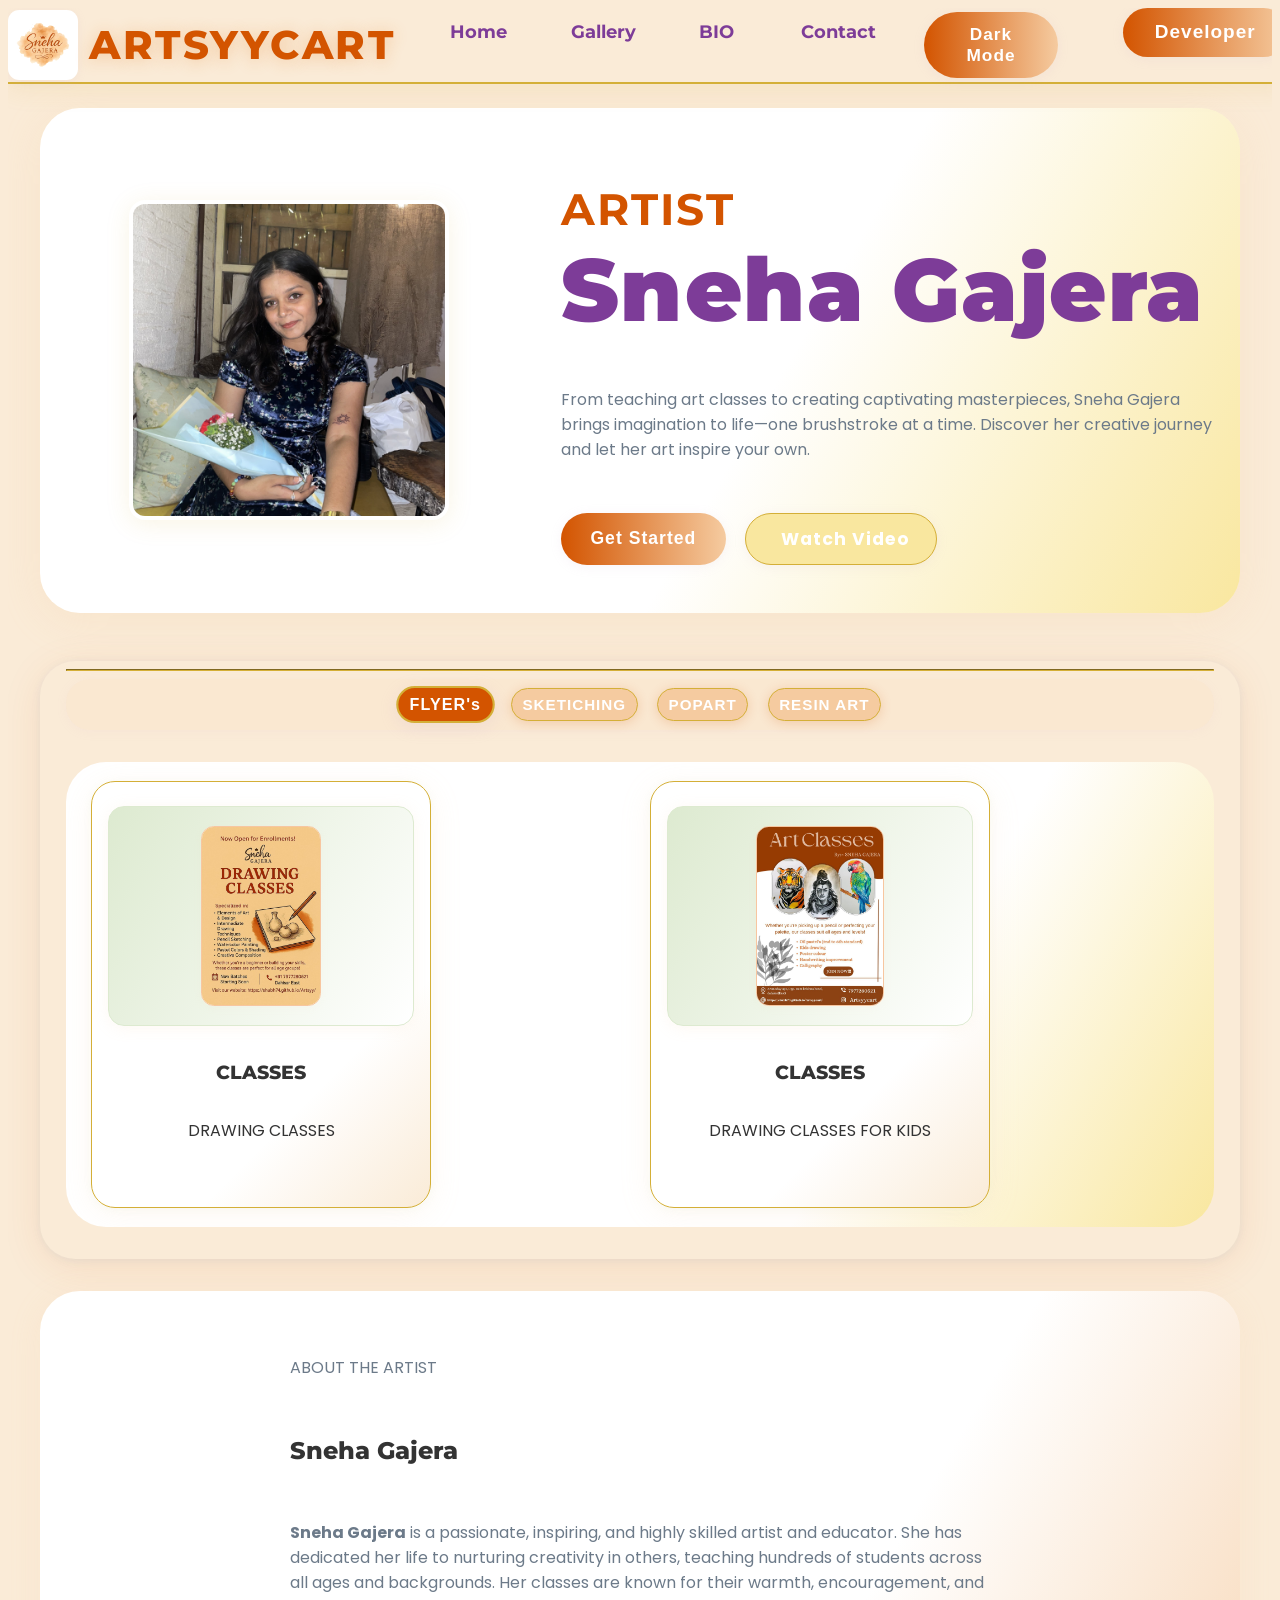
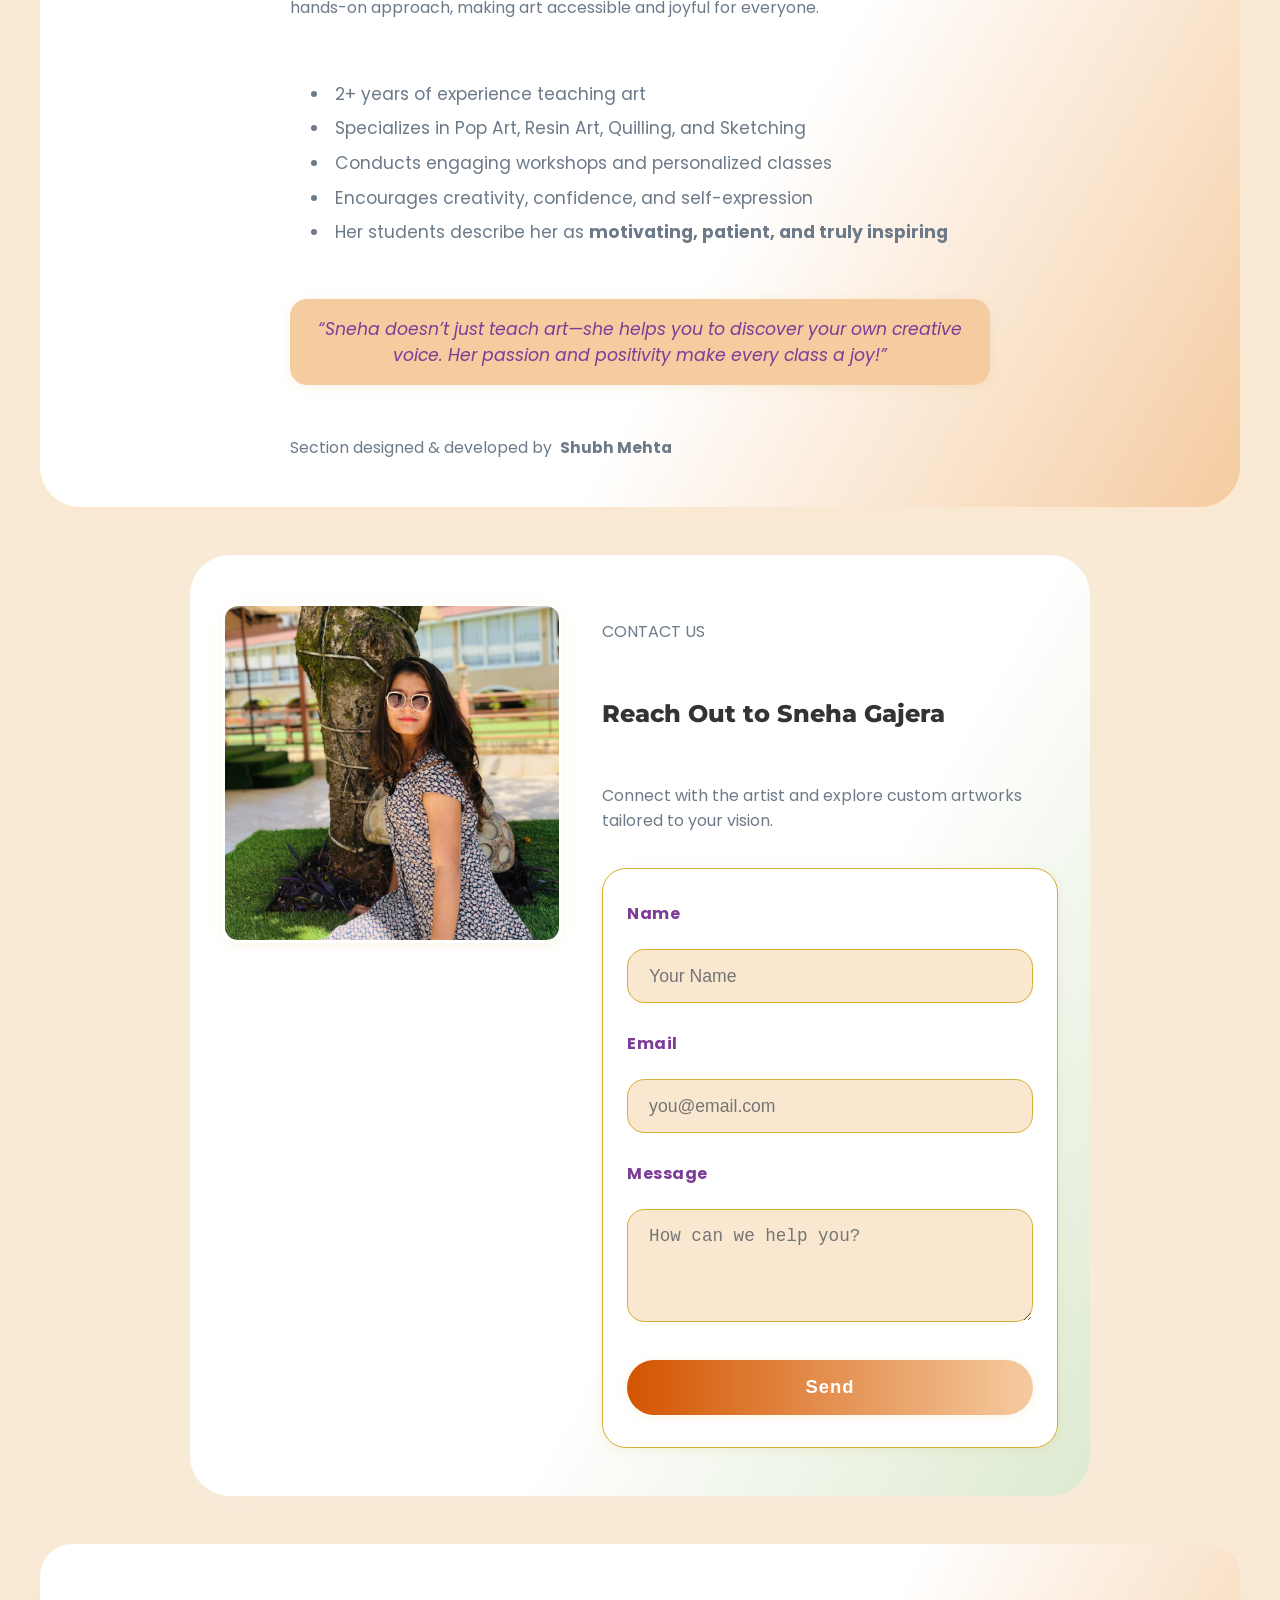
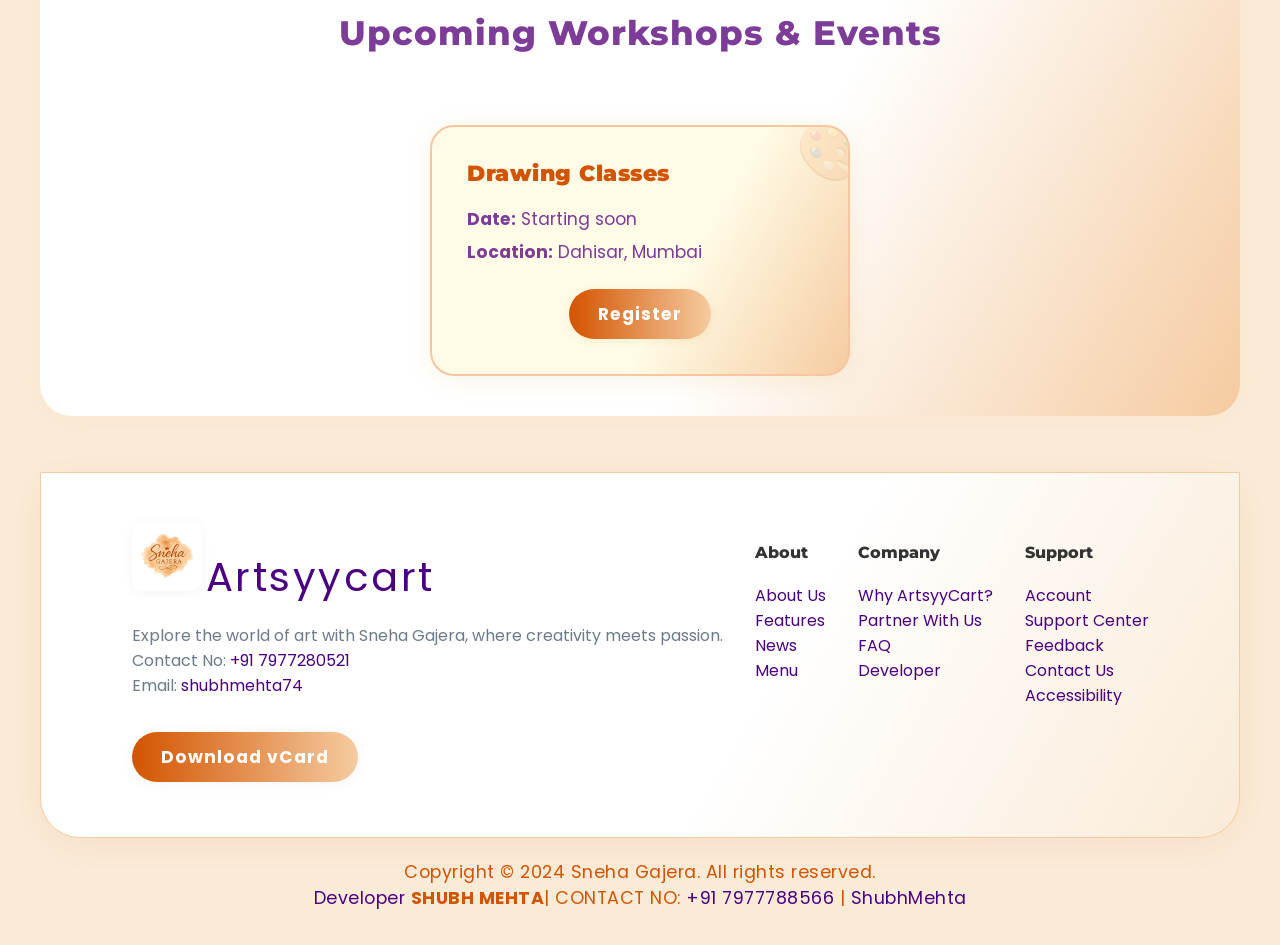
==== commit 208cd9cc: "Update index.html" ====
--- a/index.html
+++ b/index.html
@@ -135,8 +135,8 @@
           From teaching art classes to creating captivating masterpieces, Sneha Gajera brings imagination to life—one brushstroke at a time. Discover her creative journey and let her art inspire your own.
         </p>
         <div class="header__btns">
-          <button class="btn">Get Started</button>
-          <a href="https://www.instagram.com/reel/C_RATCfPfep/?igsh=MXY4cWtjcHMxdW9o" target="_blank">
+          <button class="btn" href="https://www.instagram.com/p/DBRAQYrzjri/?igsh=MW1zd3NxNzFkdG82bw==">Get Started</button>
+          <a href="https://www.instagram.com/reel/DHaRAo5JkJk/?igsh=ZDR2ZXhkNTk4czJr" target="_blank">
             <span><i class="ri-play-fill"></i></span>
             Watch Video
           </a>
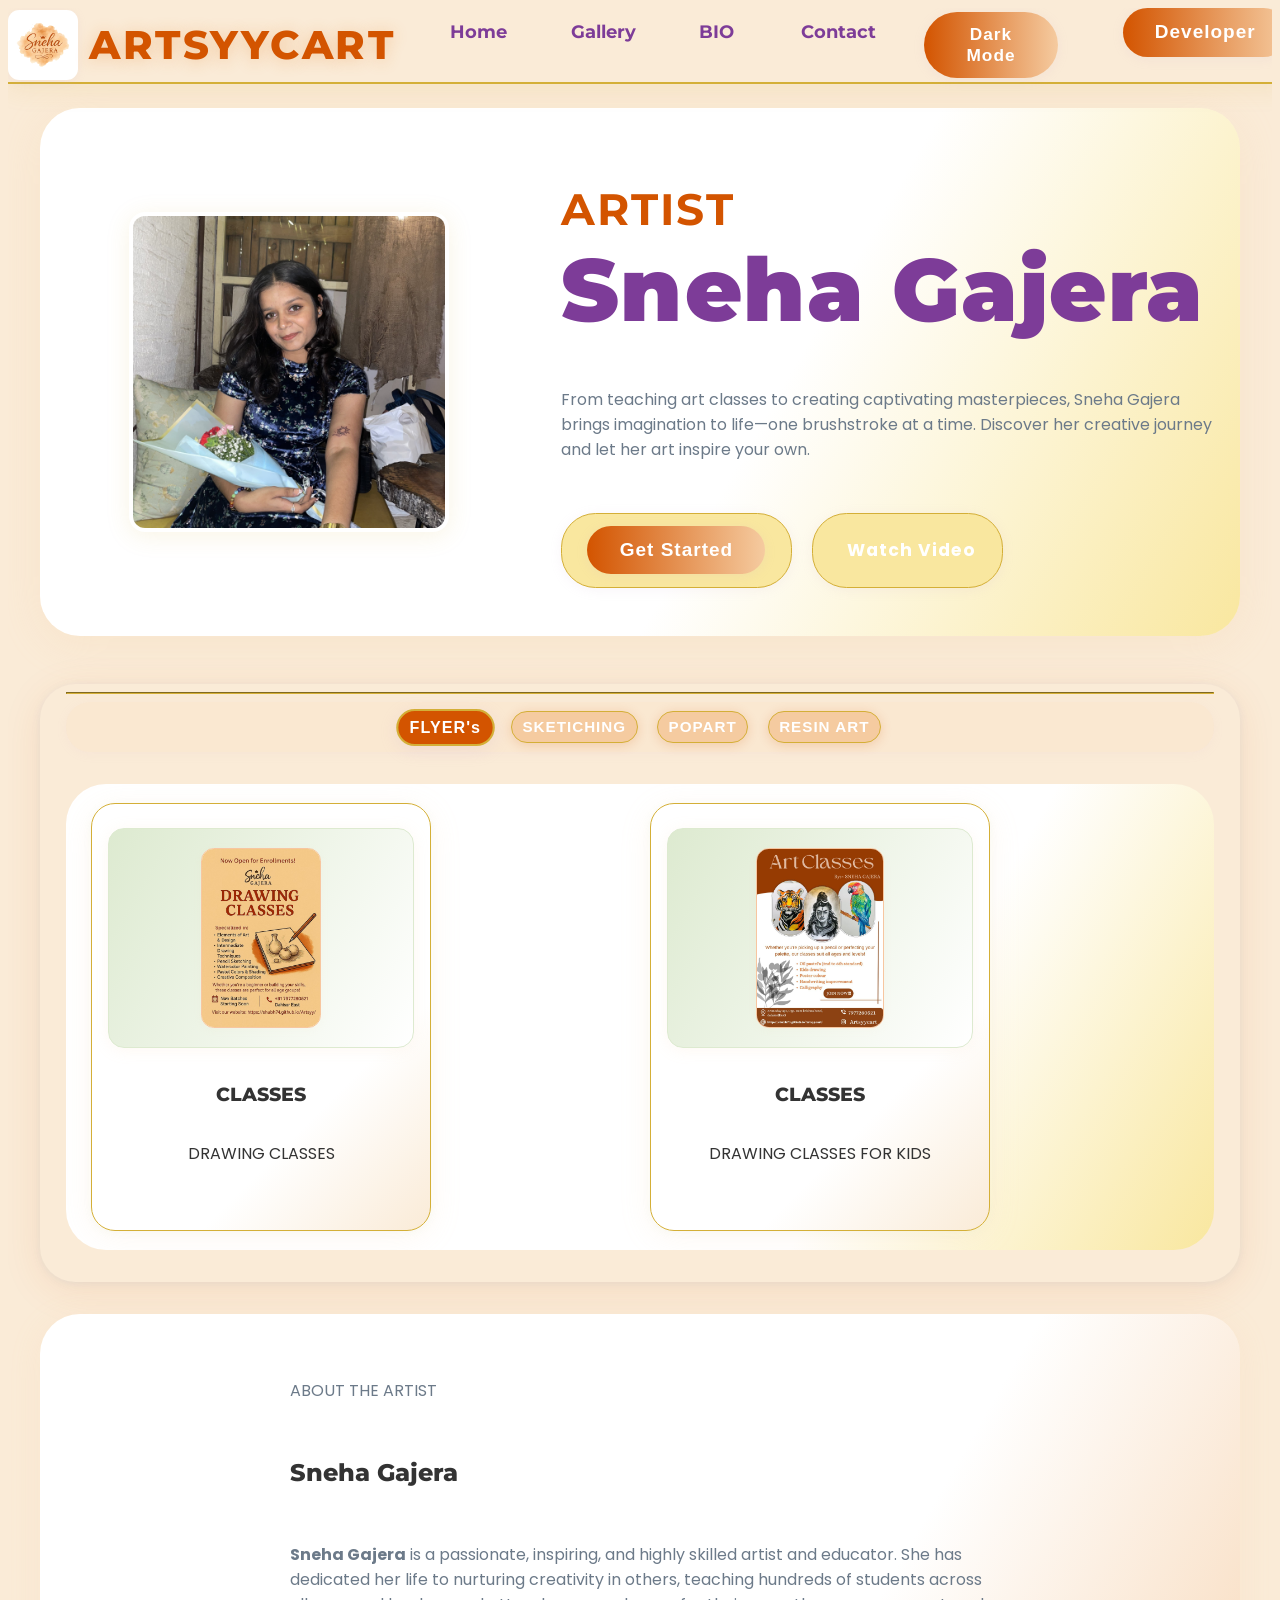
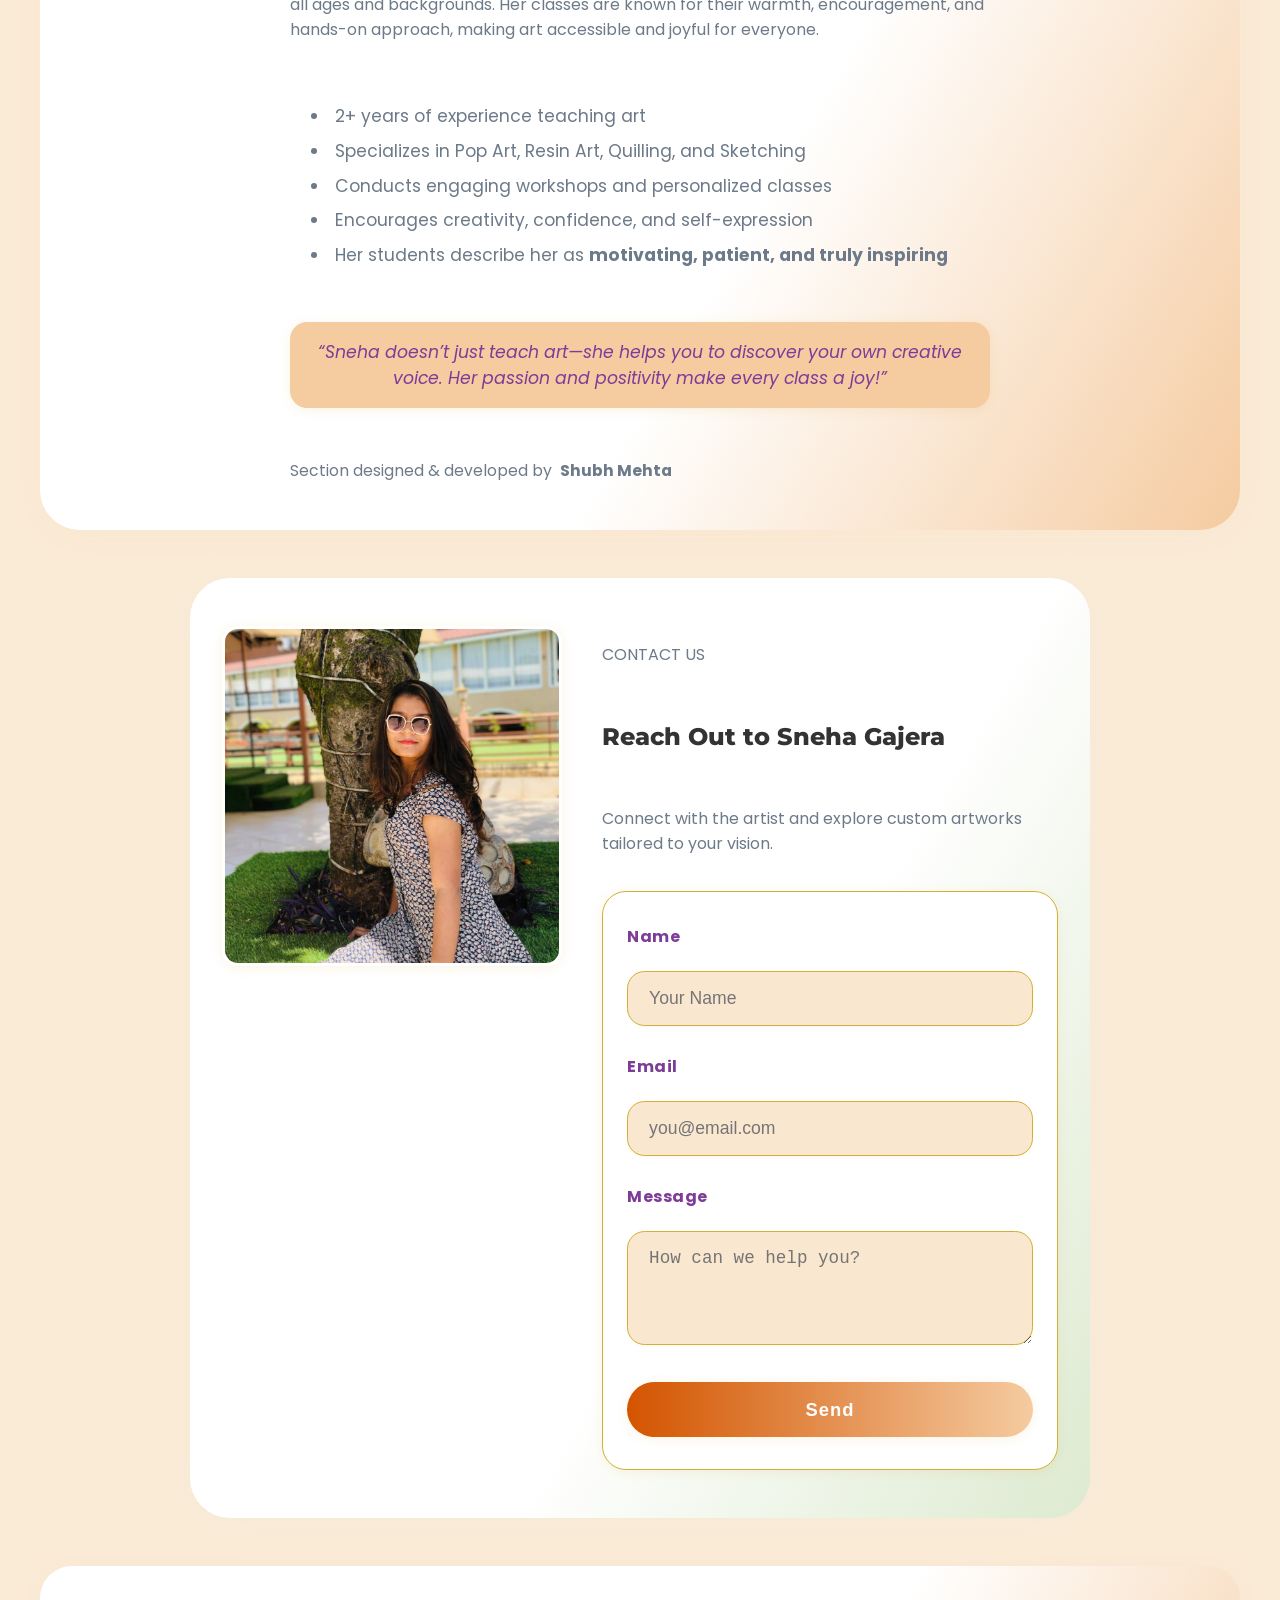
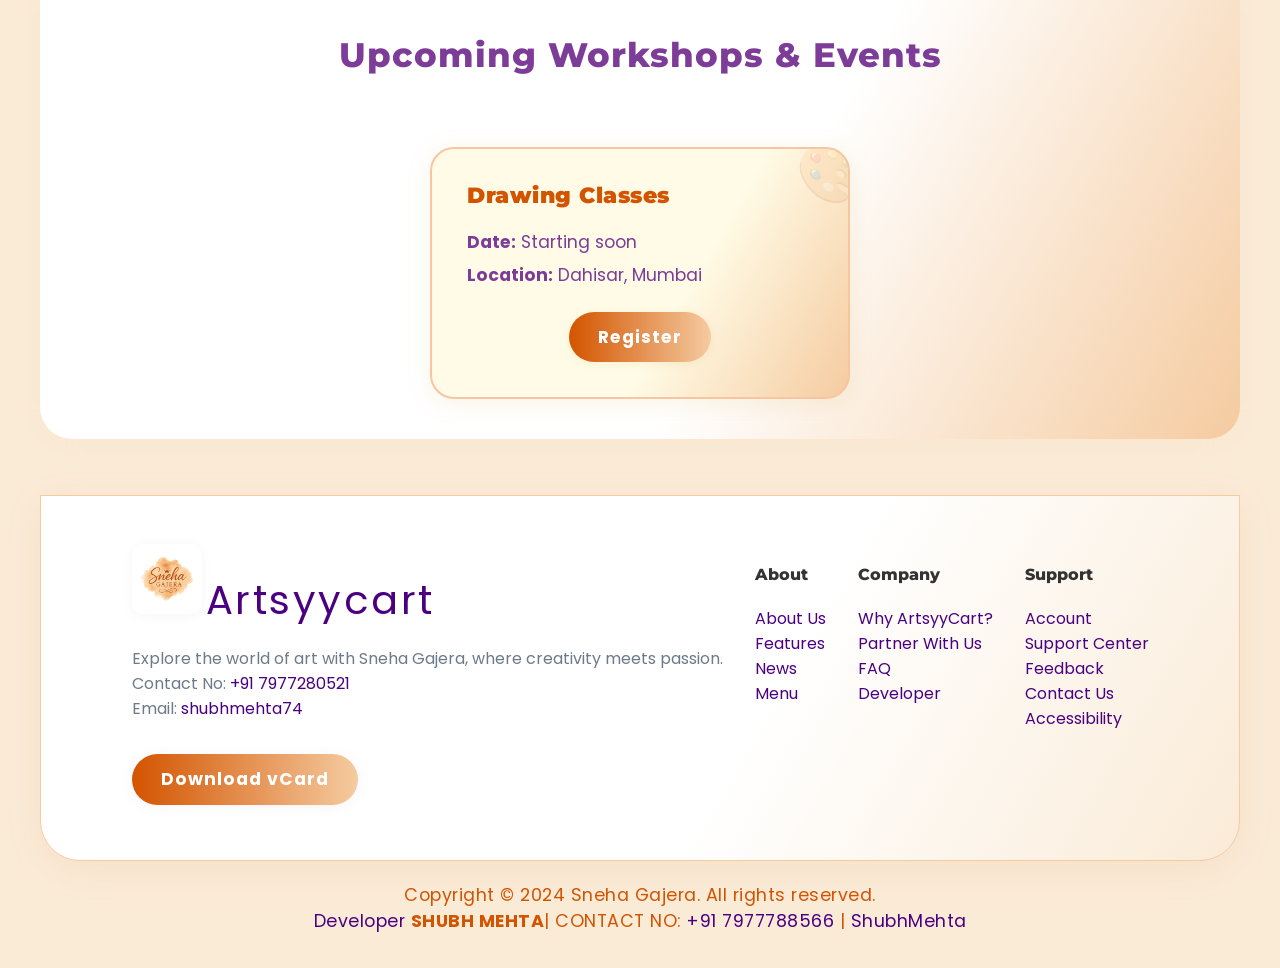
==== commit 1783c5c8: "Update index.html link updated" ====
--- a/index.html
+++ b/index.html
@@ -135,8 +135,8 @@
           From teaching art classes to creating captivating masterpieces, Sneha Gajera brings imagination to life—one brushstroke at a time. Discover her creative journey and let her art inspire your own.
         </p>
         <div class="header__btns">
-          <button class="btn" href="https://www.instagram.com/p/DBRAQYrzjri/?igsh=MW1zd3NxNzFkdG82bw==">Get Started</button>
-          <a href="https://www.instagram.com/reel/DHaRAo5JkJk/?igsh=ZDR2ZXhkNTk4czJr" target="_blank">
+          <a href="https://www.instagram.com/p/DEpQyXNTRnS/?img_index=1"><button class="btn">Get Started</button></a>
+          <a href="https://www.instagram.com/p/DIDqYsjqPQb/" target="_blank">
             <span><i class="ri-play-fill"></i></span>
             Watch Video
           </a>
